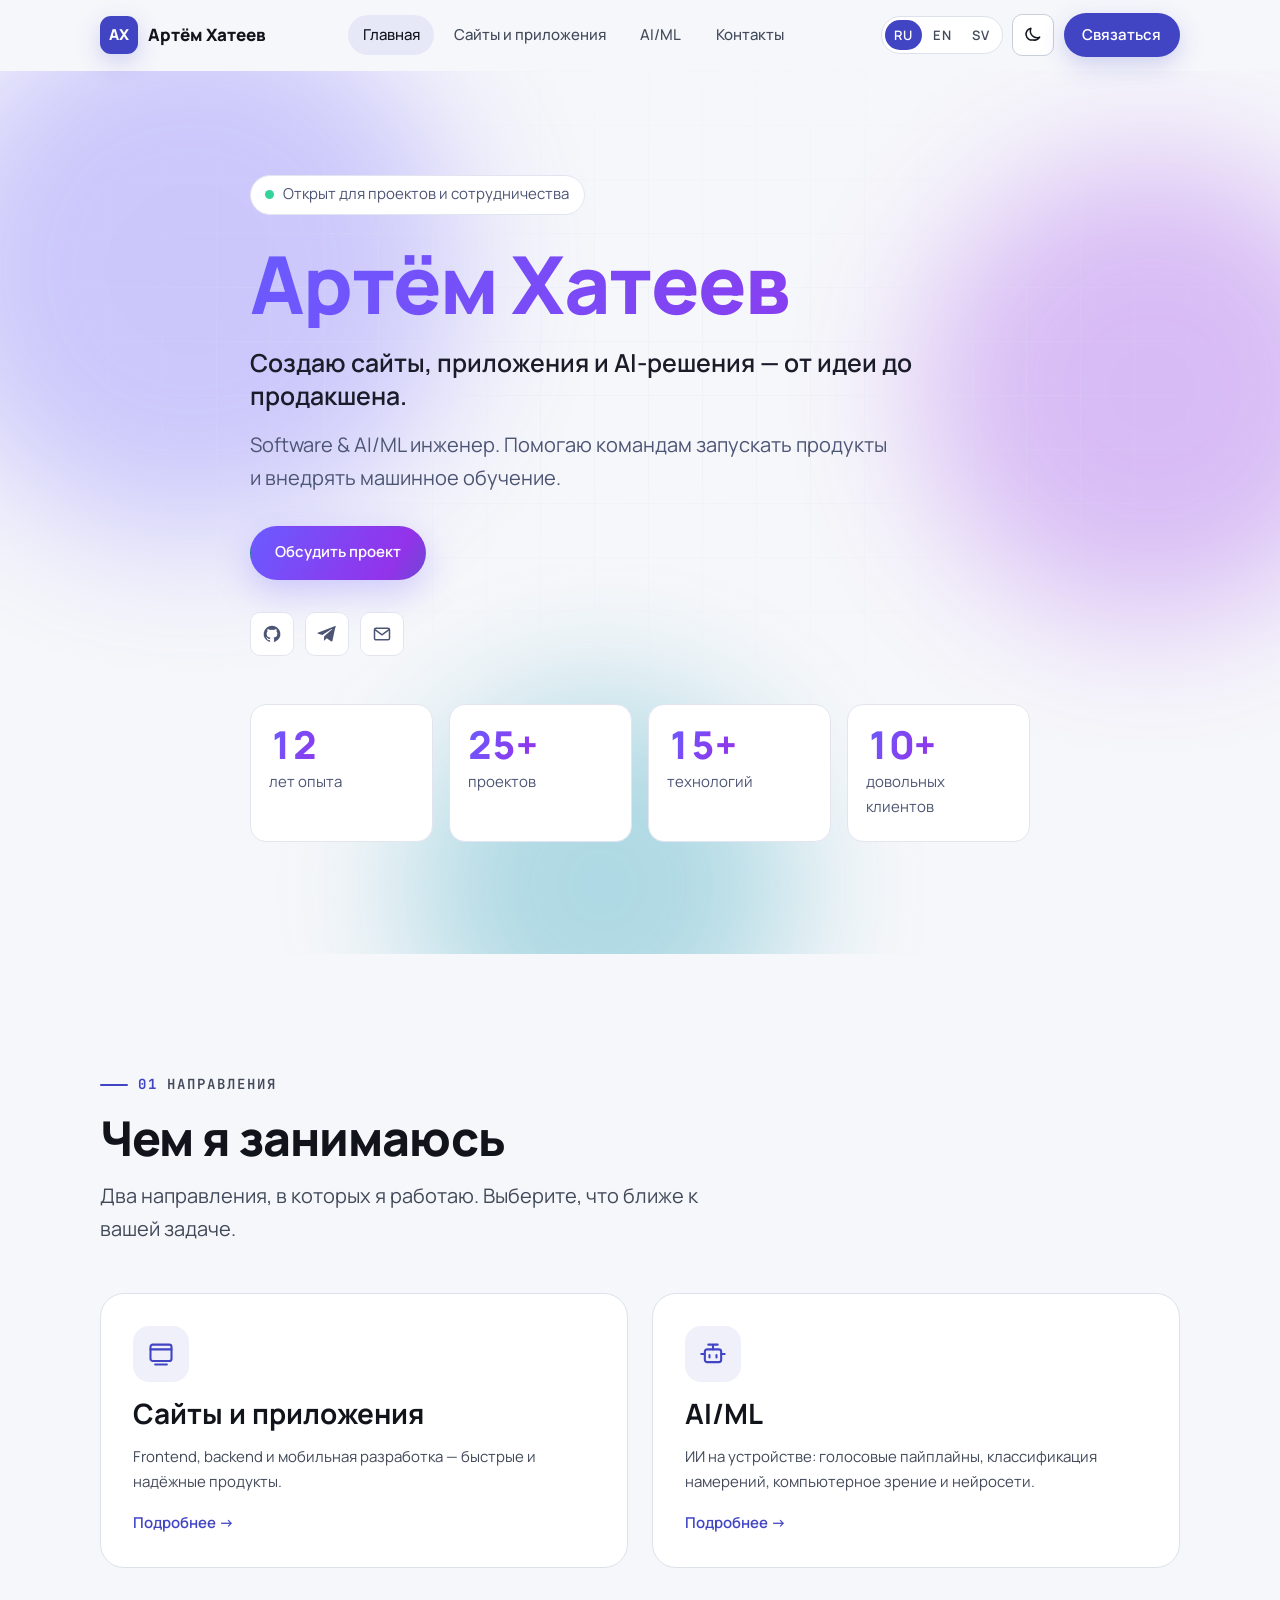
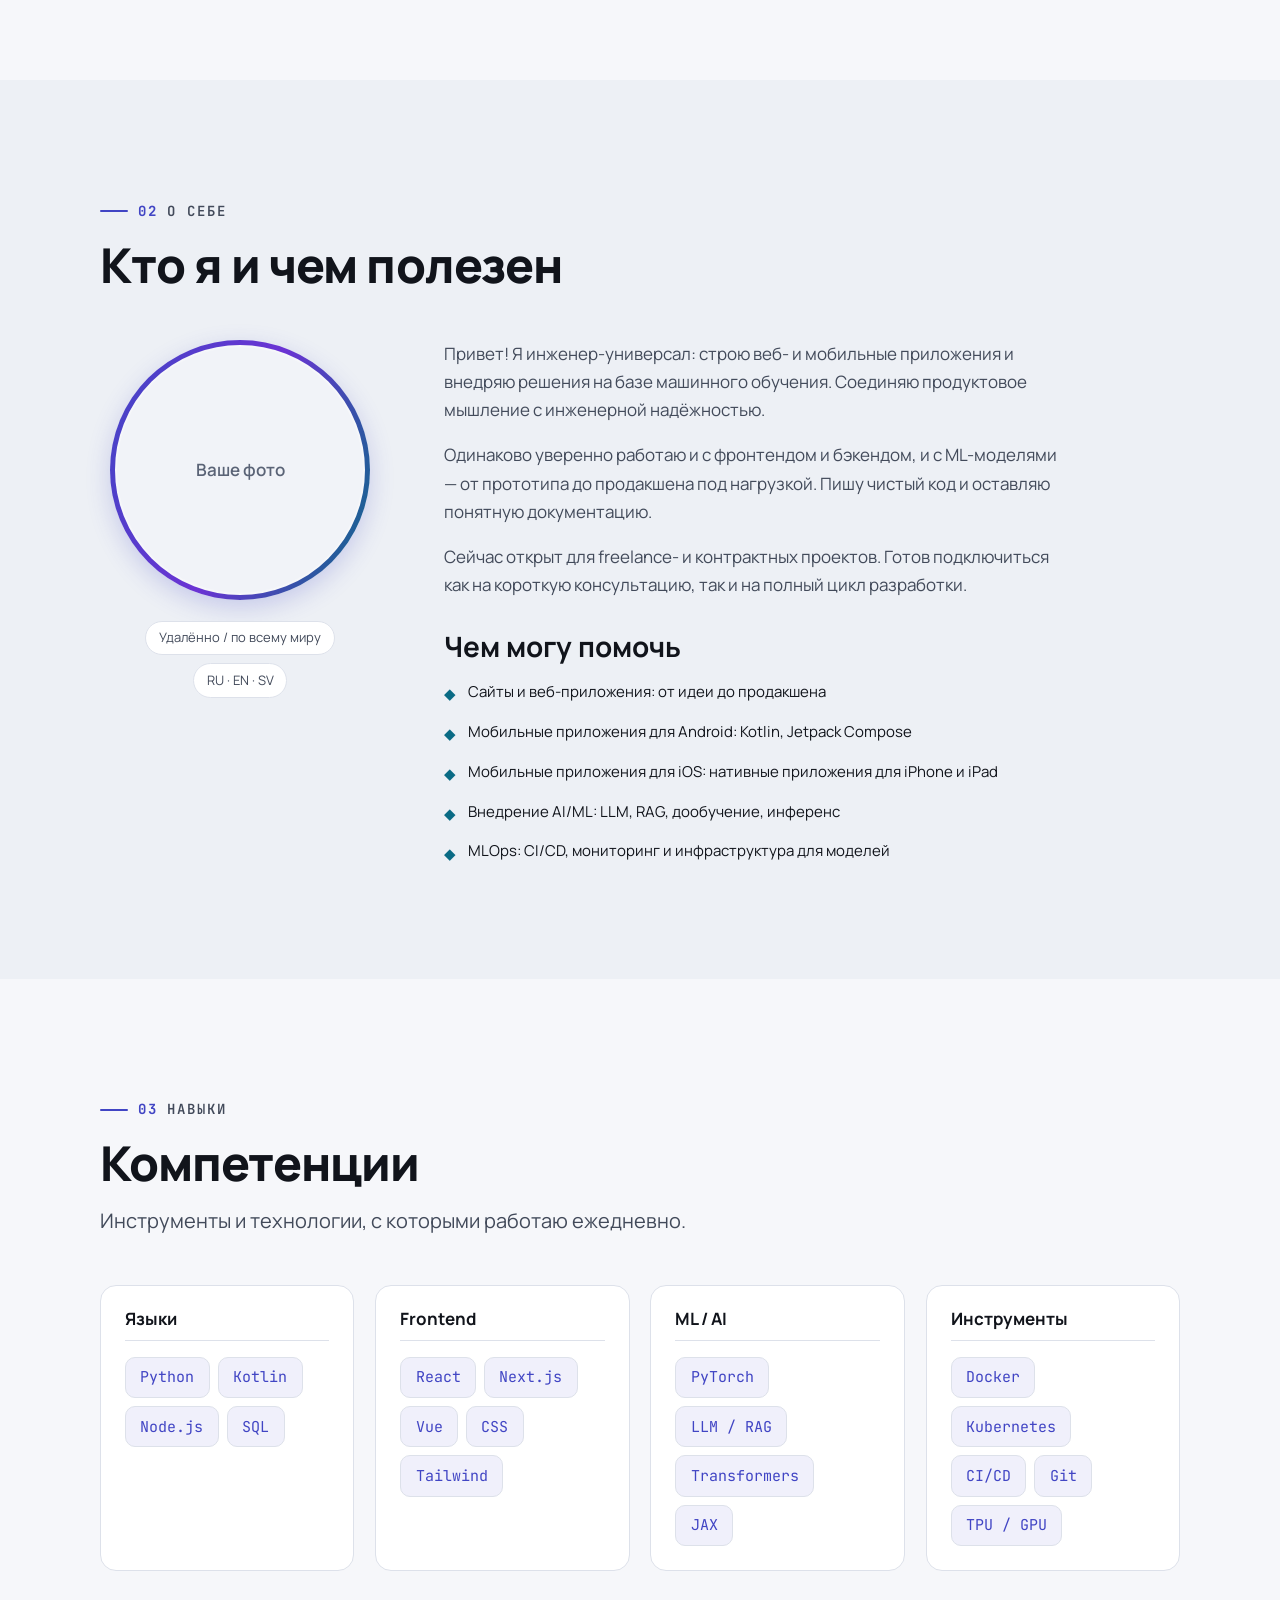
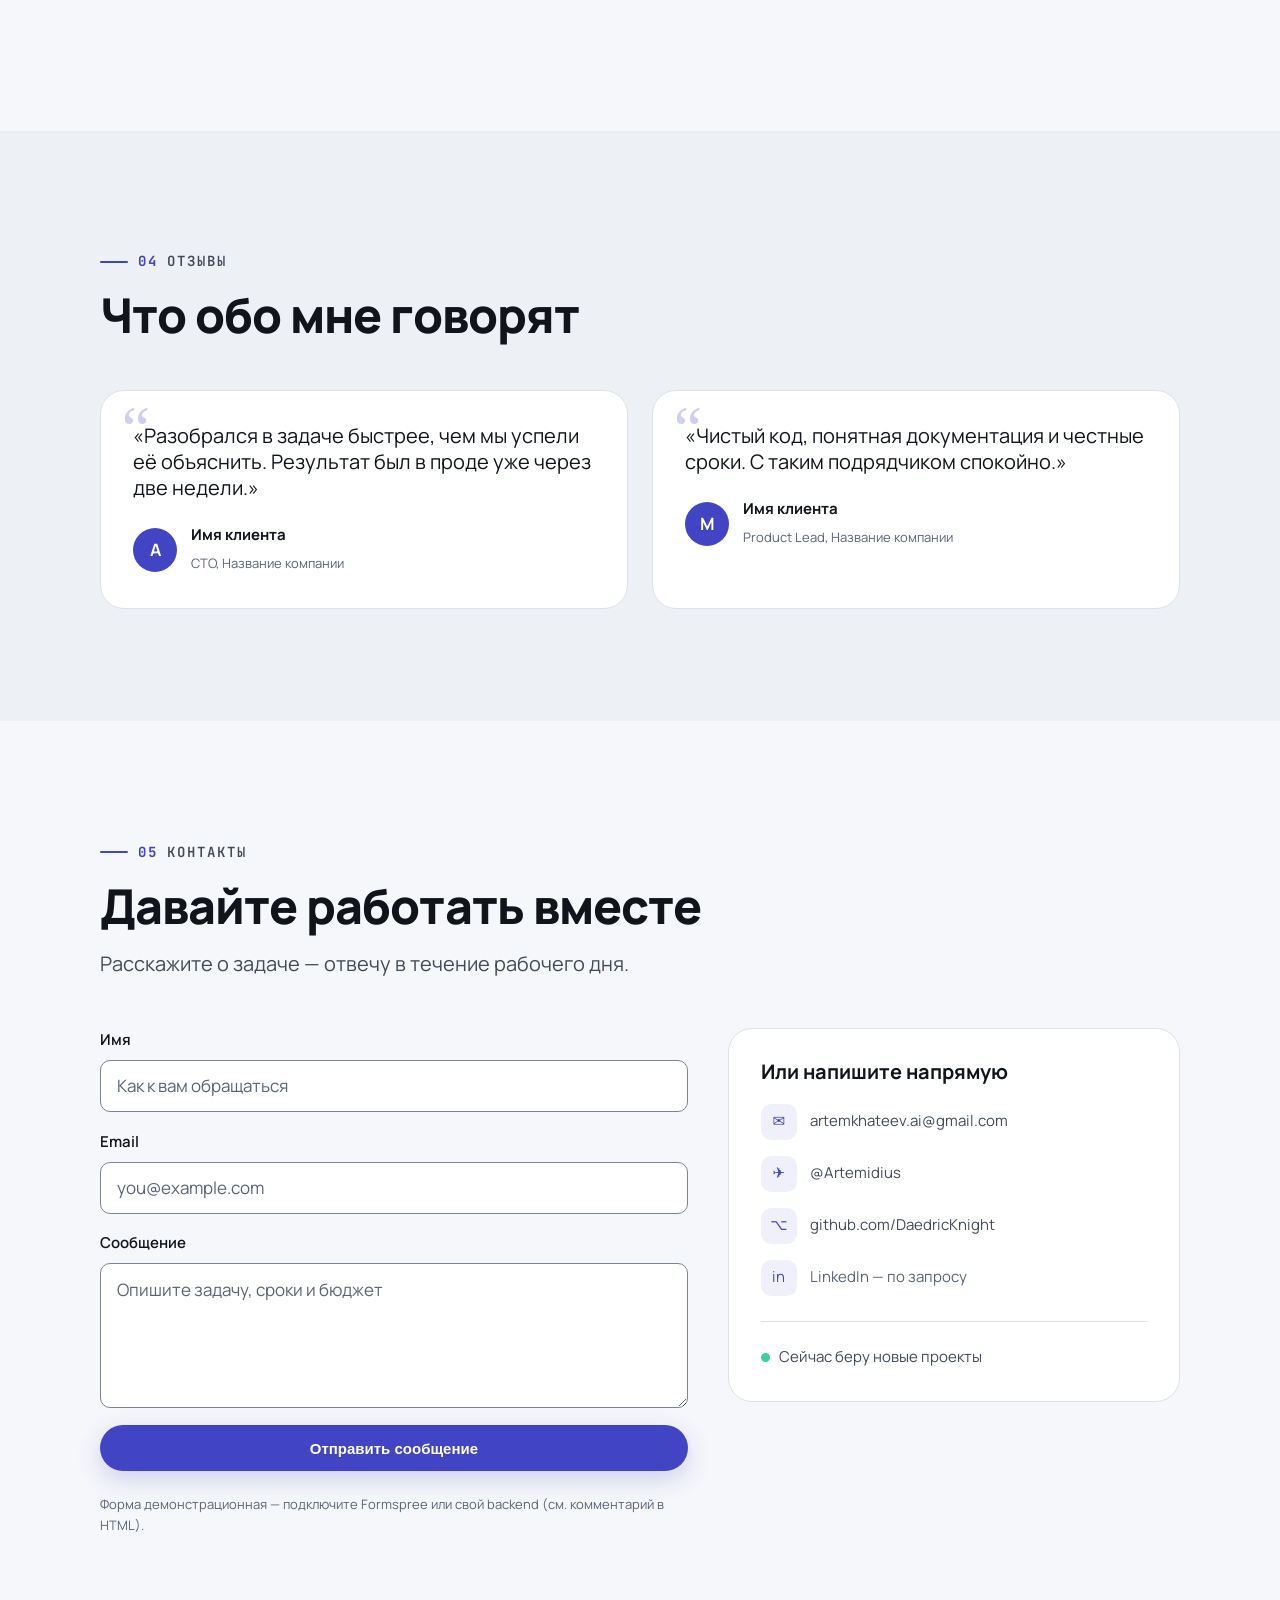
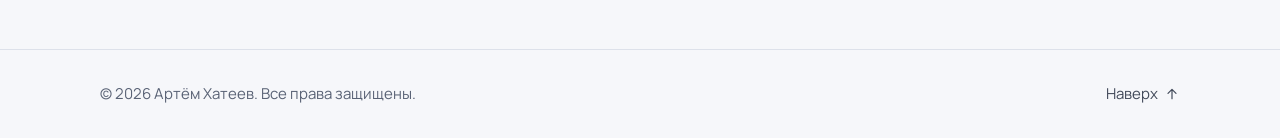
==== index.html @ 313f3f70 "Give the web and AI/ML page headers the vivid home-hero look The page headers on web.html and ai.htm" ====
<!DOCTYPE html>
<html lang="ru" data-theme="dark">
<head>
  <meta charset="UTF-8" />
  <meta name="viewport" content="width=device-width, initial-scale=1.0, viewport-fit=cover" />

  <title>Артём Хатеев — Software & AI/ML инженер</title>
  <meta name="description" content="Портфолио Артёма Хатеева: разработка сайтов и приложений, а также решения на базе AI/ML." />

  <link rel="icon" type="image/svg+xml" href="favicon.svg" />

  <link rel="preconnect" href="https://fonts.googleapis.com" />
  <link rel="preconnect" href="https://fonts.gstatic.com" crossorigin />
  <link rel="stylesheet" href="https://fonts.googleapis.com/css2?family=Manrope:wght@400;500;600;700;800&family=JetBrains+Mono:wght@400;500;600&display=swap" />

  <!-- ?v= — сброс кеша браузера после обновлений; увеличивайте номер при изменениях -->
  <link rel="stylesheet" href="assets/css/styles.css?v=16" />
  <!-- Помечаем, что JS работает: только тогда элементы .reveal прячутся до анимации -->
  <script>document.documentElement.classList.add("js");</script>
</head>
<!-- data-title-key / data-desc-key — ключи для <title> и meta на разных языках -->
<body data-page="home" data-title-key="title.home" data-desc-key="desc.home">
  <a class="skip-link" href="#main" data-i18n="skip">К основному содержимому</a>

  <!-- ======================= ШАПКА ======================= -->
  <!-- Ссылка «Наверх» ведёт на #top: по стандарту HTML без элемента с таким id это начало документа.
       (Раньше id="top" стоял на sticky-шапке — переход к «прилипшему» элементу не прокручивал страницу.) -->
  <header class="site-header">
    <div class="container nav-inner">
      <a class="brand" href="index.html" aria-label="Artem Khateev">
        <span class="brand-mark" aria-hidden="true" data-i18n="initials">АХ</span>
        <span class="brand-text" data-i18n="name">Артём&nbsp;Хатеев</span>
      </a>

      <nav class="nav" aria-label="Основная навигация">
        <ul class="nav-list" id="nav-list">
          <li><a href="index.html" aria-current="page" data-i18n="nav.home">Главная</a></li>
          <li><a href="web.html" data-i18n="nav.web">Сайты и приложения</a></li>
          <li><a href="ai.html" data-i18n="nav.ai">AI/ML</a></li>
          <li><a href="#contact" data-i18n="nav.contact">Контакты</a></li>
        </ul>
      </nav>

      <div class="nav-actions">
        <!-- Переключатель языка -->
        <div class="lang-switch" role="group" data-i18n-aria="aria.lang" aria-label="Выбрать язык">
          <button type="button" data-lang="ru" aria-pressed="true">RU</button>
          <button type="button" data-lang="en" aria-pressed="false">EN</button>
          <button type="button" data-lang="sv" aria-pressed="false">SV</button>
        </div>

        <!-- Переключатель темы -->
        <button class="icon-btn theme-toggle" id="theme-toggle" type="button"
                data-i18n-aria="aria.theme" data-i18n-attr-title="aria.theme"
                aria-label="Переключить тему" title="Переключить тему">
          <svg class="icon-sun" width="20" height="20" viewBox="0 0 24 24" fill="none" aria-hidden="true">
            <circle cx="12" cy="12" r="4.5" stroke="currentColor" stroke-width="1.8"/>
            <path d="M12 2v2.5M12 19.5V22M4.2 4.2l1.8 1.8M18 18l1.8 1.8M2 12h2.5M19.5 12H22M4.2 19.8L6 18M18 6l1.8-1.8"
                  stroke="currentColor" stroke-width="1.8" stroke-linecap="round"/>
          </svg>
          <svg class="icon-moon" width="20" height="20" viewBox="0 0 24 24" fill="none" aria-hidden="true">
            <path d="M20 14.5A8 8 0 019.5 4 7 7 0 0012 18a7.9 7.9 0 008-3.5z"
                  stroke="currentColor" stroke-width="1.8" stroke-linejoin="round"/>
          </svg>
        </button>

        <a class="btn btn-primary btn-sm cta-header" href="#contact" data-i18n="nav.cta">Связаться</a>

        <button class="icon-btn menu-toggle" id="menu-toggle" type="button"
                data-i18n-aria="aria.menu" aria-label="Меню" aria-expanded="false" aria-controls="nav-list">
          <span class="menu-bar"></span>
          <span class="menu-bar"></span>
          <span class="menu-bar"></span>
        </button>
      </div>
    </div>
  </header>

  <main id="main">

    <!-- ======================= HERO ======================= -->
    <section class="hero" id="hero">
      <div class="hero-bg" aria-hidden="true">
        <div class="blob blob-1"></div>
        <div class="blob blob-2"></div>
        <div class="blob blob-3"></div>
        <div class="grid-overlay"></div>
      </div>

      <div class="container hero-inner">
        <p class="hero-eyebrow reveal">
          <span class="status-dot" aria-hidden="true"></span>
          <span data-i18n="hero.badge">Открыт для проектов и сотрудничества</span>
        </p>

        <!-- Анимация появления — на обёртке, а не на h1 (см. комментарий в styles.css) -->
        <div class="reveal">
          <h1 class="hero-title" data-i18n="name">Артём Хатеев</h1>
        </div>

        <p class="hero-lead reveal" data-i18n="hero.lead">
          Создаю сайты, приложения и AI-решения — от идеи до продакшена.
        </p>
        <p class="hero-sub reveal" data-i18n="hero.sub">
          Software &amp; AI/ML инженер. Помогаю командам запускать продукты и внедрять машинное обучение.
        </p>

        <div class="hero-cta reveal">
          <a class="btn btn-primary" href="#contact" data-i18n="cta.discuss">Обсудить проект</a>
        </div>

        <!-- Профили: GitHub, Telegram, email -->
        <ul class="hero-social reveal" aria-label="Социальные сети">
          <li><a href="https://github.com/DaedricKnight" target="_blank" rel="noopener" aria-label="GitHub" title="GitHub">
            <svg width="20" height="20" viewBox="0 0 24 24" fill="currentColor" aria-hidden="true"><path d="M12 2a10 10 0 00-3.16 19.49c.5.09.68-.22.68-.48l-.01-1.7c-2.78.6-3.37-1.34-3.37-1.34-.46-1.16-1.11-1.47-1.11-1.47-.9-.62.07-.6.07-.6 1 .07 1.53 1.03 1.53 1.03.89 1.52 2.34 1.08 2.91.83.09-.65.35-1.08.63-1.33-2.22-.25-4.55-1.11-4.55-4.94 0-1.09.39-1.98 1.03-2.68-.1-.25-.45-1.27.1-2.65 0 0 .84-.27 2.75 1.02a9.5 9.5 0 015 0c1.91-1.29 2.75-1.02 2.75-1.02.55 1.38.2 2.4.1 2.65.64.7 1.03 1.59 1.03 2.68 0 3.84-2.34 4.68-4.57 4.93.36.31.68.92.68 1.86l-.01 2.75c0 .27.18.58.69.48A10 10 0 0012 2z"/></svg>
          </a></li>
          <li><a href="https://t.me/Artemidius" target="_blank" rel="noopener" aria-label="Telegram" title="Telegram">
            <svg width="20" height="20" viewBox="0 0 24 24" fill="currentColor" aria-hidden="true"><path d="M21.9 4.3l-3.3 15.6c-.25 1.1-.9 1.37-1.83.85l-5.05-3.72-2.44 2.35c-.27.27-.5.5-1.02.5l.36-5.14L18.2 6.3c.4-.36-.09-.56-.62-.2L6.4 13.24l-4.98-1.56c-1.08-.34-1.1-1.08.23-1.6l19.44-7.5c.9-.33 1.69.2 1.4 1.72z"/></svg>
          </a></li>
          <li><a href="mailto:artemkhateev.ai@gmail.com" aria-label="Email" title="Email">
            <svg width="20" height="20" viewBox="0 0 24 24" fill="none" aria-hidden="true"><rect x="3" y="5" width="18" height="14" rx="2" stroke="currentColor" stroke-width="1.8"/><path d="M4 7l8 6 8-6" stroke="currentColor" stroke-width="1.8" stroke-linecap="round"/></svg>
          </a></li>
        </ul>

        <!-- ЗАМЕНИТЕ: ваши цифры -->
        <dl class="hero-stats reveal" aria-label="Ключевые показатели">
          <div class="stat">
            <dt class="stat-num" data-count="12" data-suffix="">12</dt>
            <dd class="stat-label" data-i18n="stat.years">лет опыта</dd>
          </div>
          <div class="stat">
            <dt class="stat-num" data-count="25" data-suffix="+">25+</dt>
            <dd class="stat-label" data-i18n="stat.projects">проектов</dd>
          </div>
          <div class="stat">
            <dt class="stat-num" data-count="15" data-suffix="+">15+</dt>
            <dd class="stat-label" data-i18n="stat.tech">технологий</dd>
          </div>
          <div class="stat">
            <dt class="stat-num" data-count="10" data-suffix="+">10+</dt>
            <dd class="stat-label" data-i18n="stat.clients">довольных клиентов</dd>
          </div>
        </dl>
      </div>
    </section>

    <!-- =================== НАПРАВЛЕНИЯ =================== -->
    <section class="section" id="directions">
      <div class="container">
        <header class="section-head reveal">
          <span class="section-kicker"><span class="kicker-num">01</span><span data-i18n="home.k.choose">Направления</span></span>
          <h2 class="section-title" data-i18n="home.choose.title">Чем я занимаюсь</h2>
          <p class="section-desc" data-i18n="home.choose.desc">Два направления, в которых я работаю. Выберите, что ближе к вашей задаче.</p>
        </header>

        <div class="spec-grid">
          <a class="spec-card reveal" href="web.html">
            <span class="spec-ico" aria-hidden="true">
              <svg width="28" height="28" viewBox="0 0 24 24" fill="none"><rect x="3" y="4" width="18" height="14" rx="2" stroke="currentColor" stroke-width="1.8"/><path d="M3 8h18M7 21h10" stroke="currentColor" stroke-width="1.8" stroke-linecap="round"/></svg>
            </span>
            <h3 class="spec-card-title" data-i18n="card.web.title">Сайты и приложения</h3>
            <p class="spec-card-desc" data-i18n="card.web.desc">Frontend, backend и мобильная разработка — быстрые и надёжные продукты.</p>
            <span class="spec-more" data-i18n="card.more">Подробнее →</span>
          </a>

          <a class="spec-card reveal" href="ai.html">
            <span class="spec-ico" aria-hidden="true">
              <svg width="28" height="28" viewBox="0 0 24 24" fill="none"><rect x="5" y="8" width="14" height="11" rx="2" stroke="currentColor" stroke-width="1.8"/><path d="M12 8V4M8 4h8M9 13v2M15 13v2M2 12h3M19 12h3" stroke="currentColor" stroke-width="1.8" stroke-linecap="round"/></svg>
            </span>
            <h3 class="spec-card-title" data-i18n="card.ai.title">AI/ML</h3>
            <p class="spec-card-desc" data-i18n="card.ai.desc">ИИ на устройстве: голосовые пайплайны, классификация намерений, компьютерное зрение и нейросети.</p>
            <span class="spec-more" data-i18n="card.more">Подробнее →</span>
          </a>
        </div>
      </div>
    </section>

    <!-- ======================= ОБО МНЕ ======================= -->
    <section class="section section-alt" id="about">
      <div class="container">
        <header class="section-head reveal">
          <span class="section-kicker"><span class="kicker-num">02</span><span data-i18n="home.k.about">О себе</span></span>
          <h2 class="section-title" data-i18n="about.title">Кто я и чем полезен</h2>
        </header>

        <div class="about-grid">
          <div class="about-photo reveal">
            <!-- ЗАМЕНИТЕ: ваше фото. Замените блок photo-placeholder на
                 <img src="assets/img/photo.jpg" alt="Artem Khateev"> -->
            <div class="photo-ring">
              <div class="photo-placeholder" role="img" aria-label="Фото профиля — замените на своё">
                <span data-i18n="about.photo">Ваше фото</span>
              </div>
            </div>
            <ul class="about-badges" aria-label="Статус">
              <li data-i18n="about.badge1">Удалённо / по всему миру</li>
              <li data-i18n="about.badge2">RU · EN · SV</li>
            </ul>
          </div>

          <div class="about-text reveal">
            <p data-i18n="about.p1">Привет! Я инженер-универсал: строю веб- и мобильные приложения и внедряю решения на базе машинного обучения. Соединяю продуктовое мышление с инженерной надёжностью.</p>
            <p data-i18n="about.p2">Одинаково уверенно работаю и с фронтендом и бэкендом, и с ML-моделями — от прототипа до продакшена под нагрузкой. Пишу чистый код и оставляю понятную документацию.</p>
            <p data-i18n="about.p3">Сейчас открыт для freelance- и контрактных проектов. Готов подключиться как на короткую консультацию, так и на полный цикл разработки.</p>

            <h3 class="about-offer-title" data-i18n="about.offer.title">Чем могу помочь</h3>
            <ul class="offer-list">
              <li><span class="offer-ico" aria-hidden="true">◆</span><span data-i18n="offer.1">Сайты и веб-приложения: от идеи до продакшена</span></li>
              <li><span class="offer-ico" aria-hidden="true">◆</span><span data-i18n="offer.android">Мобильные приложения для Android: Kotlin, Jetpack Compose</span></li>
              <li><span class="offer-ico" aria-hidden="true">◆</span><span data-i18n="offer.ios">Мобильные приложения для iOS: нативные приложения для iPhone и iPad</span></li>
              <li><span class="offer-ico" aria-hidden="true">◆</span><span data-i18n="offer.2">Внедрение AI/ML: LLM, RAG, дообучение, инференс</span></li>
              <li><span class="offer-ico" aria-hidden="true">◆</span><span data-i18n="offer.4">MLOps: CI/CD, мониторинг и инфраструктура для моделей</span></li>
            </ul>
          </div>
        </div>
      </div>
    </section>

    <!-- ======================= НАВЫКИ (кратко) ======================= -->
    <section class="section" id="skills">
      <div class="container">
        <header class="section-head reveal">
          <span class="section-kicker"><span class="kicker-num">03</span><span data-i18n="home.k.skills">Навыки</span></span>
          <h2 class="section-title" data-i18n="skills.title">Компетенции</h2>
          <p class="section-desc" data-i18n="skills.desc">Инструменты и технологии, с которыми работаю ежедневно.</p>
        </header>

        <!-- ЗАМЕНИТЕ: группы и чипы. Названия технологий не переводятся. -->
        <div class="skills-grid">
          <div class="skill-group reveal">
            <h3 class="skill-group-title" data-i18n="cat.languages">Языки</h3>
            <ul class="tag-chips tag-chips-lg"><li>Python</li><li>Kotlin</li><li>Node.js</li><li>SQL</li></ul>
          </div>
          <div class="skill-group reveal">
            <h3 class="skill-group-title" data-i18n="cat.frontend">Frontend</h3>
            <ul class="tag-chips tag-chips-lg"><li>React</li><li>Next.js</li><li>Vue</li><li>CSS</li><li>Tailwind</li></ul>
          </div>
          <div class="skill-group reveal">
            <h3 class="skill-group-title" data-i18n="cat.ml">ML / AI</h3>
            <ul class="tag-chips tag-chips-lg"><li>PyTorch</li><li>LLM / RAG</li><li>Transformers</li><li>JAX</li></ul>
          </div>
          <div class="skill-group reveal">
            <h3 class="skill-group-title" data-i18n="cat.tools">Инструменты</h3>
            <ul class="tag-chips tag-chips-lg"><li>Docker</li><li>Kubernetes</li><li>CI/CD</li><li>Git</li><li>TPU / GPU</li></ul>
          </div>
        </div>
      </div>
    </section>

    <!-- ======================= ОТЗЫВЫ ======================= -->
    <section class="section section-alt" id="testimonials">
      <div class="container">
        <header class="section-head reveal">
          <span class="section-kicker"><span class="kicker-num">04</span><span data-i18n="home.k.testi">Отзывы</span></span>
          <h2 class="section-title" data-i18n="testi.title">Что обо мне говорят</h2>
        </header>

        <div class="testimonials-grid">
          <!-- ЗАМЕНИТЕ: реальные отзывы (тексты — в assets/js/i18n.js) -->
          <figure class="testimonial-card reveal">
            <blockquote data-i18n="testi1.quote">«Разобрался в задаче быстрее, чем мы успели её объяснить. Результат был в проде уже через две недели.»</blockquote>
            <figcaption>
              <span class="t-avatar" aria-hidden="true">A</span>
              <span>
                <strong data-i18n="testi1.name">Имя клиента</strong>
                <small data-i18n="testi1.role">CTO, Название компании</small>
              </span>
            </figcaption>
          </figure>

          <figure class="testimonial-card reveal">
            <blockquote data-i18n="testi2.quote">«Чистый код, понятная документация и честные сроки. С таким подрядчиком спокойно.»</blockquote>
            <figcaption>
              <span class="t-avatar" aria-hidden="true">M</span>
              <span>
                <strong data-i18n="testi2.name">Имя клиента</strong>
                <small data-i18n="testi2.role">Product Lead, Название компании</small>
              </span>
            </figcaption>
          </figure>
        </div>
      </div>
    </section>

    <!-- ======================= КОНТАКТЫ ======================= -->
    <section class="section" id="contact">
      <div class="container">
        <header class="section-head reveal">
          <span class="section-kicker"><span class="kicker-num">05</span><span data-i18n="home.k.contact">Контакты</span></span>
          <h2 class="section-title" data-i18n="contact.title">Давайте работать вместе</h2>
          <p class="section-desc" data-i18n="contact.desc">Расскажите о задаче — отвечу в течение рабочего дня.</p>
        </header>

        <div class="contact-grid">
          <!-- Форма. Статический сайт не отправляет письма сам.
               Подключите Formspree (https://formspree.io):
               замените action="#" на "https://formspree.io/f/ВАШ_ID" и удалите
               JS-обработчик демо-отправки в assets/js/script.js. -->
          <form class="contact-form reveal" id="contact-form" action="#" method="POST" novalidate>
            <div class="field">
              <label for="name" data-i18n="form.name.label">Имя</label>
              <input type="text" id="name" name="name" autocomplete="name"
                     data-i18n-ph="form.name.ph" placeholder="Как к вам обращаться" required />
            </div>
            <div class="field">
              <label for="email" data-i18n="form.email.label">Email</label>
              <input type="email" id="email" name="email" autocomplete="email"
                     data-i18n-ph="form.email.ph" placeholder="you@example.com" required />
            </div>
            <div class="field">
              <label for="message" data-i18n="form.message.label">Сообщение</label>
              <textarea id="message" name="message" rows="5"
                        data-i18n-ph="form.message.ph" placeholder="Опишите задачу, сроки и бюджет" required></textarea>
            </div>
            <button type="submit" class="btn btn-primary btn-block" data-i18n="form.submit">Отправить сообщение</button>
            <p class="form-note" id="form-status" role="status" aria-live="polite" data-i18n="form.note">
              Форма демонстрационная — подключите Formspree или свой backend (см. комментарий в HTML).
            </p>
          </form>

          <aside class="contact-direct reveal" aria-label="Прямые контакты">
            <h3 data-i18n="contact.direct.title">Или напишите напрямую</h3>
            <ul class="contact-links">
              <li><span class="c-ico" aria-hidden="true">✉</span><a href="mailto:artemkhateev.ai@gmail.com">artemkhateev.ai@gmail.com</a></li>
              <li><span class="c-ico" aria-hidden="true">✈</span><a href="https://t.me/Artemidius" target="_blank" rel="noopener">@Artemidius</a></li>
              <li><span class="c-ico" aria-hidden="true">⌥</span><a href="https://github.com/DaedricKnight" target="_blank" rel="noopener">github.com/DaedricKnight</a></li>
              <li class="contact-note"><span class="c-ico" aria-hidden="true">in</span><span data-i18n="contact.linkedin">LinkedIn — по запросу</span></li>
            </ul>
            <div class="contact-availability">
              <span class="status-dot" aria-hidden="true"></span>
              <span data-i18n="contact.available">Сейчас беру новые проекты</span>
            </div>
          </aside>
        </div>
      </div>
    </section>
  </main>

  <!-- ======================= ПОДВАЛ ======================= -->
  <footer class="site-footer">
    <div class="container footer-inner">
      <p class="footer-copy">© <span id="year">2026</span> <span data-i18n="name">Артём Хатеев</span>. <span data-i18n="footer.rights">Все права защищены.</span></p>
      <a class="back-to-top" href="#top">
        <span data-i18n="footer.top">Наверх</span>
        <svg width="16" height="16" viewBox="0 0 24 24" fill="none" aria-hidden="true">
          <path d="M12 19V5m0 0l-6 6m6-6l6 6" stroke="currentColor" stroke-width="1.8" stroke-linecap="round" stroke-linejoin="round"/>
        </svg>
      </a>
    </div>
  </footer>

  <script src="assets/js/i18n.js?v=16"></script>
  <script src="assets/js/script.js?v=16"></script>
</body>
</html>
---- assets/css/styles.css ----
/* ============================================================
   ПОРТФОЛИО — styles.css
   Структура:
   1. Токены дизайна (цвета, типографика, отступы, тени)
   2. Сброс и базовые стили
   3. Утилиты (контейнер, кнопки, чипы, reveal)
   4. Компоненты (шапка, hero, секции ...)
   5. Адаптив (планшет / мобильный)
   Все цвета заданы через CSS-переменные — меняйте их в :root.
============================================================ */

/* ============================================================
   1. ТОКЕНЫ ДИЗАЙНА
   Концепция: «инженерная точность» — графитово-синий фон со слоями
   поверхностей, один уверенный акцент (индиго), холодные нейтральные серые.
   Градиент (индиго → фиолетовый → циан) — только для имени в hero и цифр.
   Тёмная тема — по умолчанию (:root), светлая — [data-theme="light"].
   Все пары «текст / фон» проверены: ≥ 4.5:1 для текста, ≥ 3:1 для границ полей.
============================================================ */
:root {
  /* --- Поверхности (от самой глубокой к верхней) --- */
  --bg:            #0b0e14;   /* фон страницы */
  --bg-alt:        #0f131b;   /* чередующиеся секции */
  --surface:       #151a24;   /* карточки */
  --surface-2:     #1b2130;   /* элементы внутри карточек */
  --border:        #262d3c;   /* тонкие разделители и рамки карточек */
  --border-strong: #353e52;   /* рамки кнопок-призраков, иконок */
  --control-border:#5d6880;   /* границы полей ввода (≥ 3:1) */

  /* --- Текст --- */
  --fg:            #e8ebf2;   /* основной */
  --fg-muted:      #aeb6c7;   /* вторичный */
  --fg-subtle:     #9099ad;   /* подписи, мета (всё ещё ≥ 4.5:1) */

  /* --- Акцент --- */
  --accent:        #9399ff;   /* индиго: ссылки, акцентный текст */
  --accent-solid:  #5458e0;   /* заливка кнопок (белый текст ≥ 4.5:1) */
  --accent-solid-hover: #6266ea;
  --accent-2:      #6dd5e8;   /* циан — вторичный штрих, ховер ссылок */
  --accent-3:      #b4a2ff;   /* фиолетовый — середина градиента */
  --accent-fg:     #ffffff;   /* текст на заливке акцента */
  --accent-soft:   rgba(147, 153, 255, 0.13);  /* фон чипов и плашек */
  --accent-glow:   rgba(84, 88, 224, 0.35);    /* тень кнопки */

  --grad: linear-gradient(110deg, var(--accent) 0%, var(--accent-3) 50%, var(--accent-2) 100%);
  --blob-opacity:  0.26;      /* сила фоновых «пятен» в hero */

  /* --- Типографика --- */
  --font-sans: "Manrope", system-ui, -apple-system, "Segoe UI", Roboto, sans-serif;
  --font-mono: "JetBrains Mono", ui-monospace, "SFMono-Regular", Menlo, monospace;

  --fs-xs:   0.8125rem;   /* 13px */
  --fs-sm:   0.9375rem;   /* 15px */
  --fs-base: 1.0625rem;   /* 17px */
  --fs-lg:   1.25rem;
  --fs-xl:   1.75rem;
  --fs-2xl:  clamp(2rem, 5vw, 3rem);
  --fs-hero: clamp(2.75rem, 8vw, 5rem);

  --lh-tight: 1.1;
  --lh-snug:  1.3;
  --lh-base:  1.65;

  /* --- Отступы / радиусы --- */
  --space-section: clamp(4rem, 10vw, 7rem);
  --radius-sm: 10px;
  --radius:    16px;
  --radius-lg: 24px;
  --radius-pill: 999px;

  --container: 1120px;

  /* --- Тени --- */
  --shadow-sm: 0 2px 8px rgba(0, 0, 0, 0.28);
  --shadow:    0 14px 40px rgba(0, 0, 0, 0.38);
  --shadow-accent: 0 8px 24px var(--accent-glow);

  /* --- Переходы --- */
  --t-fast: 0.18s ease;
  --t:      0.3s ease;

  color-scheme: dark;
}

/* --- Светлая тема: собственные ступени, не инверсия --- */
[data-theme="light"] {
  --bg:            #f6f7fa;
  --bg-alt:        #edf0f5;
  --surface:       #ffffff;
  --surface-2:     #f1f3f8;
  --border:        #dde1ea;
  --border-strong: #c7cdd9;
  --control-border:#7b8497;

  --fg:            #11141b;
  --fg-muted:      #424a5a;
  --fg-subtle:     #5a6376;

  --accent:        #4145c4;
  --accent-solid:  #4145c4;
  --accent-solid-hover: #3539b0;
  --accent-2:      #0a6b85;
  --accent-3:      #6b33d4;
  --accent-fg:     #ffffff;
  --accent-soft:   rgba(65, 69, 196, 0.08);
  --accent-glow:   rgba(65, 69, 196, 0.22);
  --blob-opacity:  0.14;

  --shadow-sm: 0 1px 3px rgba(17, 20, 27, 0.06), 0 2px 8px rgba(17, 20, 27, 0.04);
  --shadow:    0 12px 32px rgba(17, 20, 27, 0.10);

  color-scheme: light;
}

/* ============================================================
   2. СБРОС И БАЗА
============================================================ */
*, *::before, *::after { box-sizing: border-box; }

html { scroll-behavior: smooth; scroll-padding-top: 88px; } /* якоря не уходят под sticky-шапку */

body {
  margin: 0;
  font-family: var(--font-sans);
  font-size: var(--fs-base);
  line-height: var(--lh-base);
  color: var(--fg);
  background: var(--bg);
  -webkit-font-smoothing: antialiased;
  text-rendering: optimizeLegibility;
  transition: background var(--t), color var(--t);
  overflow-x: hidden;
}

h1, h2, h3 { line-height: var(--lh-tight); text-wrap: balance; margin: 0; }
p { margin: 0; }
a { color: inherit; text-decoration: none; }
img { max-width: 100%; display: block; }
ul { margin: 0; padding: 0; list-style: none; }

:focus-visible {
  outline: 2px solid var(--accent-2);
  outline-offset: 3px;
  border-radius: 4px;
}

.skip-link {
  position: absolute;
  left: 50%;
  top: 0;
  transform: translate(-50%, -150%);   /* полностью за краем экрана при любой высоте */
  white-space: nowrap;                  /* не переносится на узких экранах */
  background: var(--accent-solid);
  color: var(--accent-fg);
  padding: 0.6rem 1.2rem;
  border-radius: var(--radius-pill);
  z-index: 200;
  transition: transform var(--t-fast);
}
.skip-link:focus { transform: translate(-50%, 12px); }

/* ============================================================
   3. УТИЛИТЫ
============================================================ */
.container {
  width: 100%;
  max-width: var(--container);
  margin-inline: auto;
  padding-left: max(20px, env(safe-area-inset-left, 0px));
  padding-right: max(20px, env(safe-area-inset-right, 0px));
}

/* --- Кнопки --- */
.btn {
  display: inline-flex;
  align-items: center;
  justify-content: center;
  gap: 0.5rem;
  font-weight: 600;
  font-size: var(--fs-sm);
  padding: 0.85rem 1.5rem;
  border-radius: var(--radius-pill);
  border: 1px solid transparent;
  cursor: pointer;
  transition: transform var(--t-fast), box-shadow var(--t-fast),
              background var(--t-fast), border-color var(--t-fast);
  white-space: nowrap;
}
.btn:hover { transform: translateY(-2px); }
.btn:active { transform: translateY(0); }
.btn-sm { padding: 0.55rem 1.1rem; }
.btn-block { width: 100%; }

.btn-primary {
  background: var(--accent-solid);
  color: var(--accent-fg);
  box-shadow: var(--shadow-accent);
}
.btn-primary:hover { background: var(--accent-solid-hover); box-shadow: 0 10px 28px var(--accent-glow); }


/* --- Иконочные кнопки --- */
.icon-btn {
  display: inline-flex;
  align-items: center;
  justify-content: center;
  width: 42px;
  height: 42px;
  border-radius: var(--radius-sm);
  background: var(--surface);
  border: 1px solid var(--border-strong);
  color: var(--fg);
  cursor: pointer;
  transition: border-color var(--t-fast), background var(--t-fast), color var(--t-fast);
}
.icon-btn:hover { border-color: var(--accent); color: var(--accent); }

/* --- Чипы тегов --- */
.tag-chips {
  display: flex;
  flex-wrap: wrap;
  gap: 0.5rem;
}
.tag-chips li {
  font-family: var(--font-mono);
  font-size: var(--fs-xs);
  padding: 0.3rem 0.7rem;
  border-radius: var(--radius-sm);
  background: var(--accent-soft);
  color: var(--accent);
  border: 1px solid var(--border);
}
.tag-chips-lg li { font-size: var(--fs-sm); padding: 0.45rem 0.9rem; }

/* --- Reveal (scroll-анимация) ---
   Скрываем элементы только когда JS реально работает (класс .js ставится
   inline-скриптом в <head>). Без JS весь контент сразу виден. */
.js .reveal {
  opacity: 0;
  transform: translateY(22px);
  transition: opacity 0.7s ease, transform 0.7s ease;
}
.js .reveal.is-visible { opacity: 1; transform: none; }

/* ============================================================
   4. КОМПОНЕНТЫ
============================================================ */

/* --- Шапка --- */
.site-header {
  position: sticky;
  top: 0;
  z-index: 100;
  background: color-mix(in srgb, var(--bg) 82%, transparent);
  backdrop-filter: saturate(160%) blur(14px);
  -webkit-backdrop-filter: saturate(160%) blur(14px);
  border-bottom: 1px solid transparent;
  transition: border-color var(--t), background var(--t);
}
.site-header.scrolled { border-bottom-color: var(--border); }

.nav-inner {
  display: flex;
  align-items: center;
  justify-content: space-between;
  gap: 1rem;
  height: 70px;
}

.brand {
  display: inline-flex;
  align-items: center;
  gap: 0.6rem;
  font-weight: 800;
}
.brand-mark {
  display: grid;
  place-items: center;
  width: 38px;
  height: 38px;
  border-radius: 11px;
  background: var(--accent-solid);
  color: var(--accent-fg);
  font-size: var(--fs-sm);
  letter-spacing: 0.02em;
  box-shadow: var(--shadow-accent);
}
.brand-text { font-size: var(--fs-base); }

.nav-list {
  display: flex;
  gap: 0.35rem;
}
.nav-list a {
  display: inline-block;
  padding: 0.5rem 0.9rem;
  border-radius: var(--radius-pill);
  color: var(--fg-muted);
  font-size: var(--fs-sm);
  font-weight: 500;
  transition: color var(--t-fast), background var(--t-fast);
}
.nav-list a:hover,
.nav-list a.active,
.nav-list a[aria-current="page"] { color: var(--fg); background: var(--accent-soft); }

/* --- Переключатель языка --- */
.lang-switch {
  display: inline-flex;
  align-items: center;
  background: var(--surface);
  border: 1px solid var(--border);
  border-radius: var(--radius-pill);
  padding: 3px;
  gap: 2px;
}
.lang-switch button {
  font-family: inherit;
  font-size: var(--fs-xs);
  font-weight: 600;
  letter-spacing: 0.03em;
  color: var(--fg-muted);
  background: transparent;
  border: none;
  padding: 0.35rem 0.6rem;
  border-radius: var(--radius-pill);
  cursor: pointer;
  transition: color var(--t-fast), background var(--t-fast);
}
.lang-switch button:hover { color: var(--fg); }
.lang-switch button.active {
  color: var(--accent-fg);
  background: var(--accent-solid);
}

.nav-actions { display: flex; align-items: center; gap: 0.6rem; }

.menu-toggle { display: none; flex-direction: column; gap: 5px; }
.menu-bar {
  width: 18px;
  height: 2px;
  background: currentColor;
  border-radius: 2px;
  transition: transform var(--t-fast), opacity var(--t-fast);
}
.menu-toggle[aria-expanded="true"] .menu-bar:nth-child(1) { transform: translateY(7px) rotate(45deg); }
.menu-toggle[aria-expanded="true"] .menu-bar:nth-child(2) { opacity: 0; }
.menu-toggle[aria-expanded="true"] .menu-bar:nth-child(3) { transform: translateY(-7px) rotate(-45deg); }

/* Переключатель темы: показываем нужную иконку */
.theme-toggle .icon-moon { display: none; }
[data-theme="light"] .theme-toggle .icon-sun { display: none; }
[data-theme="light"] .theme-toggle .icon-moon { display: block; }

/* --- HERO: собственная палитра ---
   Первый экран сохраняет прежний, более яркий вид (как до обновления палитры):
   те же токены переопределены только внутри .hero, остальная страница их не видит.
   Отличия от прежнего — только ради читаемости:
   · кнопка «Обсудить проект»: те же оттенки, но глубже — белый текст ≥ 4.5:1;
   · светлая тема: циан в градиенте имени и цифр чуть темнее — ≥ 3:1 (крупный текст).
   Те же токены используют шапки страниц (.page-hero) на web.html и ai.html. */
.hero,
.page-hero {
  --bg:            #0b0d17;
  --surface:       #161a2b;
  --surface-2:     #1d2236;
  --border:        #272c42;
  --border-strong: #272c42;
  --fg:            #eef0f7;
  --fg-muted:      #a4abc4;
  --accent:        #7c6cff;
  --accent-2:      #22d3ee;
  --accent-3:      #a855f7;
  --accent-soft:   rgba(124, 108, 255, 0.14);
  --grad: linear-gradient(120deg, var(--accent) 0%, var(--accent-3) 50%, var(--accent-2) 100%);
  --hero-btn-grad: linear-gradient(120deg, #5b4ce8 0%, #8a35e6 50%, #0b7a96 100%);
  --hero-btn-glow: rgba(124, 108, 255, 0.35);
  --hero-btn-glow-hover: rgba(124, 108, 255, 0.5);
  --blob-opacity:   0.55;
  --blob-3-opacity: 0.4;
  --hero-link:      #7c6cff;   /* ссылка «← Главная»: 5.0:1 */
}
[data-theme="light"] .hero,
[data-theme="light"] .page-hero {
  --bg:            #f7f8fc;
  --surface:       #ffffff;
  --surface-2:     #f3f4fb;
  --border:        #e2e5f0;
  --border-strong: #e2e5f0;
  --fg:            #1a1d29;
  --fg-muted:      #4d5574;
  --accent:        #6a5bff;
  --accent-2:      #0b94b0;   /* было #0ea5c4 (2.75:1) */
  --accent-3:      #9333ea;
  --accent-soft:   rgba(106, 91, 255, 0.10);
  --hero-btn-grad: linear-gradient(120deg, #6a5bff 0%, #9333ea 50%, #0b7a96 100%);
  --hero-btn-glow: rgba(106, 91, 255, 0.28);
  --hero-btn-glow-hover: rgba(106, 91, 255, 0.4);
  --blob-opacity:   0.3;
  --blob-3-opacity: 0.3;
  --hero-link:      #5f50f0;   /* чуть глубже #6a5bff: 5.0:1 вместо 4.3:1 */
}
.hero .btn-primary,
.hero .btn-primary:hover {
  background: var(--hero-btn-grad);
  background-size: 160% 160%;
}
.hero .btn-primary { box-shadow: 0 12px 36px var(--hero-btn-glow); }
.hero .btn-primary:hover { box-shadow: 0 16px 44px var(--hero-btn-glow-hover); }

/* --- HERO --- */
.hero {
  position: relative;
  overflow: hidden;
  padding-block: clamp(3.5rem, 9vw, 6.5rem) var(--space-section);
}
.hero-bg {
  position: absolute;
  inset: 0;
  z-index: 0;
  pointer-events: none;
}
.blob {
  position: absolute;
  border-radius: 50%;
  filter: blur(70px);
  opacity: var(--blob-opacity);
  animation: float 18s ease-in-out infinite;
}
.blob-1 { width: 42vw; height: 42vw; background: var(--accent);   top: -8%;  left: -6%; }
.blob-2 { width: 36vw; height: 36vw; background: var(--accent-3); top: 10%;  right: -8%; animation-delay: -6s; }
.blob-3 { width: 30vw; height: 30vw; background: var(--accent-2); bottom: -14%; left: 32%; animation-delay: -11s; opacity: var(--blob-3-opacity, calc(var(--blob-opacity) * 0.7)); }

.grid-overlay {
  position: absolute;
  inset: 0;
  background-image:
    linear-gradient(to right, var(--border) 1px, transparent 1px),
    linear-gradient(to bottom, var(--border) 1px, transparent 1px);
  background-size: 54px 54px;
  opacity: 0.25;
  mask-image: radial-gradient(ellipse 70% 60% at 50% 35%, #000 20%, transparent 75%);
  -webkit-mask-image: radial-gradient(ellipse 70% 60% at 50% 35%, #000 20%, transparent 75%);
}

@keyframes float {
  0%, 100% { transform: translate(0, 0) scale(1); }
  33%      { transform: translate(4%, 6%) scale(1.08); }
  66%      { transform: translate(-3%, -4%) scale(0.95); }
}

.hero-inner { position: relative; z-index: 1; max-width: 820px; }

.hero-eyebrow {
  display: inline-flex;
  align-items: center;
  gap: 0.55rem;
  font-size: var(--fs-sm);
  color: var(--fg-muted);
  background: var(--surface);
  border: 1px solid var(--border);
  padding: 0.4rem 0.9rem;
  border-radius: var(--radius-pill);
  margin-bottom: 1.6rem;
}
.status-dot {
  width: 9px; height: 9px;
  border-radius: 50%;
  background: #34d399;
  box-shadow: 0 0 0 0 rgba(52, 211, 153, 0.6);
  animation: pulse 2.4s infinite;
}
@keyframes pulse {
  0%   { box-shadow: 0 0 0 0 rgba(52, 211, 153, 0.55); }
  70%  { box-shadow: 0 0 0 9px rgba(52, 211, 153, 0); }
  100% { box-shadow: 0 0 0 0 rgba(52, 211, 153, 0); }
}

.hero-title {
  font-size: var(--fs-hero);
  font-weight: 800;
  letter-spacing: -0.02em;
  margin-bottom: 1.2rem;
  color: var(--accent); /* запасной цвет, если градиентный текст не поддерживается */
}
/* Градиентный текст. Важно: у самого h1 нет .reveal/transform/will-change —
   в Safari (WebKit) background-clip:text на анимируемом слое рисуется пустым.
   Анимация появления висит на обёртке .hero-title-wrap. */
@supports ((-webkit-background-clip: text) or (background-clip: text)) {
  .hero-title {
    background: var(--grad);
    background-size: 200% 200%;
    -webkit-background-clip: text;
    background-clip: text;
    -webkit-text-fill-color: transparent;
    color: transparent;
    animation: grad-shift 8s ease infinite;
  }
}
@keyframes grad-shift {
  0%, 100% { background-position: 0% 50%; }
  50%      { background-position: 100% 50%; }
}

.hero-lead {
  font-size: clamp(1.15rem, 2.6vw, 1.55rem);
  font-weight: 600;
  color: var(--fg);
  line-height: var(--lh-snug);
  margin-bottom: 1rem;
  max-width: 42ch;
}
.hero-sub {
  font-size: var(--fs-lg);
  color: var(--fg-muted);
  max-width: 54ch;
  margin-bottom: 2rem;
}

.hero-cta { display: flex; flex-wrap: wrap; gap: 0.8rem; margin-bottom: 2rem; }

.hero-social { display: flex; gap: 0.7rem; margin-bottom: 3rem; }
.hero-social a {
  display: grid;
  place-items: center;
  width: 44px; height: 44px;
  border-radius: var(--radius-sm);
  background: var(--surface);
  border: 1px solid var(--border);
  color: var(--fg-muted);
  transition: color var(--t-fast), border-color var(--t-fast), transform var(--t-fast);
}
.hero-social a:hover { color: var(--accent); border-color: var(--accent); transform: translateY(-3px); }

.hero-stats {
  display: grid;
  grid-template-columns: repeat(4, 1fr);
  gap: 1rem;
  margin: 0;
}
.stat {
  padding: 1.3rem 1.1rem;
  background: var(--surface);
  border: 1px solid var(--border);
  border-radius: var(--radius);
}
.stat-num {
  font-size: clamp(1.8rem, 4vw, 2.4rem);
  font-weight: 800;
  line-height: 1;
  font-variant-numeric: tabular-nums;
  color: var(--accent);
}
@supports ((-webkit-background-clip: text) or (background-clip: text)) {
  .stat-num {
    background: var(--grad);
    -webkit-background-clip: text;
    background-clip: text;
    -webkit-text-fill-color: transparent;
    color: transparent;
  }
}
.stat-label { margin: 0.4rem 0 0; font-size: var(--fs-sm); color: var(--fg-muted); }

/* --- Компактный хедер страниц специализаций --- */
.page-hero {
  position: relative;
  overflow: hidden;
  padding-block: clamp(3rem, 7vw, 5rem) clamp(2rem, 4vw, 3rem);
}
.page-hero .hero-bg { position: absolute; inset: 0; z-index: 0; }
.page-hero-inner { position: relative; z-index: 1; max-width: 720px; }
.page-hero h1 {
  font-size: var(--fs-2xl);
  font-weight: 800;
  letter-spacing: -0.02em;
  margin: 0.6rem 0 1rem;
  color: var(--accent); /* запасной цвет, если градиентный текст не поддерживается */
}
/* Градиент — как у имени на главной. Анимация появления висит на обёртке (.reveal),
   а не на самом h1: так background-clip:text корректно рисуется в Safari. */
@supports ((-webkit-background-clip: text) or (background-clip: text)) {
  .page-hero h1 {
    background: var(--grad);
    background-size: 200% 200%;
    -webkit-background-clip: text;
    background-clip: text;
    -webkit-text-fill-color: transparent;
    color: transparent;
    animation: grad-shift 8s ease infinite;
  }
}
.page-hero-lead { color: var(--fg-muted); font-size: var(--fs-lg); max-width: 56ch; }
/* Свечения в невысокой шапке: индиго слева, фиолетовое справа, циан снизу по центру */
.page-hero .blob-1 { width: 38vw; height: 38vw; top: -75%; left: -8%; }
.page-hero .blob-2 { width: 34vw; height: 34vw; top: -55%; right: -8%; }
.page-hero .blob-3 { width: 28vw; height: 28vw; top: auto; bottom: -110%; left: 34%; }
.page-hero-back {
  display: inline-flex;
  align-items: center;
  gap: 0.35rem;
  font-size: var(--fs-sm);
  color: var(--hero-link);
  margin-bottom: 0.4rem;
}

/* --- Карточки направлений (главная) --- */
.spec-grid {
  display: grid;
  grid-template-columns: repeat(auto-fit, minmax(280px, 1fr));
  gap: 1.5rem;
}
.spec-card {
  display: flex;
  flex-direction: column;
  gap: 1rem;
  padding: 2rem;
  background: var(--surface);
  border: 1px solid var(--border);
  border-radius: var(--radius-lg);
  text-decoration: none;
  color: inherit;
  position: relative;
  overflow: hidden;
  transition: transform var(--t-fast), box-shadow var(--t-fast), border-color var(--t-fast);
}
.spec-card::after {
  content: "";
  position: absolute;
  inset: 0;
  background: var(--grad);
  opacity: 0;
  transition: opacity var(--t-fast);
  z-index: 0;
  mix-blend-mode: normal;
}
.spec-card:hover {
  transform: translateY(-6px);
  box-shadow: var(--shadow);
  border-color: var(--accent);
}
.spec-card > * { position: relative; z-index: 1; }
.spec-ico {
  display: grid;
  place-items: center;
  width: 56px; height: 56px;
  border-radius: var(--radius);
  background: var(--accent-soft);
  color: var(--accent);
}
.spec-card-title { font-size: var(--fs-xl); font-weight: 700; }
.spec-card-desc { color: var(--fg-muted); font-size: var(--fs-sm); flex: 1; }
.spec-more { font-weight: 600; color: var(--accent); font-size: var(--fs-sm); }
.spec-card:hover .spec-more { color: var(--accent-2); }

/* --- Общие стили секций --- */
.section { padding-block: var(--space-section); }
.section-alt { background: var(--bg-alt); }

.section-head { max-width: 640px; margin-bottom: 3rem; }
.section-kicker {
  display: inline-flex;
  align-items: center;
  gap: 0.6rem;
  font-family: var(--font-mono);
  font-size: 0.875rem;
  font-weight: 600;
  letter-spacing: 0.14em;
  text-transform: uppercase;
  color: var(--fg-muted);
  margin-bottom: 1rem;
}
.section-kicker::before {          /* короткая акцентная линия */
  content: "";
  width: 28px;
  height: 2px;
  border-radius: 2px;
  background: var(--accent);
  flex: none;
}
.kicker-num { color: var(--accent); font-weight: 700; }
.section-title { font-size: var(--fs-2xl); font-weight: 800; letter-spacing: -0.02em; }
.section-desc { margin-top: 0.9rem; color: var(--fg-muted); font-size: var(--fs-lg); }

/* --- Обо мне --- */
.about-grid {
  display: grid;
  grid-template-columns: 280px 1fr;
  gap: clamp(2rem, 5vw, 4rem);
  align-items: start;
}
.about-photo { position: sticky; top: 100px; text-align: center; }
.photo-ring {
  padding: 5px;
  border-radius: 50%;
  background: var(--grad);
  box-shadow: var(--shadow-accent);
  aspect-ratio: 1;
  max-width: 260px;
  margin-inline: auto;
}
.photo-placeholder {
  width: 100%;
  height: 100%;
  border-radius: 50%;
  background: var(--surface-2);
  display: grid;
  place-items: center;
  color: var(--fg-subtle);
  font-weight: 600;
  text-align: center;
  border: 2px solid var(--bg);
}
.about-badges { display: flex; flex-wrap: wrap; gap: 0.5rem; justify-content: center; margin-top: 1.3rem; }
.about-badges li {
  font-size: var(--fs-xs);
  color: var(--fg-muted);
  background: var(--surface);
  border: 1px solid var(--border);
  padding: 0.35rem 0.8rem;
  border-radius: var(--radius-pill);
}

.about-text p { color: var(--fg-muted); margin-bottom: 1.1rem; max-width: 62ch; }
.about-offer-title { font-size: var(--fs-xl); margin: 2rem 0 1.1rem; }
.offer-list { display: grid; gap: 0.8rem; }
.offer-list li {
  display: flex;
  gap: 0.75rem;
  align-items: flex-start;
  color: var(--fg);
  font-size: var(--fs-sm);
}
.offer-ico { color: var(--accent-2); margin-top: 0.15rem; flex: none; }

/* --- Опыт / Timeline --- */
.timeline { position: relative; display: grid; gap: 1.5rem; margin: 0 0 0 10px; padding: 0; list-style: none; } /* маркеры — точки, не номера */
.timeline::before {
  content: "";
  position: absolute;
  left: 7px;
  top: 8px;
  bottom: 8px;
  width: 2px;
  background: linear-gradient(to bottom, var(--accent), var(--accent-2));
  opacity: 0.4;
}
.timeline-item { position: relative; padding-left: 2.4rem; }
.timeline-dot {
  position: absolute;
  left: 0;
  top: 6px;
  width: 16px; height: 16px;
  border-radius: 50%;
  background: var(--bg);
  border: 3px solid var(--accent);
  box-shadow: 0 0 0 4px var(--accent-soft);
}
.timeline-card {
  background: var(--surface);
  border: 1px solid var(--border);
  border-radius: var(--radius);
  padding: 1.5rem 1.6rem;
  transition: border-color var(--t-fast), transform var(--t-fast);
}
.timeline-card:hover { border-color: var(--accent); transform: translateX(4px); }
.timeline-top {
  display: flex;
  flex-wrap: wrap;
  justify-content: space-between;
  align-items: baseline;
  gap: 0.5rem;
  margin-bottom: 0.35rem;
}
.timeline-role { font-size: var(--fs-lg); font-weight: 700; }
.timeline-period {
  font-family: var(--font-mono);
  font-size: var(--fs-xs);
  color: var(--accent);
  background: var(--accent-soft);
  padding: 0.25rem 0.7rem;
  border-radius: var(--radius-pill);
}
.timeline-company { color: var(--fg-subtle); font-size: var(--fs-sm); margin-bottom: 0.9rem; }
.timeline-points { display: grid; gap: 0.5rem; }
.timeline-points li {
  position: relative;
  padding-left: 1.2rem;
  color: var(--fg-muted);
  font-size: var(--fs-sm);
}
/* Компактный таймлайн для длинного карьерного пути (8+ записей) */
.timeline-compact { gap: 1rem; }
.timeline-compact .timeline-card { padding: 1.1rem 1.4rem; }
.timeline-compact .timeline-company { margin-bottom: 0.6rem; }
.timeline-compact .timeline-points { gap: 0.35rem; }
.timeline-compact .timeline-dot { top: 4px; }

.timeline-points li::before {
  content: "▹";
  position: absolute;
  left: 0;
  color: var(--accent-2);
}

/* --- Сертификаты (страница AI/ML) ---
   Пунктирная рамка подсказывает, что строки пока заглушки; после заполнения можно сменить на solid. */
.cert-block { margin-top: 3rem; }
.cert-title { font-size: var(--fs-lg); font-weight: 700; margin-bottom: 1rem; }
.cert-list { display: grid; grid-template-columns: repeat(auto-fit, minmax(240px, 1fr)); gap: 1rem; }
.cert-item {
  display: flex;
  flex-direction: column;
  gap: 0.3rem;
  min-width: 0;
  padding: 1.1rem 1.3rem;
  background: var(--surface);
  border: 1px dashed var(--border);
  border-radius: var(--radius);
}
.cert-name { font-weight: 600; font-size: var(--fs-sm); }
.cert-meta { font-family: var(--font-mono); font-size: var(--fs-xs); color: var(--fg-subtle); }

/* --- Проекты --- */
.projects-grid {
  display: grid;
  grid-template-columns: repeat(auto-fill, minmax(300px, 1fr));
  gap: 1.5rem;
}
.project-card {
  display: flex;
  flex-direction: column;
  background: var(--surface);
  border: 1px solid var(--border);
  border-radius: var(--radius-lg);
  overflow: hidden;
  transition: transform var(--t-fast), box-shadow var(--t-fast), border-color var(--t-fast);
}
.project-card:hover {
  transform: translateY(-6px);
  box-shadow: var(--shadow);
  border-color: var(--accent);
}
.project-thumb {
  aspect-ratio: 16 / 9;
  display: grid;
  place-items: center;
  position: relative;
  color: rgba(255, 255, 255, 0.92);
  font-family: var(--font-mono);
  font-size: var(--fs-sm);
  letter-spacing: 0.05em;
}
.project-thumb::after {
  content: "";
  position: absolute;
  inset: 0;
  background-image:
    linear-gradient(to right, rgba(255,255,255,0.08) 1px, transparent 1px),
    linear-gradient(to bottom, rgba(255,255,255,0.08) 1px, transparent 1px);
  background-size: 26px 26px;
}
.project-thumb-label { position: relative; z-index: 1; }
.thumb-a { background: linear-gradient(135deg, #2b2f7a, #1d5f74); }
.thumb-b { background: linear-gradient(135deg, #3b2a78, #2b2f7a); }
.thumb-c { background: linear-gradient(135deg, #1d5f74, #2b3a8a); }
.thumb-d { background: linear-gradient(135deg, #2b3a8a, #432e85); }
.thumb-e { background: linear-gradient(135deg, #17576b, #2f3486); }
.thumb-f { background: linear-gradient(135deg, #3a2d82, #1b6378); }
.thumb-g { background: linear-gradient(135deg, #2b2f7a, #46308a); }

.project-body { display: flex; flex-direction: column; gap: 0.8rem; padding: 1.5rem; flex: 1; }
.project-title { font-size: var(--fs-lg); font-weight: 700; }
.project-desc { color: var(--fg-muted); font-size: var(--fs-sm); flex: 1; }
.project-links { display: flex; flex-wrap: wrap; gap: 0.4rem 1.2rem; margin-top: 0.3rem; }
.project-links a {
  font-size: var(--fs-sm);
  font-weight: 600;
  color: var(--accent);
  transition: color var(--t-fast);
}
.project-links a:hover { color: var(--accent-2); }

/* Статус проекта (например, «Проект закрыт») — на месте строки ссылок.
   Отличается от чипов технологий: пилюля, обычный шрифт, нейтральные цвета, точка. */
.project-status { display: flex; margin-top: 0.3rem; }
.status-badge {
  display: inline-flex;
  align-items: center;
  gap: 0.45rem;
  font-size: var(--fs-xs);
  font-weight: 600;
  letter-spacing: 0.02em;
  color: var(--fg-muted);
  background: var(--surface-2);
  border: 1px solid var(--border);
  border-radius: var(--radius-pill);
  padding: 0.1rem 0.75rem;
  line-height: 1.5; /* по высоте совпадает со строкой ссылок соседних карточек */
}
.status-badge-dot { width: 7px; height: 7px; border-radius: 50%; background: var(--fg-subtle); flex: none; }

/* --- Навыки --- */
.skills-grid {
  display: grid;
  grid-template-columns: repeat(auto-fit, minmax(220px, 1fr));
  gap: 1.3rem;
  margin-bottom: 3rem;
}
.skill-group {
  background: var(--surface);
  border: 1px solid var(--border);
  border-radius: var(--radius);
  padding: 1.5rem;
}
.skill-group-title {
  font-size: var(--fs-base);
  font-weight: 700;
  margin-bottom: 1rem;
  padding-bottom: 0.7rem;
  border-bottom: 1px solid var(--border);
}

.skill-bars { display: grid; gap: 1.4rem; max-width: 640px; }
.skill-bar-top {
  display: flex;
  justify-content: space-between;
  margin-bottom: 0.5rem;
  font-size: var(--fs-sm);
}
.skill-bar-name { font-weight: 600; }
.skill-bar-val { font-family: var(--font-mono); color: var(--fg-muted); font-variant-numeric: tabular-nums; }
.bar-track {
  height: 8px;
  border-radius: var(--radius-pill);
  background: var(--surface-2);
  overflow: hidden;
  border: 1px solid var(--border);
}
.bar-fill {
  height: 100%;
  width: 0;
  border-radius: var(--radius-pill);
  background: var(--accent);
  transition: width 1.1s cubic-bezier(0.22, 1, 0.36, 1);
}

/* --- Отзывы --- */
.testimonials-grid {
  display: grid;
  grid-template-columns: repeat(auto-fit, minmax(300px, 1fr));
  gap: 1.5rem;
}
.testimonial-card {
  margin: 0; /* <figure> по умолчанию имеет отступ 40px по бокам */
  background: var(--surface);
  border: 1px solid var(--border);
  border-radius: var(--radius-lg);
  padding: 2rem;
  position: relative;
}
.testimonial-card::before {
  content: "\201C";
  position: absolute;
  top: 0.4rem;
  left: 1.3rem;
  font-size: 4rem;
  line-height: 1;
  color: var(--accent);
  opacity: 0.25;
  font-family: Georgia, serif;
}
.testimonial-card blockquote {
  margin: 0 0 1.4rem;
  font-size: var(--fs-lg);
  color: var(--fg);
  line-height: var(--lh-snug);
}
.testimonial-card figcaption { display: flex; align-items: center; gap: 0.85rem; }
.t-avatar {
  display: grid;
  place-items: center;
  width: 44px; height: 44px;
  border-radius: 50%;
  background: var(--accent-solid);
  color: var(--accent-fg);
  font-weight: 700;
  flex: none;
}
.testimonial-card figcaption strong { display: block; font-size: var(--fs-sm); }
.testimonial-card figcaption small { color: var(--fg-subtle); font-size: var(--fs-xs); }

/* --- Контакты --- */
.contact-grid {
  display: grid;
  grid-template-columns: 1.3fr 1fr;
  gap: 2.5rem;
  align-items: start;
}
.contact-form { display: grid; gap: 1.1rem; }
.field { display: grid; gap: 0.45rem; }
.field label { font-size: var(--fs-sm); font-weight: 600; }
.field input,
.field textarea {
  font-family: inherit;
  font-size: var(--fs-base);
  color: var(--fg);
  background: var(--surface);
  border: 1px solid var(--control-border);
  border-radius: var(--radius-sm);
  padding: 0.85rem 1rem;
  transition: border-color var(--t-fast), box-shadow var(--t-fast);
  width: 100%;
  resize: vertical;
}
.field input::placeholder,
.field textarea::placeholder { color: var(--fg-subtle); }
.field input:focus,
.field textarea:focus {
  outline: none;
  border-color: var(--accent);
  box-shadow: 0 0 0 3px var(--accent-soft);
}
.form-note { font-size: var(--fs-xs); color: var(--fg-subtle); margin-top: 0.3rem; }

.contact-direct {
  background: var(--surface);
  border: 1px solid var(--border);
  border-radius: var(--radius-lg);
  padding: 2rem;
}
.contact-direct h3 { font-size: var(--fs-lg); margin-bottom: 1.3rem; }
.contact-links { display: grid; gap: 1rem; margin-bottom: 1.6rem; }
.contact-links li { display: flex; align-items: center; gap: 0.85rem; }
.contact-links a { color: var(--fg-muted); font-size: var(--fs-sm); transition: color var(--t-fast); word-break: break-all; }
.contact-links a:hover { color: var(--accent); }
.contact-note { color: var(--fg-subtle); font-size: var(--fs-sm); }
.c-ico {
  display: grid;
  place-items: center;
  width: 36px; height: 36px;
  flex: none;
  border-radius: var(--radius-sm);
  background: var(--accent-soft);
  color: var(--accent);
  font-size: var(--fs-sm);
}
.contact-availability {
  display: flex;
  align-items: center;
  gap: 0.6rem;
  font-size: var(--fs-sm);
  color: var(--fg-muted);
  padding-top: 1.4rem;
  border-top: 1px solid var(--border);
}

/* --- Подвал --- */
.site-footer { border-top: 1px solid var(--border); padding-block: 2rem; }
.footer-inner {
  display: flex;
  flex-wrap: wrap;
  gap: 1rem;
  justify-content: space-between;
  align-items: center;
}
.footer-copy { color: var(--fg-subtle); font-size: var(--fs-sm); }
.back-to-top {
  display: inline-flex;
  align-items: center;
  gap: 0.4rem;
  font-size: var(--fs-sm);
  color: var(--fg-muted);
  transition: color var(--t-fast);
}
.back-to-top:hover { color: var(--accent); }

/* ============================================================
   5. АДАПТИВ
============================================================ */
@media (max-width: 900px) {
  .about-grid { grid-template-columns: 1fr; }
  .about-photo { position: static; }
  .photo-ring { max-width: 200px; }
  .contact-grid { grid-template-columns: 1fr; }
  .hero-stats { grid-template-columns: repeat(2, 1fr); }
}

@media (max-width: 720px) {
  /* Мобильное меню */
  .menu-toggle { display: inline-flex; }
  .cta-header { display: none; }

  .nav-list {
    position: fixed;
    inset: 70px 0 auto 0;
    flex-direction: column;
    gap: 0.25rem;
    background: var(--bg);
    border-bottom: 1px solid var(--border);
    padding: 1rem max(20px, env(safe-area-inset-left, 0px)) 1.5rem;
    transform: translateY(-120%);
    transition: transform var(--t);
    box-shadow: var(--shadow);
  }
  .nav-list.open { transform: translateY(0); }
  .nav-list a { display: block; padding: 0.85rem 1rem; font-size: var(--fs-base); }
}

/* Узкие телефоны: шапка (имя + языки + тема + меню) должна помещаться в ширину */
@media (max-width: 420px) {
  .nav-inner { gap: 0.5rem; }
  .nav-actions { gap: 0.4rem; }
  .brand { min-width: 0; gap: 0.5rem; }
  .brand-text { font-size: var(--fs-sm); }
  .lang-switch button { padding: 0.35rem 0.45rem; }
}

@media (max-width: 460px) {
  .hero-stats { grid-template-columns: 1fr 1fr; }
  .hero-social { flex-wrap: wrap; }
  .btn { width: 100%; }
  .hero-cta { flex-direction: column; }
}

/* ============================================================
   ДОСТУПНОСТЬ: уважаем prefers-reduced-motion
============================================================ */
@media (prefers-reduced-motion: reduce) {
  *, *::before, *::after {
    animation-duration: 0.01ms !important;
    animation-iteration-count: 1 !important;
    transition-duration: 0.01ms !important;
    scroll-behavior: auto !important;
  }
  .js .reveal { opacity: 1; transform: none; }
}
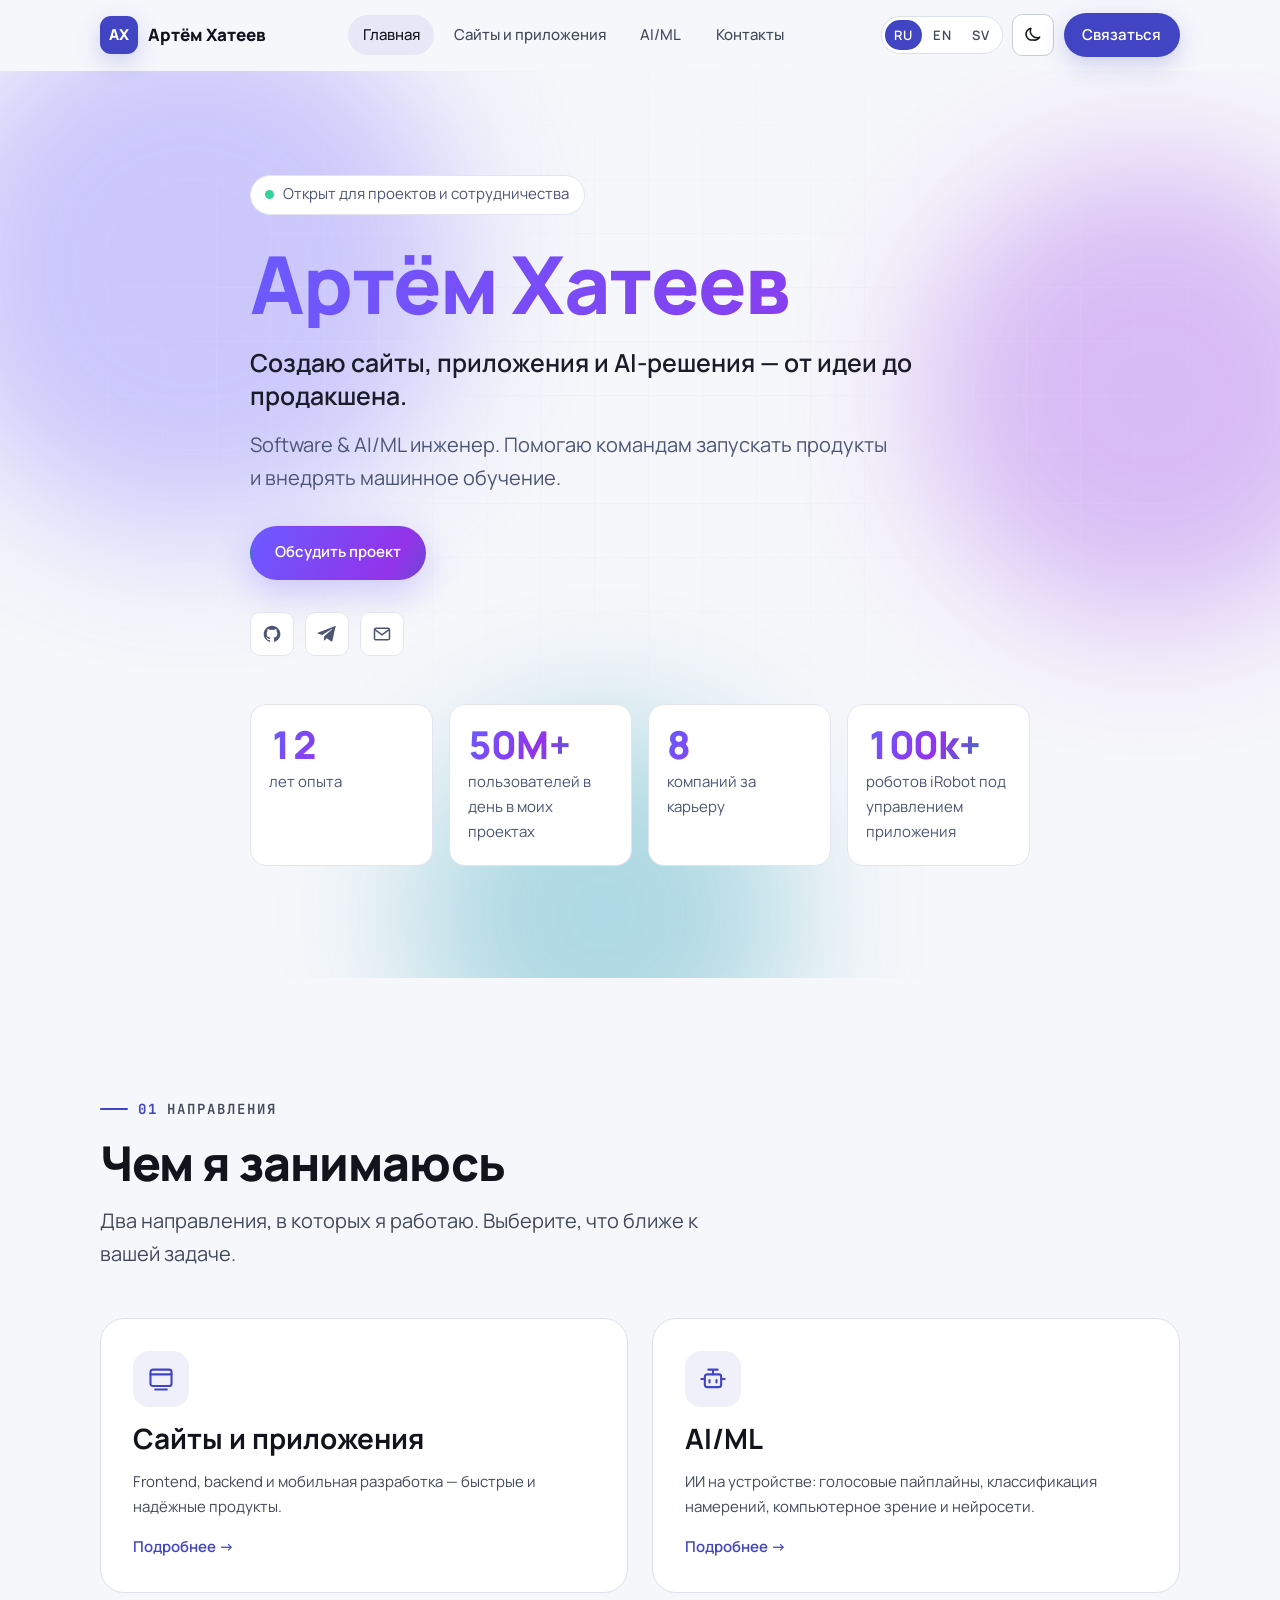
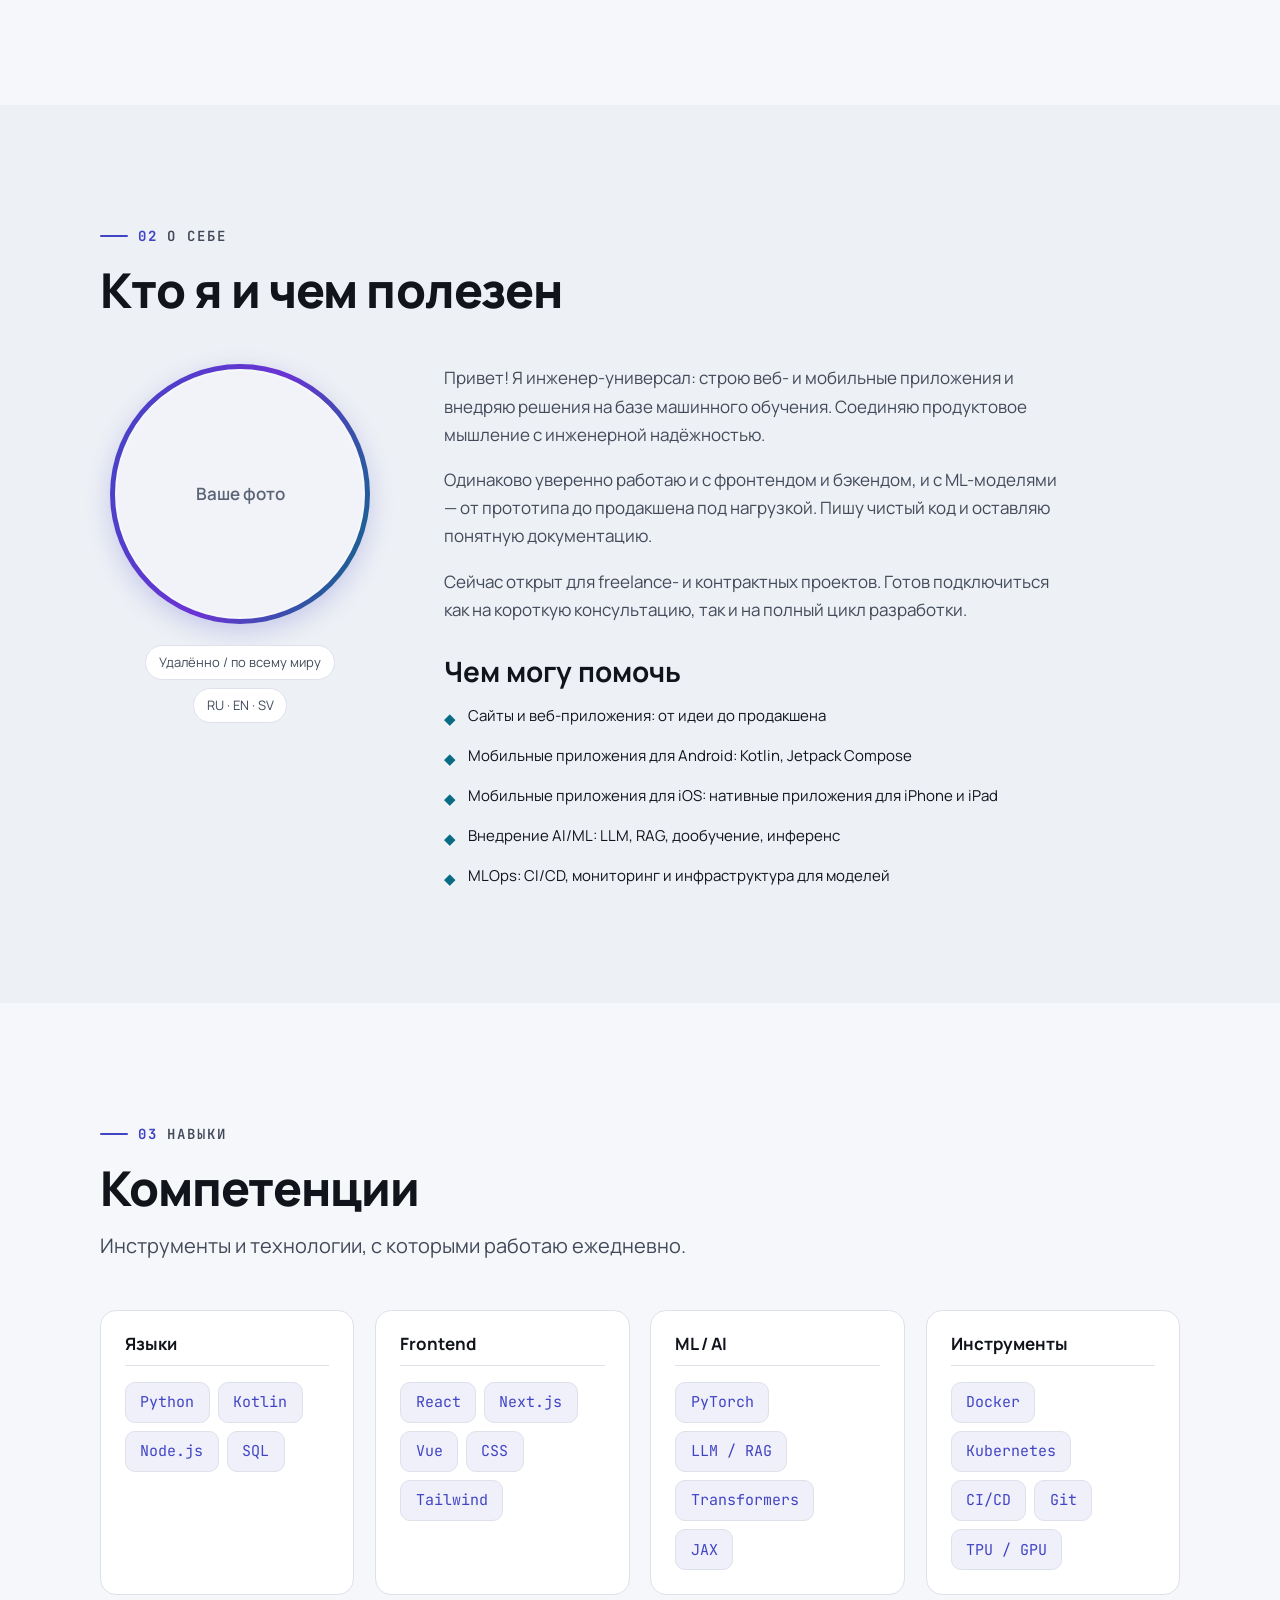
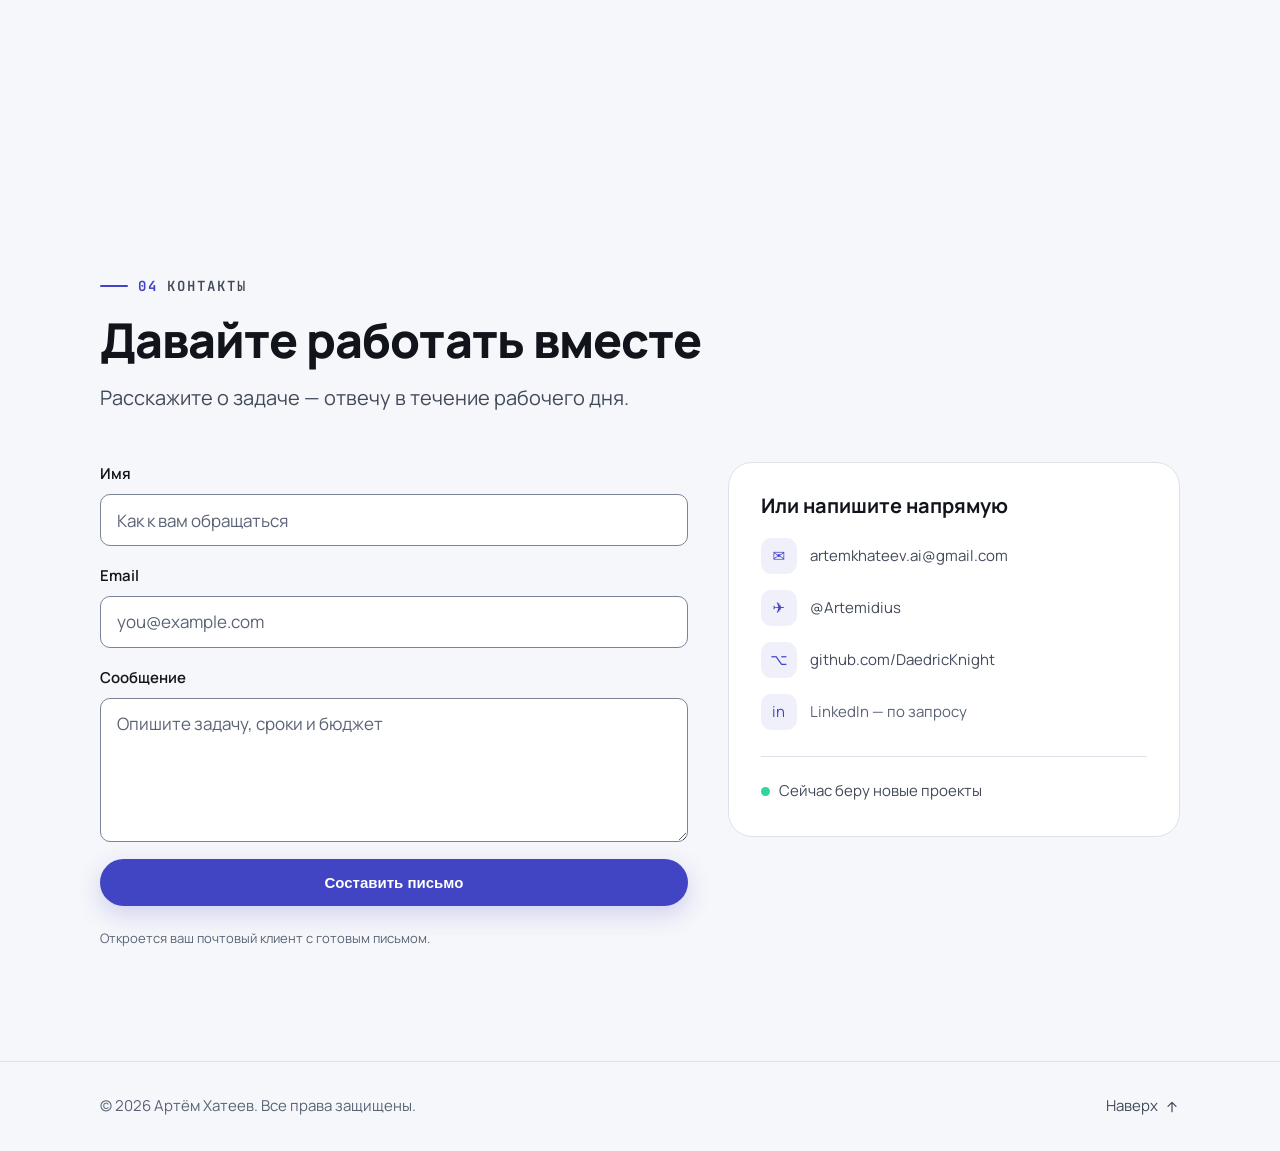
==== commit 81d21469: "Remove template content, use verifiable stats, make the form work - Hide the placeholder testimonial" ====
--- a/index.html
+++ b/index.html
@@ -14,7 +14,7 @@
   <link rel="stylesheet" href="https://fonts.googleapis.com/css2?family=Manrope:wght@400;500;600;700;800&family=JetBrains+Mono:wght@400;500;600&display=swap" />
 
   <!-- ?v= — сброс кеша браузера после обновлений; увеличивайте номер при изменениях -->
-  <link rel="stylesheet" href="assets/css/styles.css?v=16" />
+  <link rel="stylesheet" href="assets/css/styles.css?v=17" />
   <!-- Помечаем, что JS работает: только тогда элементы .reveal прячутся до анимации -->
   <script>document.documentElement.classList.add("js");</script>
 </head>
@@ -122,23 +122,23 @@
           </a></li>
         </ul>
 
-        <!-- ЗАМЕНИТЕ: ваши цифры -->
+        <!-- Цифры — только проверяемые факты из опыта (см. web.html). Счётчик анимируется до data-count. -->
         <dl class="hero-stats reveal" aria-label="Ключевые показатели">
           <div class="stat">
             <dt class="stat-num" data-count="12" data-suffix="">12</dt>
             <dd class="stat-label" data-i18n="stat.years">лет опыта</dd>
           </div>
           <div class="stat">
-            <dt class="stat-num" data-count="25" data-suffix="+">25+</dt>
-            <dd class="stat-label" data-i18n="stat.projects">проектов</dd>
+            <dt class="stat-num" data-count="50" data-suffix="M+">50M+</dt>
+            <dd class="stat-label" data-i18n="stat.dau">пользователей в день в моих проектах</dd>
           </div>
           <div class="stat">
-            <dt class="stat-num" data-count="15" data-suffix="+">15+</dt>
-            <dd class="stat-label" data-i18n="stat.tech">технологий</dd>
+            <dt class="stat-num" data-count="8" data-suffix="">8</dt>
+            <dd class="stat-label" data-i18n="stat.companies">компаний за карьеру</dd>
           </div>
           <div class="stat">
-            <dt class="stat-num" data-count="10" data-suffix="+">10+</dt>
-            <dd class="stat-label" data-i18n="stat.clients">довольных клиентов</dd>
+            <dt class="stat-num" data-count="100" data-suffix="k+">100k+</dt>
+            <dd class="stat-label" data-i18n="stat.robots">роботов iRobot под управлением приложения</dd>
           </div>
         </dl>
       </div>
@@ -247,7 +247,10 @@
       </div>
     </section>
 
-    <!-- ======================= ОТЗЫВЫ ======================= -->
+    <!-- ======================= ОТЗЫВЫ (скрыто) =======================
+         ЗАМЕНИТЕ: раздел скрыт, пока нет реальных отзывов. Чтобы вернуть его:
+         1) впишите настоящие отзывы в assets/js/i18n.js (ключи testi1.*, testi2.*) для ru/en/sv;
+         2) раскомментируйте разметку ниже и поправьте номера в подписях следующих разделов.
     <section class="section section-alt" id="testimonials">
       <div class="container">
         <header class="section-head reveal">
@@ -256,7 +259,6 @@
         </header>
 
         <div class="testimonials-grid">
-          <!-- ЗАМЕНИТЕ: реальные отзывы (тексты — в assets/js/i18n.js) -->
           <figure class="testimonial-card reveal">
             <blockquote data-i18n="testi1.quote">«Разобрался в задаче быстрее, чем мы успели её объяснить. Результат был в проде уже через две недели.»</blockquote>
             <figcaption>
@@ -281,22 +283,22 @@
         </div>
       </div>
     </section>
+    -->
 
     <!-- ======================= КОНТАКТЫ ======================= -->
     <section class="section" id="contact">
       <div class="container">
         <header class="section-head reveal">
-          <span class="section-kicker"><span class="kicker-num">05</span><span data-i18n="home.k.contact">Контакты</span></span>
+          <span class="section-kicker"><span class="kicker-num">04</span><span data-i18n="home.k.contact">Контакты</span></span>
           <h2 class="section-title" data-i18n="contact.title">Давайте работать вместе</h2>
           <p class="section-desc" data-i18n="contact.desc">Расскажите о задаче — отвечу в течение рабочего дня.</p>
         </header>
 
         <div class="contact-grid">
-          <!-- Форма. Статический сайт не отправляет письма сам.
-               Подключите Formspree (https://formspree.io):
-               замените action="#" на "https://formspree.io/f/ВАШ_ID" и удалите
-               JS-обработчик демо-отправки в assets/js/script.js. -->
-          <form class="contact-form reveal" id="contact-form" action="#" method="POST" novalidate>
+          <!-- Форма без бэкенда: script.js собирает письмо и открывает почтовый клиент (mailto).
+               Без JS сработает action="mailto:…". Чтобы принимать сообщения на сервер — см. README
+               («Подключение формы»): Formspree или свой backend. -->
+          <form class="contact-form reveal" id="contact-form" action="mailto:artemkhateev.ai@gmail.com" method="post" enctype="text/plain" novalidate>
             <div class="field">
               <label for="name" data-i18n="form.name.label">Имя</label>
               <input type="text" id="name" name="name" autocomplete="name"
@@ -312,10 +314,8 @@
               <textarea id="message" name="message" rows="5"
                         data-i18n-ph="form.message.ph" placeholder="Опишите задачу, сроки и бюджет" required></textarea>
             </div>
-            <button type="submit" class="btn btn-primary btn-block" data-i18n="form.submit">Отправить сообщение</button>
-            <p class="form-note" id="form-status" role="status" aria-live="polite" data-i18n="form.note">
-              Форма демонстрационная — подключите Formspree или свой backend (см. комментарий в HTML).
-            </p>
+            <button type="submit" class="btn btn-primary btn-block" data-i18n="form.submit">Составить письмо</button>
+            <p class="form-note" id="form-status" role="status" aria-live="polite" data-i18n="form.note">Откроется ваш почтовый клиент с готовым письмом.</p>
           </form>
 
           <aside class="contact-direct reveal" aria-label="Прямые контакты">
@@ -349,7 +349,7 @@
     </div>
   </footer>
 
-  <script src="assets/js/i18n.js?v=16"></script>
-  <script src="assets/js/script.js?v=16"></script>
+  <script src="assets/js/i18n.js?v=17"></script>
+  <script src="assets/js/script.js?v=17"></script>
 </body>
 </html>
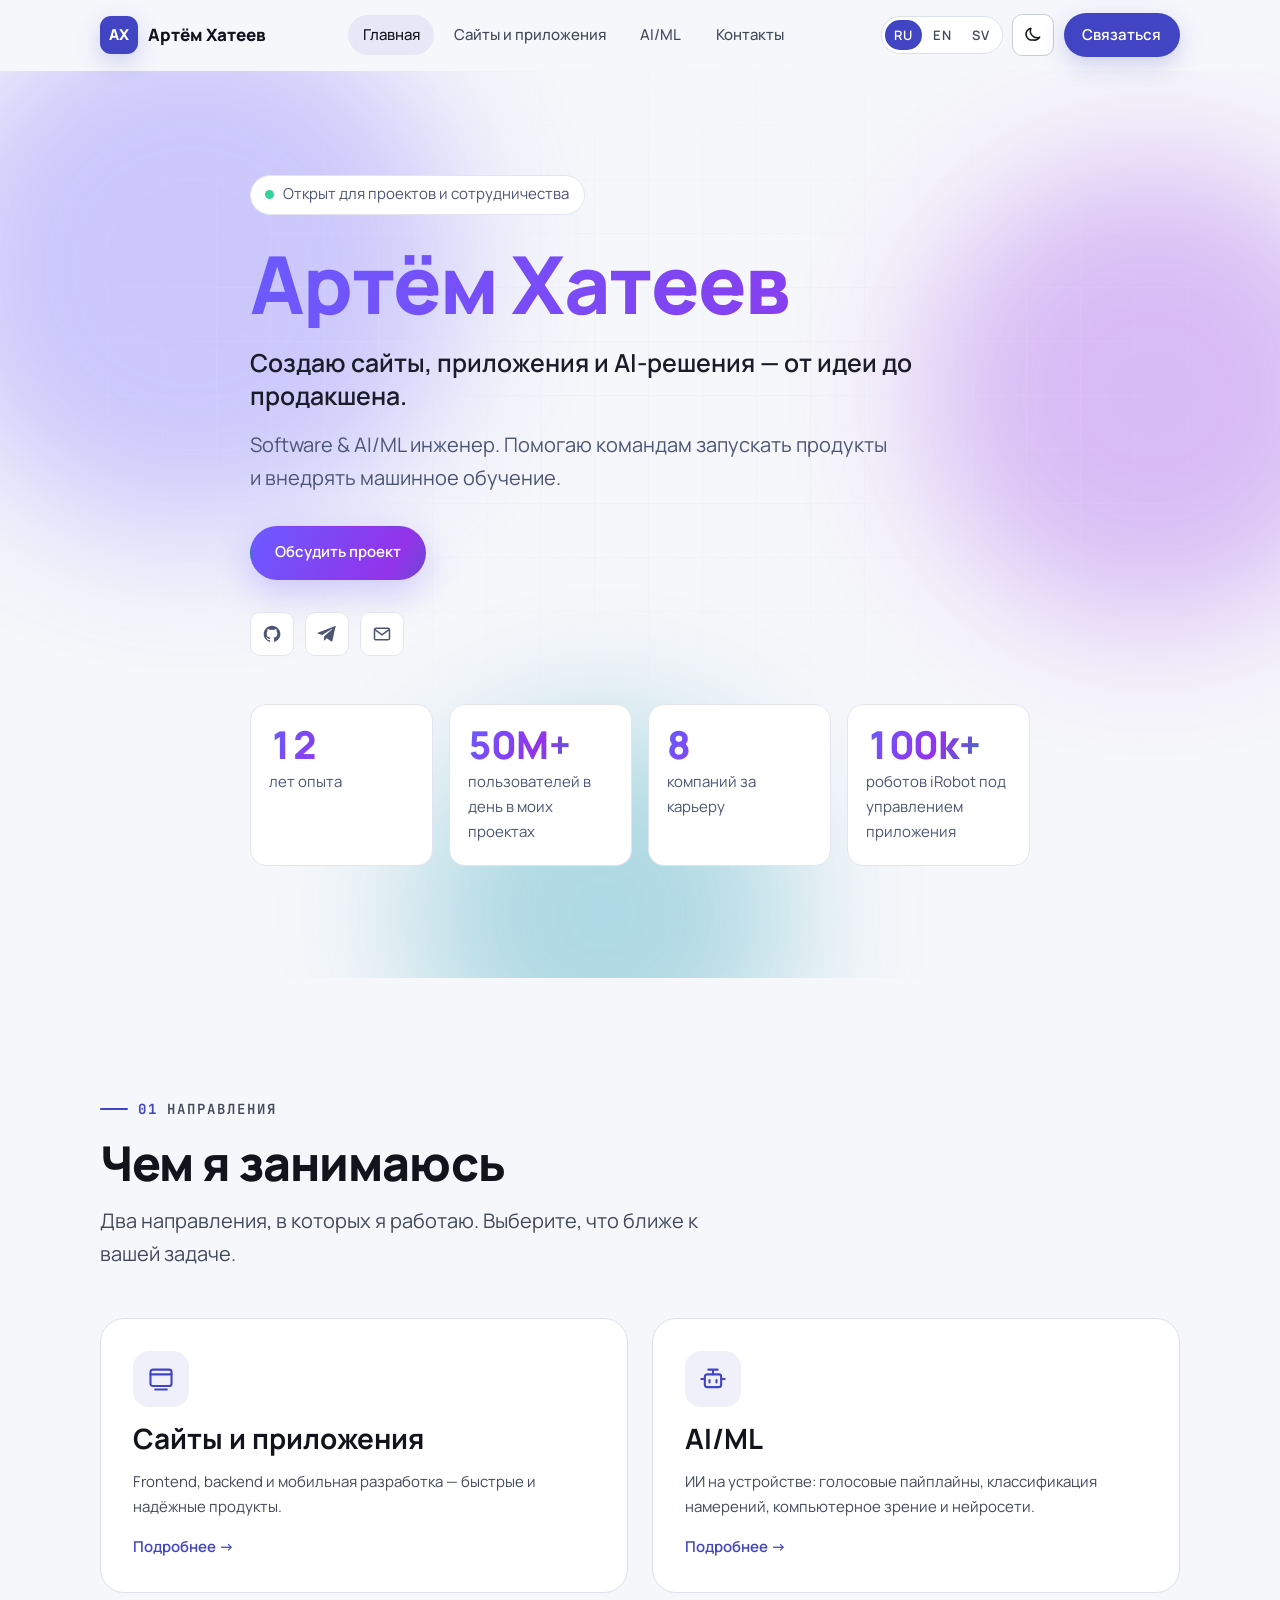
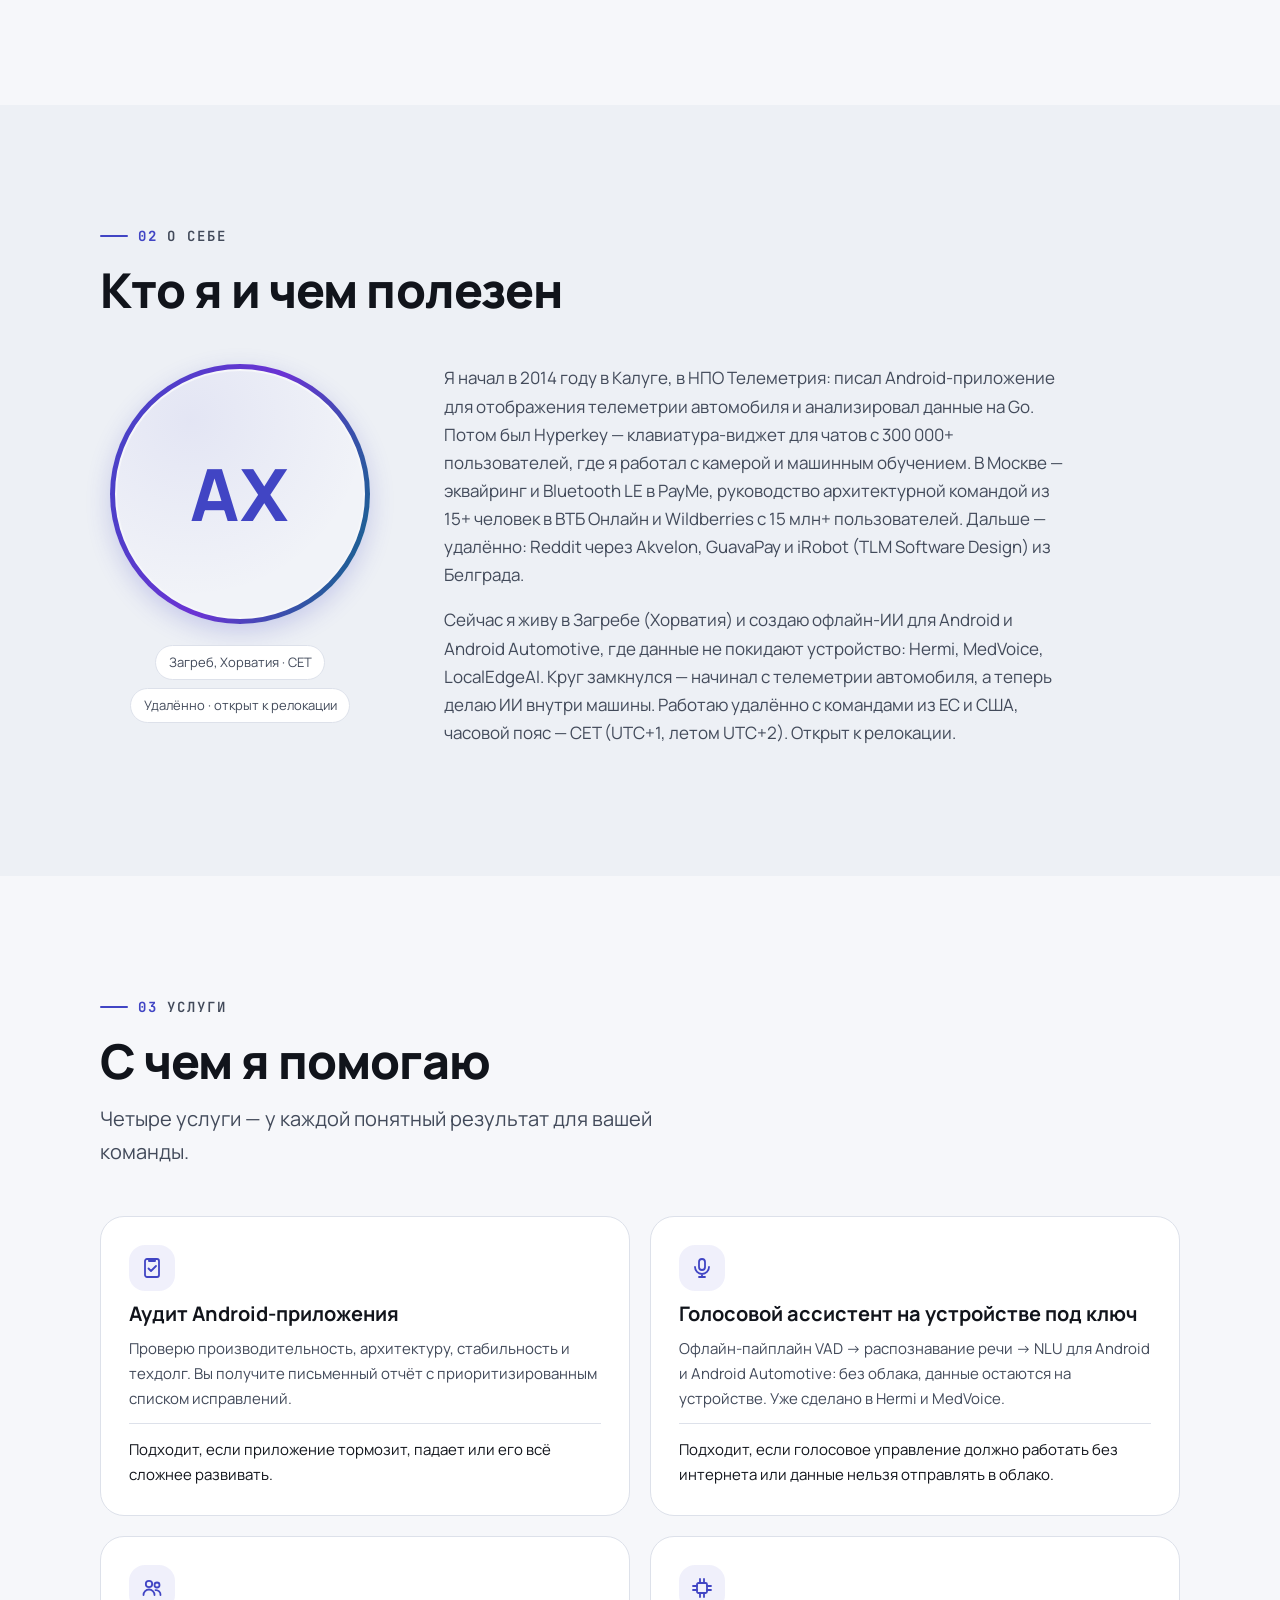
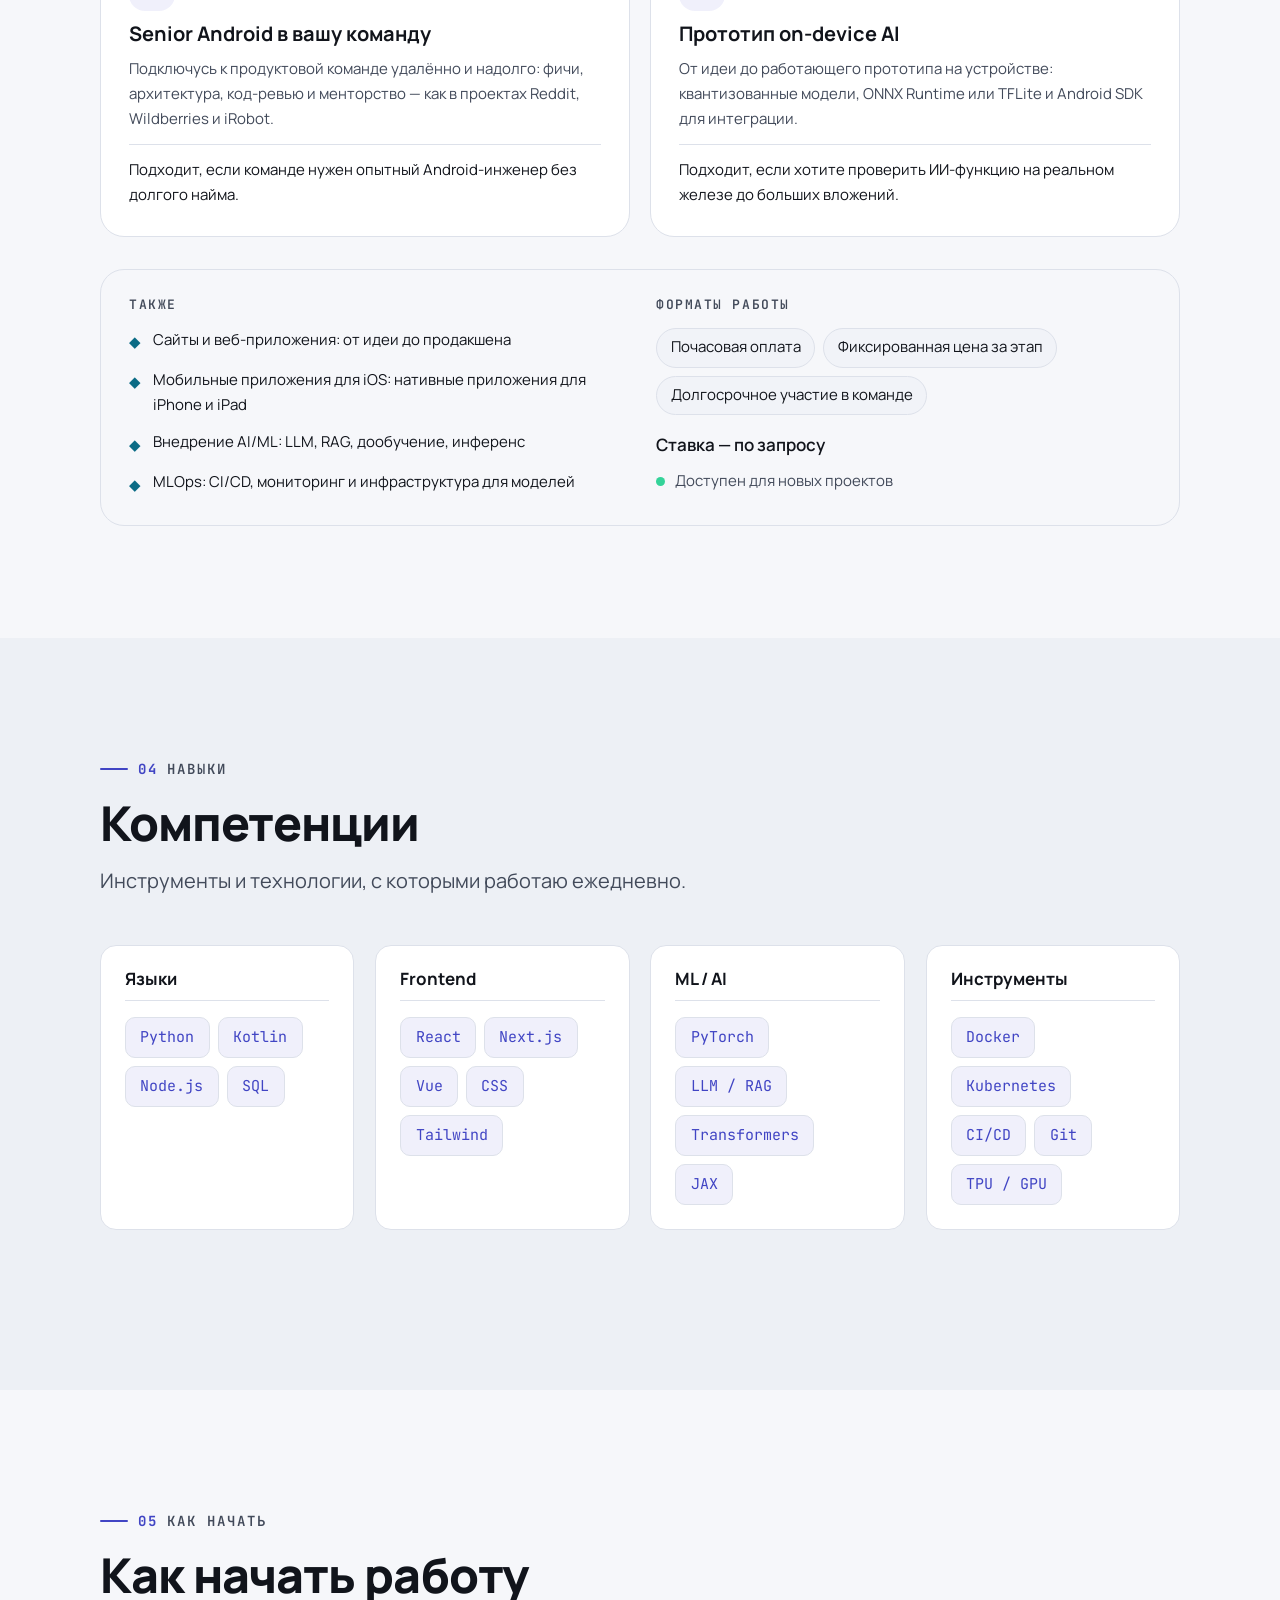
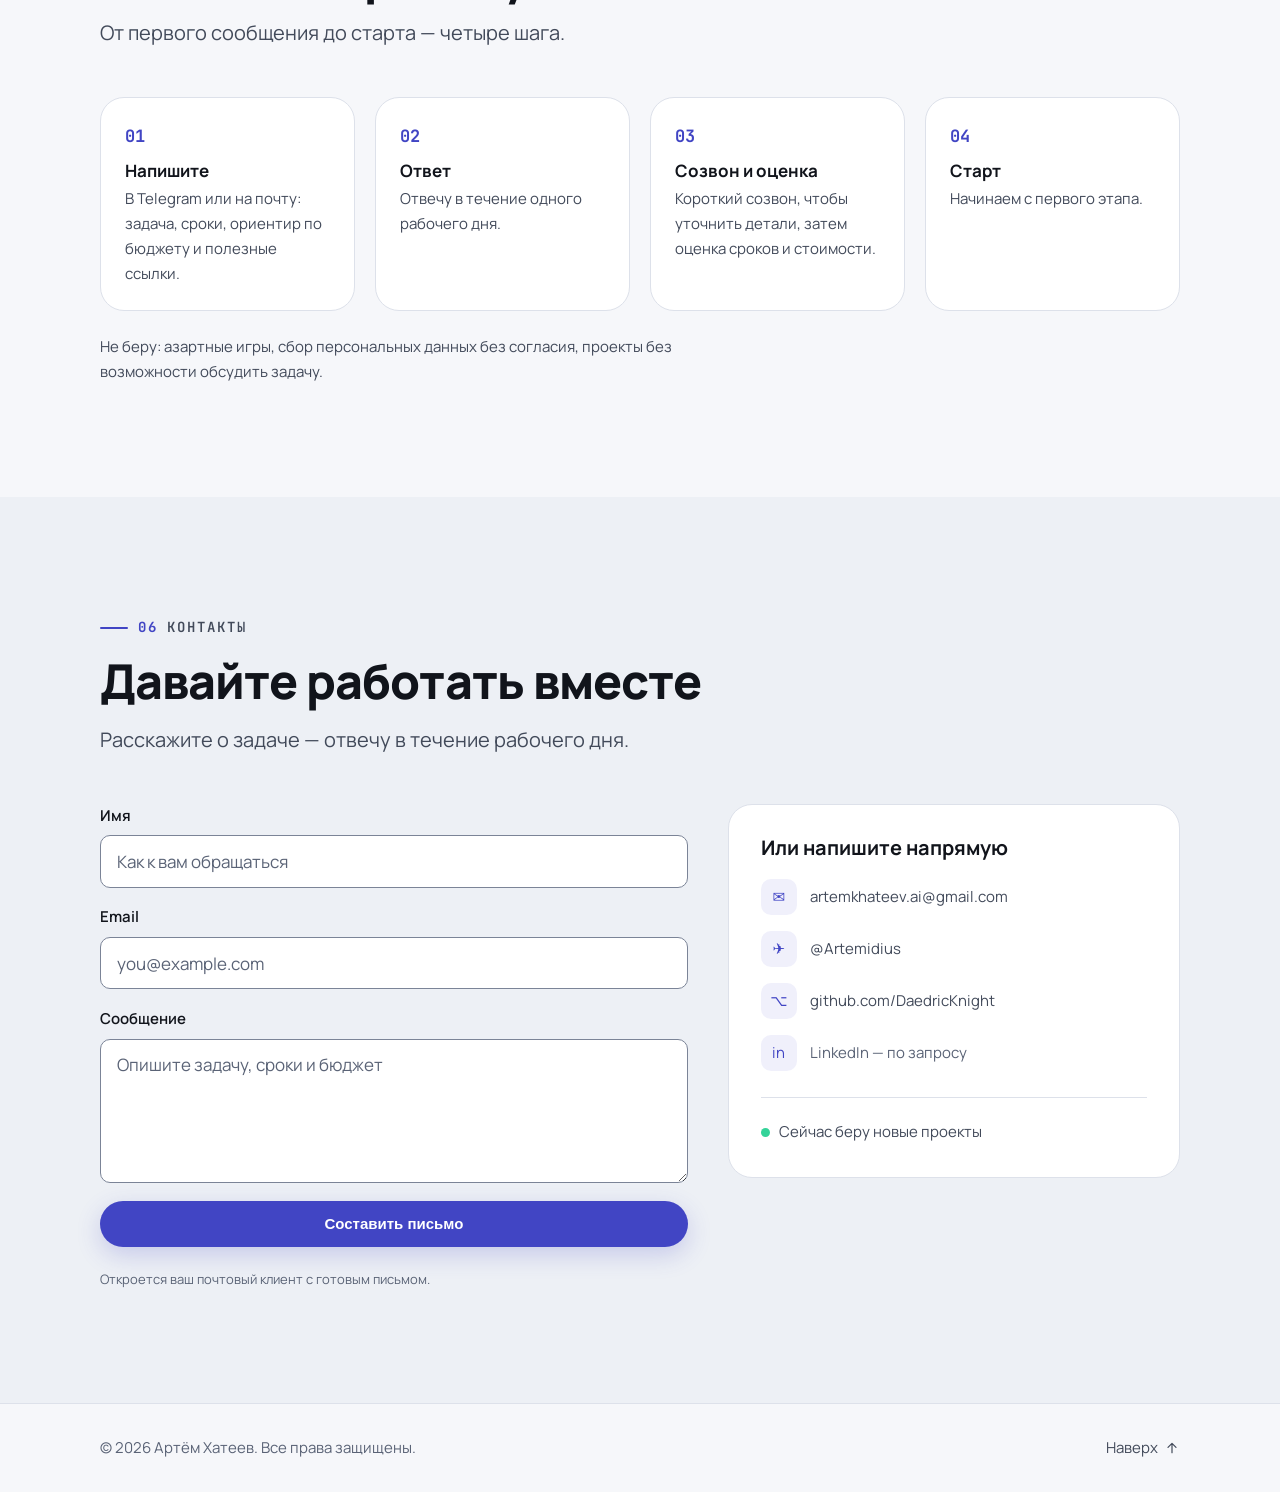
==== commit 91ac1fd3: "Add services, how-to-start and a real About section - Services: four offers with a 'fits if' line, a" ====
--- a/index.html
+++ b/index.html
@@ -14,7 +14,7 @@
   <link rel="stylesheet" href="https://fonts.googleapis.com/css2?family=Manrope:wght@400;500;600;700;800&family=JetBrains+Mono:wght@400;500;600&display=swap" />
 
   <!-- ?v= — сброс кеша браузера после обновлений; увеличивайте номер при изменениях -->
-  <link rel="stylesheet" href="assets/css/styles.css?v=17" />
+  <link rel="stylesheet" href="assets/css/styles.css?v=18" />
   <!-- Помечаем, что JS работает: только тогда элементы .reveal прячутся до анимации -->
   <script>document.documentElement.classList.add("js");</script>
 </head>
@@ -185,42 +185,95 @@
 
         <div class="about-grid">
           <div class="about-photo reveal">
-            <!-- ЗАМЕНИТЕ: ваше фото. Замените блок photo-placeholder на
-                 <img src="assets/img/photo.jpg" alt="Artem Khateev"> -->
+            <!-- ЗАМЕНИТЕ: фото. Положите файл в assets/img/photo.jpg и замените блок
+                 <div class="photo-avatar">…</div> на <img class="photo-img" src="assets/img/photo.jpg" alt="Artem Khateev">
+                 (подробнее — README, «Фото»). Пока здесь аватар с инициалами. -->
             <div class="photo-ring">
-              <div class="photo-placeholder" role="img" aria-label="Фото профиля — замените на своё">
-                <span data-i18n="about.photo">Ваше фото</span>
+              <div class="photo-avatar" role="img" data-i18n-aria="name" aria-label="Артём Хатеев">
+                <span data-i18n="initials" aria-hidden="true">АХ</span>
               </div>
             </div>
             <ul class="about-badges" aria-label="Статус">
-              <li data-i18n="about.badge1">Удалённо / по всему миру</li>
-              <li data-i18n="about.badge2">RU · EN · SV</li>
+              <li data-i18n="about.badge1">Загреб, Хорватия · CET</li>
+              <li data-i18n="about.badge2">Удалённо · открыт к релокации</li>
             </ul>
           </div>
 
           <div class="about-text reveal">
-            <p data-i18n="about.p1">Привет! Я инженер-универсал: строю веб- и мобильные приложения и внедряю решения на базе машинного обучения. Соединяю продуктовое мышление с инженерной надёжностью.</p>
-            <p data-i18n="about.p2">Одинаково уверенно работаю и с фронтендом и бэкендом, и с ML-моделями — от прототипа до продакшена под нагрузкой. Пишу чистый код и оставляю понятную документацию.</p>
-            <p data-i18n="about.p3">Сейчас открыт для freelance- и контрактных проектов. Готов подключиться как на короткую консультацию, так и на полный цикл разработки.</p>
-
-            <h3 class="about-offer-title" data-i18n="about.offer.title">Чем могу помочь</h3>
+            <p data-i18n="about.p1">Я начал в 2014 году в Калуге, в НПО Телеметрия: писал Android-приложение для отображения телеметрии автомобиля и анализировал данные на Go. Потом был Hyperkey — клавиатура-виджет для чатов с 300 000+ пользователей, где я работал с камерой и машинным обучением. В Москве — эквайринг и Bluetooth LE в PayMe, руководство архитектурной командой из 15+ человек в ВТБ Онлайн и Wildberries с 15 млн+ пользователей. Дальше — удалённо: Reddit через Akvelon, GuavaPay и iRobot (TLM Software Design) из Белграда.</p>
+            <p data-i18n="about.p2">Сейчас я живу в Загребе (Хорватия) и создаю офлайн-ИИ для Android и Android Automotive, где данные не покидают устройство: Hermi, MedVoice, LocalEdgeAI. Круг замкнулся — начинал с телеметрии автомобиля, а теперь делаю ИИ внутри машины. Работаю удалённо с командами из ЕС и США, часовой пояс — CET (UTC+1, летом UTC+2). Открыт к релокации.</p>
+          </div>
+        </div>
+      </div>
+    </section>
+
+    <!-- ======================= УСЛУГИ ======================= -->
+    <section class="section" id="services">
+      <div class="container">
+        <header class="section-head reveal">
+          <span class="section-kicker"><span class="kicker-num">03</span><span data-i18n="home.k.services">Услуги</span></span>
+          <h2 class="section-title" data-i18n="services.title">С чем я помогаю</h2>
+          <p class="section-desc" data-i18n="services.desc">Четыре услуги — у каждой понятный результат для вашей команды.</p>
+        </header>
+
+        <div class="services-grid">
+          <article class="service-card reveal">
+            <span class="service-ico"><svg width="24" height="24" viewBox="0 0 24 24" fill="none" stroke="currentColor" stroke-width="1.8" stroke-linecap="round" stroke-linejoin="round" aria-hidden="true"><rect x="5" y="3" width="14" height="18" rx="2"/><path d="M9 3v2h6V3M8.5 12.5l2.5 2.5L16 10"/></svg></span>
+            <h3 class="service-title" data-i18n="svc1.title">Аудит Android-приложения</h3>
+            <p class="service-desc" data-i18n="svc1.desc">Проверю производительность, архитектуру, стабильность и техдолг. Вы получите письменный отчёт с приоритизированным списком исправлений.</p>
+            <p class="service-fit" data-i18n="svc1.fit">Подходит, если приложение тормозит, падает или его всё сложнее развивать.</p>
+          </article>
+          <article class="service-card reveal">
+            <span class="service-ico"><svg width="24" height="24" viewBox="0 0 24 24" fill="none" stroke="currentColor" stroke-width="1.8" stroke-linecap="round" stroke-linejoin="round" aria-hidden="true"><rect x="9" y="3" width="6" height="11" rx="3"/><path d="M5 11a7 7 0 0014 0M12 18v3M9 21h6"/></svg></span>
+            <h3 class="service-title" data-i18n="svc2.title">Голосовой ассистент на устройстве под ключ</h3>
+            <p class="service-desc" data-i18n="svc2.desc">Офлайн-пайплайн VAD → распознавание речи → NLU для Android и Android Automotive: без облака, данные остаются на устройстве. Уже сделано в Hermi и MedVoice.</p>
+            <p class="service-fit" data-i18n="svc2.fit">Подходит, если голосовое управление должно работать без интернета или данные нельзя отправлять в облако.</p>
+          </article>
+          <article class="service-card reveal">
+            <span class="service-ico"><svg width="24" height="24" viewBox="0 0 24 24" fill="none" stroke="currentColor" stroke-width="1.8" stroke-linecap="round" stroke-linejoin="round" aria-hidden="true"><circle cx="9" cy="8" r="3.2"/><path d="M3.5 19a5.5 5.5 0 0111 0"/><circle cx="17" cy="9" r="2.5"/><path d="M15.5 14.2A4.5 4.5 0 0120.5 19"/></svg></span>
+            <h3 class="service-title" data-i18n="svc3.title">Senior Android в вашу команду</h3>
+            <p class="service-desc" data-i18n="svc3.desc">Подключусь к продуктовой команде удалённо и надолго: фичи, архитектура, код-ревью и менторство — как в проектах Reddit, Wildberries и iRobot.</p>
+            <p class="service-fit" data-i18n="svc3.fit">Подходит, если команде нужен опытный Android-инженер без долгого найма.</p>
+          </article>
+          <article class="service-card reveal">
+            <span class="service-ico"><svg width="24" height="24" viewBox="0 0 24 24" fill="none" stroke="currentColor" stroke-width="1.8" stroke-linecap="round" stroke-linejoin="round" aria-hidden="true"><rect x="7" y="7" width="10" height="10" rx="1.5"/><path d="M10 3v4M14 3v4M10 17v4M14 17v4M3 10h4M3 14h4M17 10h4M17 14h4"/></svg></span>
+            <h3 class="service-title" data-i18n="svc4.title">Прототип on-device AI</h3>
+            <p class="service-desc" data-i18n="svc4.desc">От идеи до работающего прототипа на устройстве: квантизованные модели, ONNX Runtime или TFLite и Android SDK для интеграции.</p>
+            <p class="service-fit" data-i18n="svc4.fit">Подходит, если хотите проверить ИИ-функцию на реальном железе до больших вложений.</p>
+          </article>
+        </div>
+
+        <div class="services-extra reveal">
+          <div class="services-also">
+            <h3 class="services-subtitle" data-i18n="services.also">Также</h3>
             <ul class="offer-list">
               <li><span class="offer-ico" aria-hidden="true">◆</span><span data-i18n="offer.1">Сайты и веб-приложения: от идеи до продакшена</span></li>
-              <li><span class="offer-ico" aria-hidden="true">◆</span><span data-i18n="offer.android">Мобильные приложения для Android: Kotlin, Jetpack Compose</span></li>
               <li><span class="offer-ico" aria-hidden="true">◆</span><span data-i18n="offer.ios">Мобильные приложения для iOS: нативные приложения для iPhone и iPad</span></li>
               <li><span class="offer-ico" aria-hidden="true">◆</span><span data-i18n="offer.2">Внедрение AI/ML: LLM, RAG, дообучение, инференс</span></li>
               <li><span class="offer-ico" aria-hidden="true">◆</span><span data-i18n="offer.4">MLOps: CI/CD, мониторинг и инфраструктура для моделей</span></li>
             </ul>
           </div>
+          <div class="services-formats">
+            <h3 class="services-subtitle" data-i18n="services.formats">Форматы работы</h3>
+            <ul class="format-chips">
+              <li data-i18n="fmt.hourly">Почасовая оплата</li>
+              <li data-i18n="fmt.fixed">Фиксированная цена за этап</li>
+              <li data-i18n="fmt.team">Долгосрочное участие в команде</li>
+            </ul>
+            <p class="services-rate" data-i18n="services.rate">Ставка — по запросу</p>
+            <!-- ЗАМЕНИТЕ: доступность. Можно указать месяц, например «Доступен с марта 2027»
+                 (ключ services.available в assets/js/i18n.js для ru/en/sv). -->
+            <p class="services-available"><span class="status-dot" aria-hidden="true"></span><span data-i18n="services.available">Доступен для новых проектов</span></p>
+          </div>
         </div>
       </div>
     </section>
 
     <!-- ======================= НАВЫКИ (кратко) ======================= -->
-    <section class="section" id="skills">
-      <div class="container">
-        <header class="section-head reveal">
-          <span class="section-kicker"><span class="kicker-num">03</span><span data-i18n="home.k.skills">Навыки</span></span>
+    <section class="section section-alt" id="skills">
+      <div class="container">
+        <header class="section-head reveal">
+          <span class="section-kicker"><span class="kicker-num">04</span><span data-i18n="home.k.skills">Навыки</span></span>
           <h2 class="section-title" data-i18n="skills.title">Компетенции</h2>
           <p class="section-desc" data-i18n="skills.desc">Инструменты и технологии, с которыми работаю ежедневно.</p>
         </header>
@@ -244,6 +297,44 @@
             <ul class="tag-chips tag-chips-lg"><li>Docker</li><li>Kubernetes</li><li>CI/CD</li><li>Git</li><li>TPU / GPU</li></ul>
           </div>
         </div>
+      </div>
+    </section>
+
+    <!-- ======================= КАК НАЧАТЬ РАБОТУ ======================= -->
+    <section class="section" id="start">
+      <div class="container">
+        <header class="section-head reveal">
+          <span class="section-kicker"><span class="kicker-num">05</span><span data-i18n="home.k.start">Как начать</span></span>
+          <h2 class="section-title" data-i18n="start.title">Как начать работу</h2>
+          <p class="section-desc" data-i18n="start.desc">От первого сообщения до старта — четыре шага.</p>
+        </header>
+
+        <ol class="steps">
+          <li class="step reveal">
+            <span class="step-num" aria-hidden="true">01</span>
+            <h3 class="step-title" data-i18n="step1.title">Напишите</h3>
+            <p class="step-text" data-i18n="step1.text">В Telegram или на почту: задача, сроки, ориентир по бюджету и полезные ссылки.</p>
+          </li>
+          <li class="step reveal">
+            <!-- ЗАМЕНИТЕ: подтвердите срок ответа (ключ step2.text) — это обещание клиенту. -->
+            <span class="step-num" aria-hidden="true">02</span>
+            <h3 class="step-title" data-i18n="step2.title">Ответ</h3>
+            <p class="step-text" data-i18n="step2.text">Отвечу в течение одного рабочего дня.</p>
+          </li>
+          <li class="step reveal">
+            <span class="step-num" aria-hidden="true">03</span>
+            <h3 class="step-title" data-i18n="step3.title">Созвон и оценка</h3>
+            <p class="step-text" data-i18n="step3.text">Короткий созвон, чтобы уточнить детали, затем оценка сроков и стоимости.</p>
+          </li>
+          <li class="step reveal">
+            <span class="step-num" aria-hidden="true">04</span>
+            <h3 class="step-title" data-i18n="step4.title">Старт</h3>
+            <p class="step-text" data-i18n="step4.text">Начинаем с первого этапа.</p>
+          </li>
+        </ol>
+
+        <!-- ЗАМЕНИТЕ: проверьте список «Не беру» (ключ start.decline) — это значения по умолчанию, подтвердите или измените. -->
+        <p class="start-decline reveal" data-i18n="start.decline">Не беру: азартные игры, сбор персональных данных без согласия, проекты без возможности обсудить задачу.</p>
       </div>
     </section>
 
@@ -286,11 +377,12 @@
     -->
 
     <!-- ======================= КОНТАКТЫ ======================= -->
-    <section class="section" id="contact">
-      <div class="container">
-        <header class="section-head reveal">
-          <span class="section-kicker"><span class="kicker-num">04</span><span data-i18n="home.k.contact">Контакты</span></span>
+    <section class="section section-alt" id="contact">
+      <div class="container">
+        <header class="section-head reveal">
+          <span class="section-kicker"><span class="kicker-num">06</span><span data-i18n="home.k.contact">Контакты</span></span>
           <h2 class="section-title" data-i18n="contact.title">Давайте работать вместе</h2>
+          <!-- ЗАМЕНИТЕ: «отвечу в течение рабочего дня» — подтвердите срок ответа (ключ contact.desc). -->
           <p class="section-desc" data-i18n="contact.desc">Расскажите о задаче — отвечу в течение рабочего дня.</p>
         </header>
 
@@ -349,7 +441,7 @@
     </div>
   </footer>
 
-  <script src="assets/js/i18n.js?v=17"></script>
-  <script src="assets/js/script.js?v=17"></script>
+  <script src="assets/js/i18n.js?v=18"></script>
+  <script src="assets/js/script.js?v=18"></script>
 </body>
 </html>
--- a/assets/css/styles.css
+++ b/assets/css/styles.css
@@ -699,18 +699,22 @@
   max-width: 260px;
   margin-inline: auto;
 }
-.photo-placeholder {
+.photo-avatar {               /* аватар с инициалами, пока нет фото */
   width: 100%;
   height: 100%;
   border-radius: 50%;
-  background: var(--surface-2);
   display: grid;
   place-items: center;
-  color: var(--fg-subtle);
-  font-weight: 600;
-  text-align: center;
+  background:
+    radial-gradient(120% 120% at 30% 20%, var(--accent-soft), transparent 60%),
+    var(--surface-2);
   border: 2px solid var(--bg);
-}
+  color: var(--accent);
+  font-size: clamp(3rem, 7vw, 4.5rem);
+  font-weight: 800;
+  letter-spacing: 0.02em;
+}
+.photo-img { width: 100%; height: 100%; border-radius: 50%; object-fit: cover; border: 2px solid var(--bg); display: block; }
 .about-badges { display: flex; flex-wrap: wrap; gap: 0.5rem; justify-content: center; margin-top: 1.3rem; }
 .about-badges li {
   font-size: var(--fs-xs);
@@ -722,7 +726,6 @@
 }
 
 .about-text p { color: var(--fg-muted); margin-bottom: 1.1rem; max-width: 62ch; }
-.about-offer-title { font-size: var(--fs-xl); margin: 2rem 0 1.1rem; }
 .offer-list { display: grid; gap: 0.8rem; }
 .offer-list li {
   display: flex;
@@ -732,6 +735,107 @@
   font-size: var(--fs-sm);
 }
 .offer-ico { color: var(--accent-2); margin-top: 0.15rem; flex: none; }
+
+/* --- Услуги --- */
+.services-grid {
+  display: grid;
+  grid-template-columns: repeat(2, minmax(0, 1fr));
+  gap: 1.25rem;
+}
+.service-card {
+  display: flex;
+  flex-direction: column;
+  gap: 0.75rem;
+  padding: 1.75rem;
+  background: var(--surface);
+  border: 1px solid var(--border);
+  border-radius: var(--radius-lg);
+  transition: border-color var(--t-fast), transform var(--t-fast);
+}
+.service-card:hover { border-color: var(--accent); transform: translateY(-3px); }
+.service-ico {
+  display: grid;
+  place-items: center;
+  width: 46px; height: 46px;
+  border-radius: var(--radius);
+  background: var(--accent-soft);
+  color: var(--accent);
+}
+.service-title { font-size: var(--fs-lg); font-weight: 700; }
+.service-desc { color: var(--fg-muted); font-size: var(--fs-sm); flex: 1; }
+.service-fit {
+  font-size: var(--fs-sm);
+  color: var(--fg);
+  padding-top: 0.85rem;
+  border-top: 1px solid var(--border);
+}
+.services-extra {
+  display: grid;
+  grid-template-columns: repeat(2, minmax(0, 1fr));
+  gap: 2rem;
+  margin-top: 2rem;
+  padding: 1.75rem;
+  border: 1px solid var(--border);
+  border-radius: var(--radius-lg);
+}
+.services-subtitle {
+  font-family: var(--font-mono);
+  font-size: var(--fs-xs);
+  font-weight: 600;
+  letter-spacing: 0.12em;
+  text-transform: uppercase;
+  color: var(--fg-muted);
+  margin-bottom: 1rem;
+}
+.format-chips { display: flex; flex-wrap: wrap; gap: 0.5rem; }
+.format-chips li {
+  font-size: var(--fs-sm);
+  padding: 0.4rem 0.85rem;
+  border-radius: var(--radius-pill);
+  background: var(--surface-2);
+  border: 1px solid var(--border);
+  color: var(--fg);
+}
+.services-rate { margin-top: 1rem; font-weight: 600; }
+.services-available {
+  display: flex;
+  align-items: center;
+  gap: 0.6rem;
+  margin-top: 0.6rem;
+  font-size: var(--fs-sm);
+  color: var(--fg-muted);
+}
+
+/* --- Как начать работу --- */
+.steps {
+  display: grid;
+  grid-template-columns: repeat(4, minmax(0, 1fr));
+  gap: 1.25rem;
+  margin: 0;
+  padding: 0;
+  list-style: none;
+}
+.step {
+  padding: 1.5rem;
+  background: var(--surface);
+  border: 1px solid var(--border);
+  border-radius: var(--radius-lg);
+}
+.step-num {
+  display: inline-block;
+  font-family: var(--font-mono);
+  font-weight: 700;
+  color: var(--accent);
+  margin-bottom: 0.75rem;
+}
+.step-title { font-size: var(--fs-base); font-weight: 700; margin-bottom: 0.4rem; }
+.step-text { color: var(--fg-muted); font-size: var(--fs-sm); }
+.start-decline {
+  margin-top: 1.5rem;
+  font-size: var(--fs-sm);
+  color: var(--fg-muted);
+  max-width: 70ch;
+}
 
 /* --- Опыт / Timeline --- */
 .timeline { position: relative; display: grid; gap: 1.5rem; margin: 0 0 0 10px; padding: 0; list-style: none; } /* маркеры — точки, не номера */
@@ -1079,6 +1183,7 @@
    5. АДАПТИВ
 ============================================================ */
 @media (max-width: 900px) {
+  .steps { grid-template-columns: repeat(2, minmax(0, 1fr)); }
   .about-grid { grid-template-columns: 1fr; }
   .about-photo { position: static; }
   .photo-ring { max-width: 200px; }
@@ -1087,6 +1192,7 @@
 }
 
 @media (max-width: 720px) {
+  .services-grid, .services-extra, .steps { grid-template-columns: 1fr; }
   /* Мобильное меню */
   .menu-toggle { display: inline-flex; }
   .cta-header { display: none; }
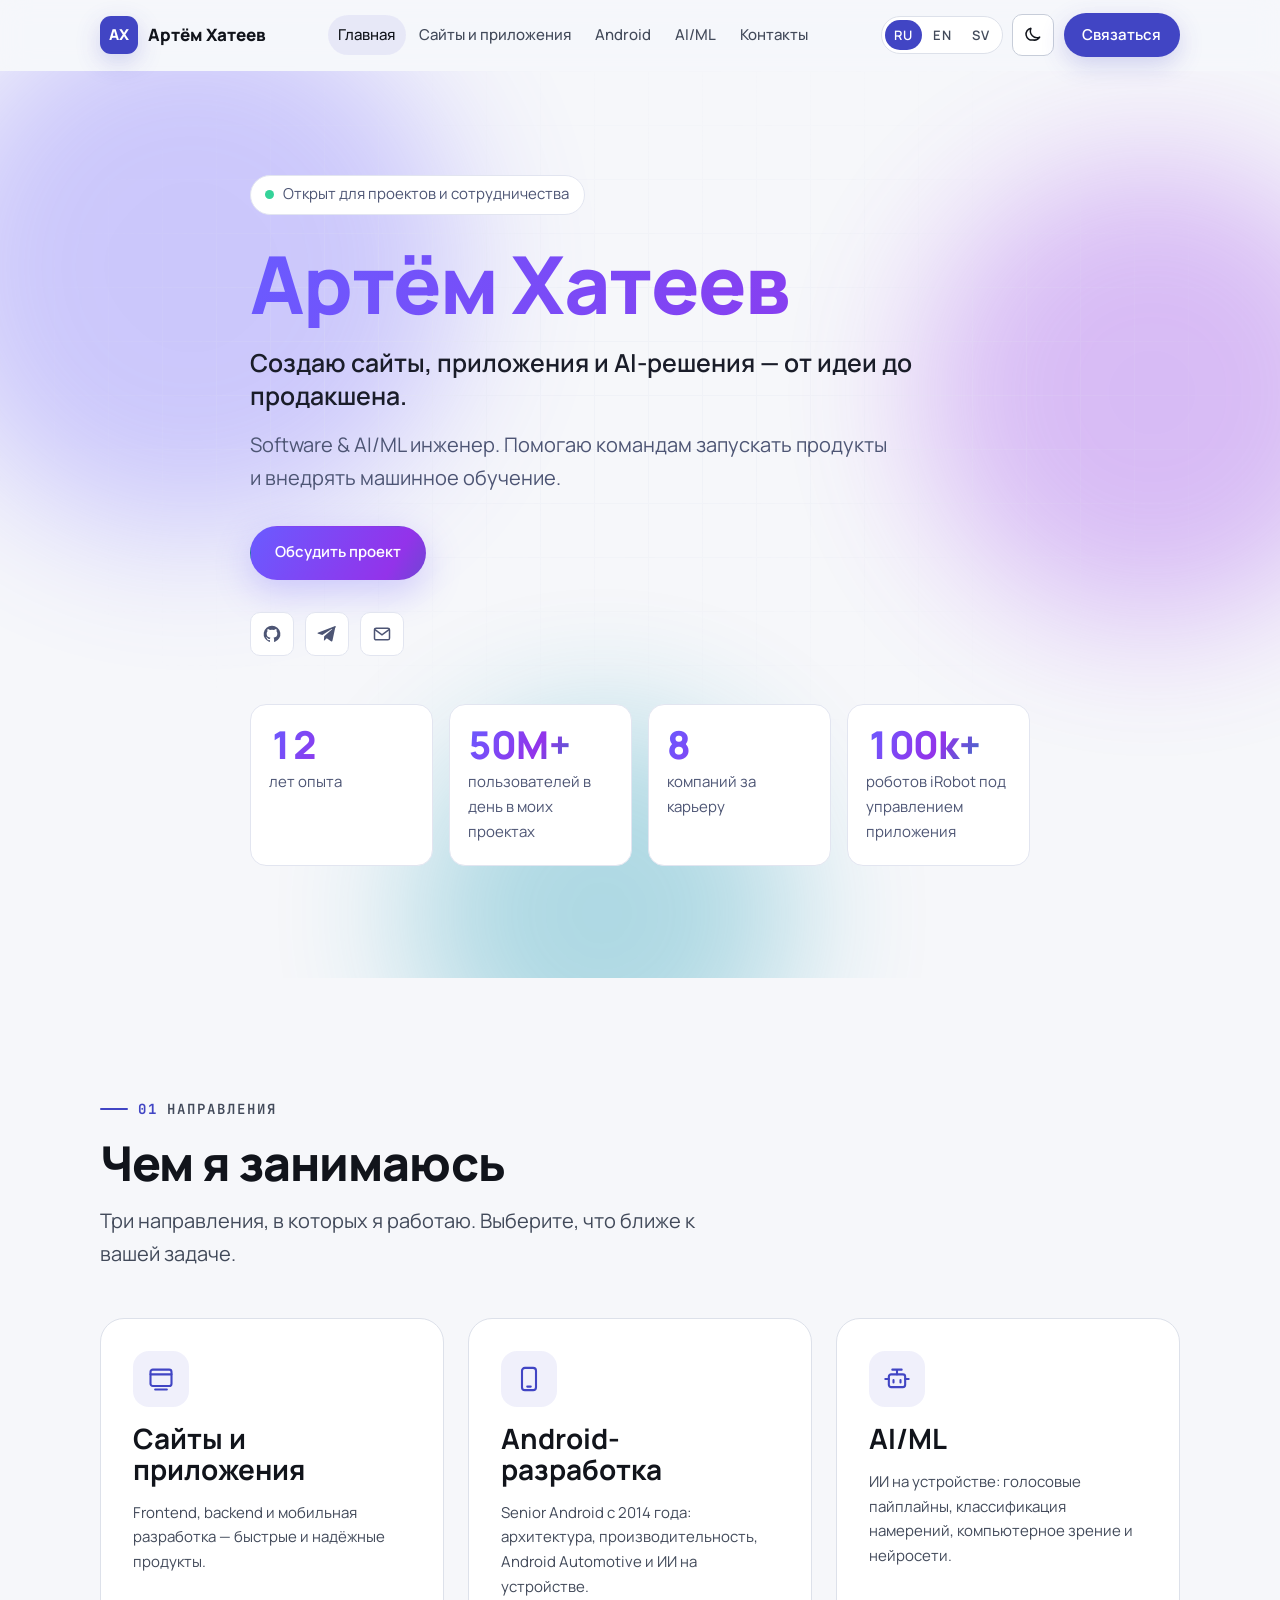
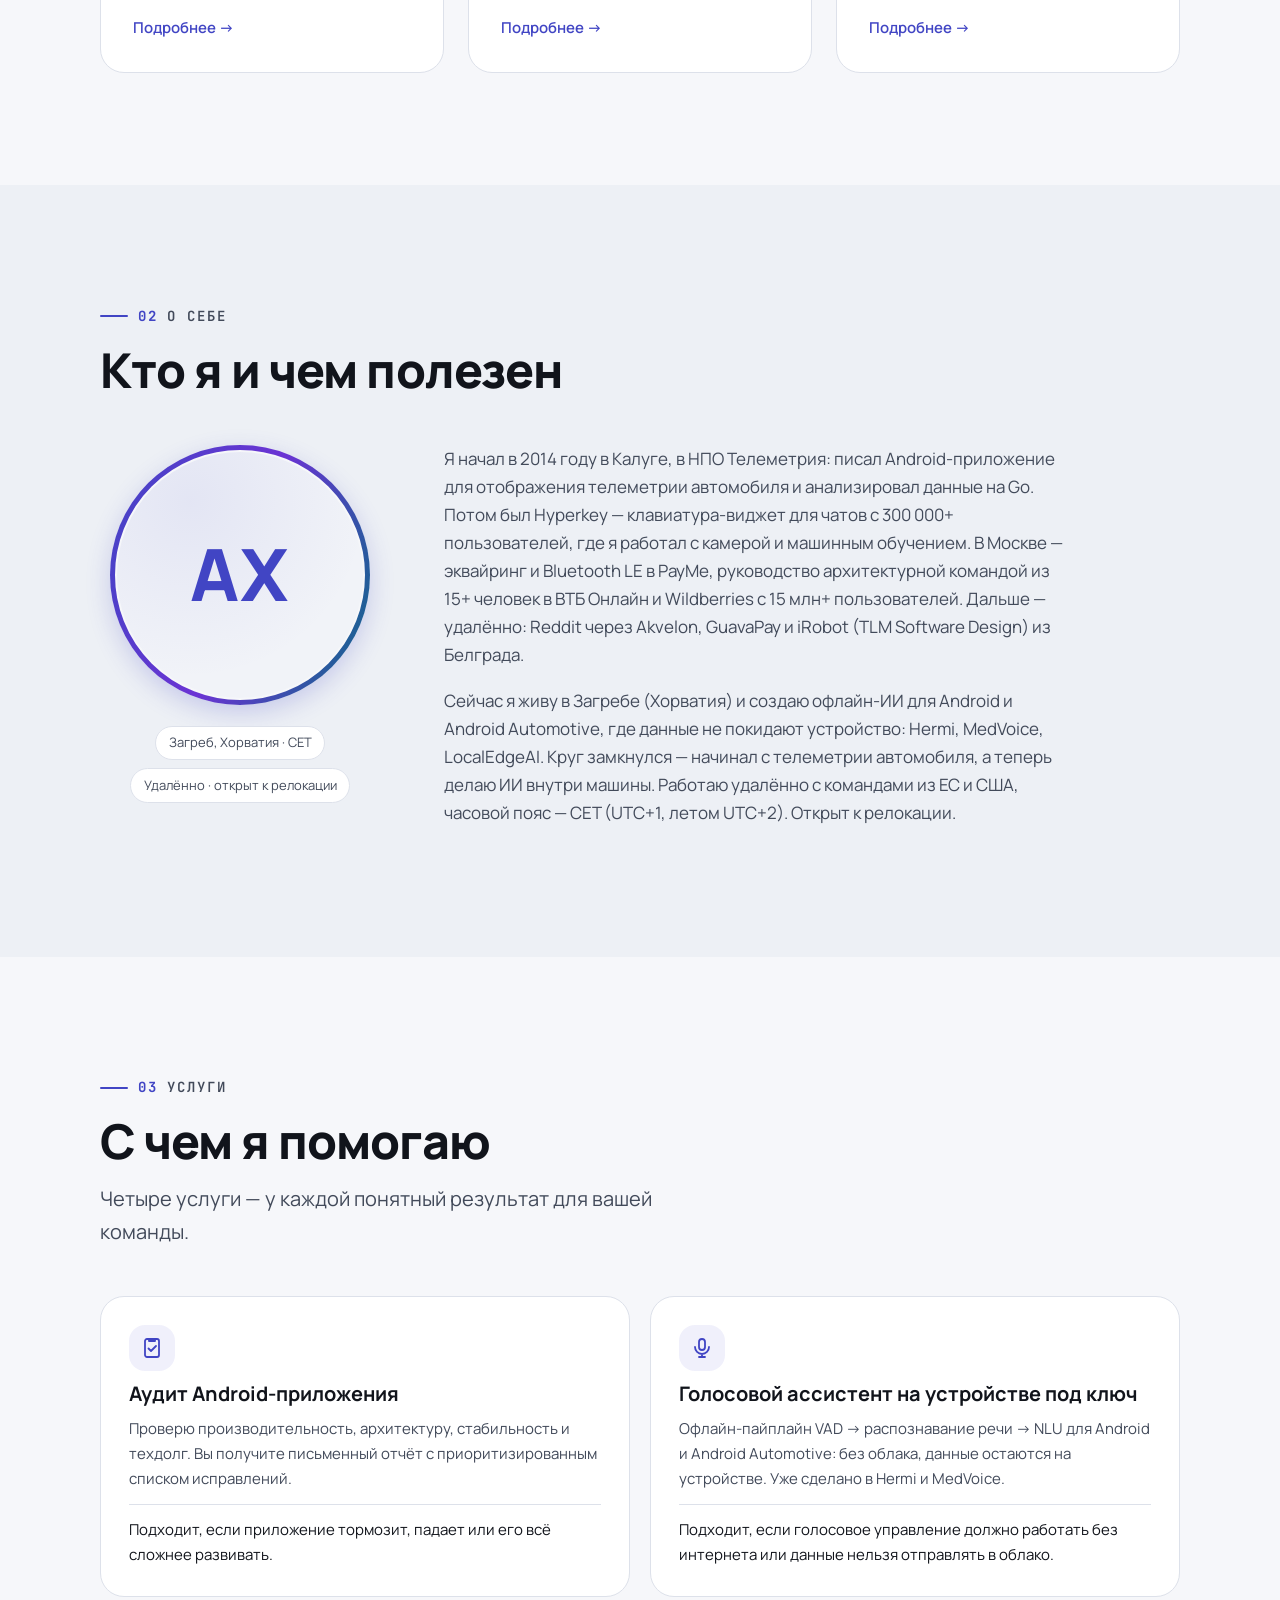
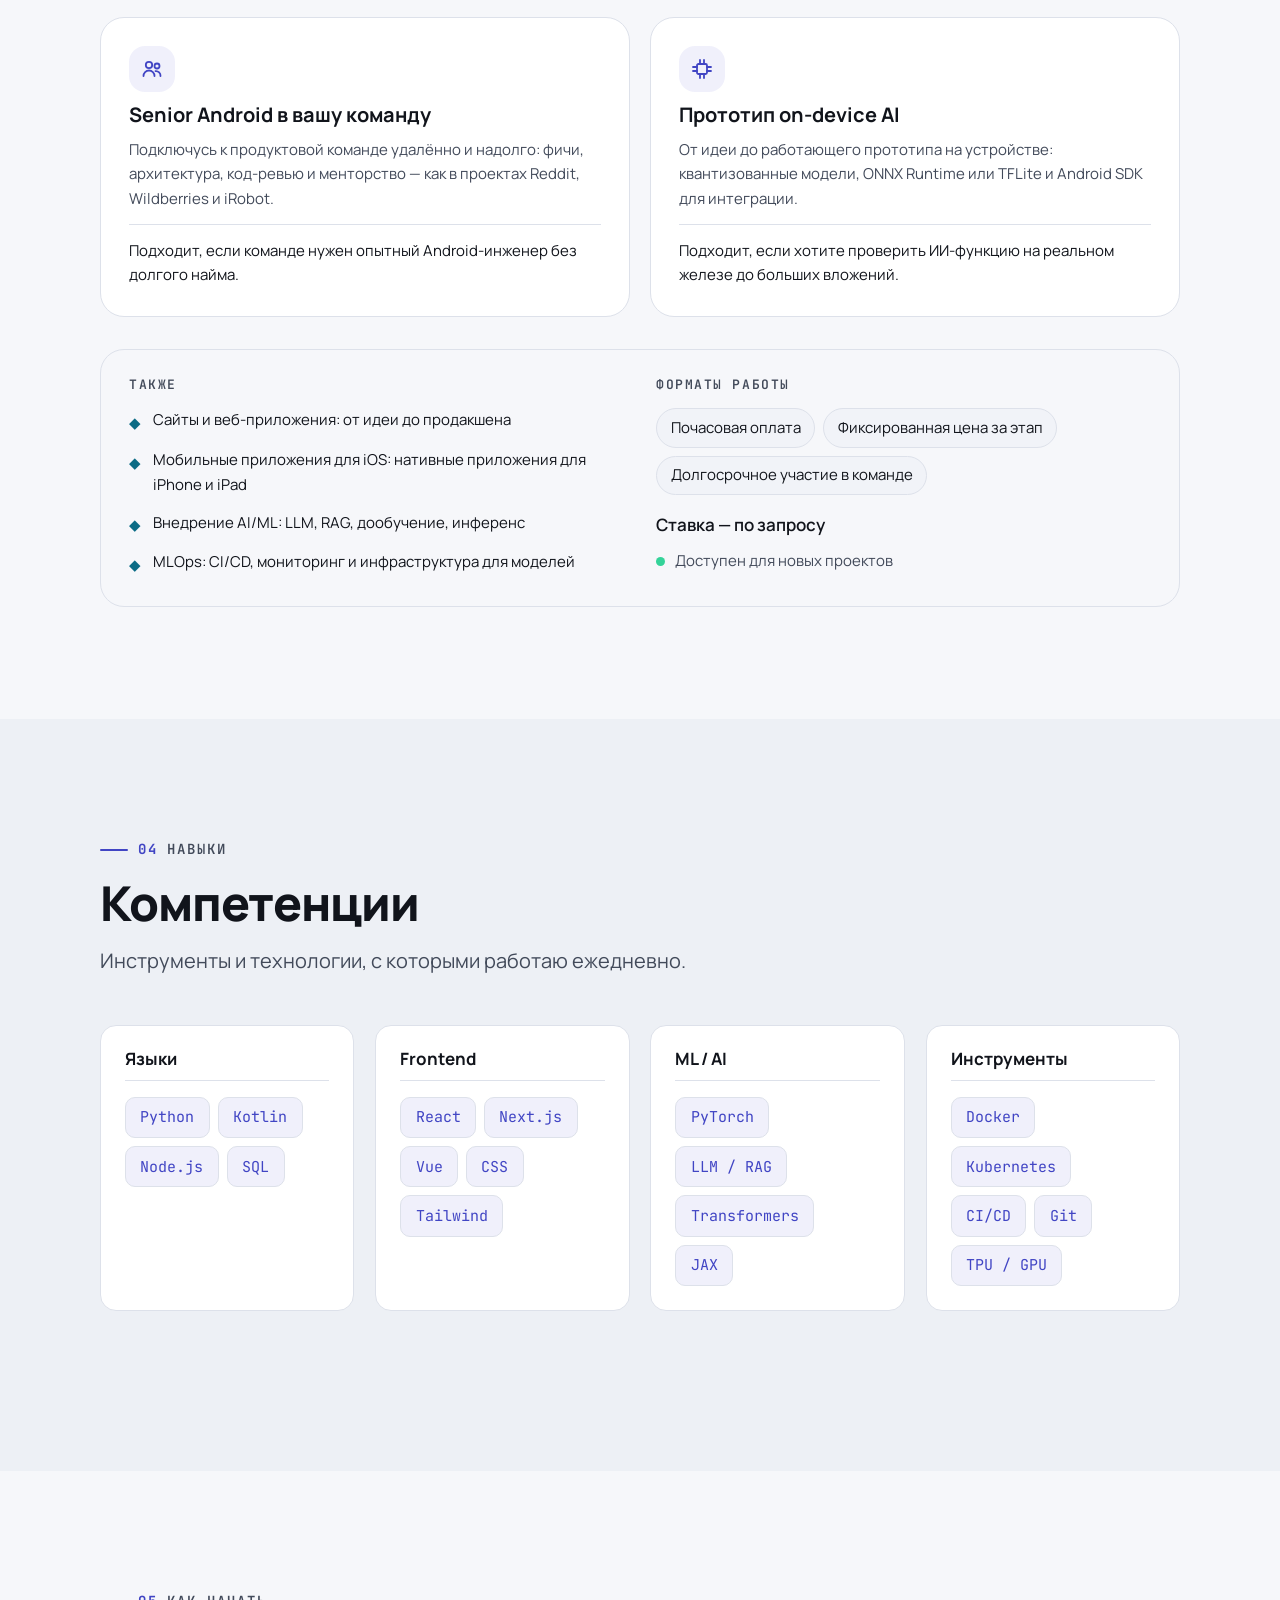
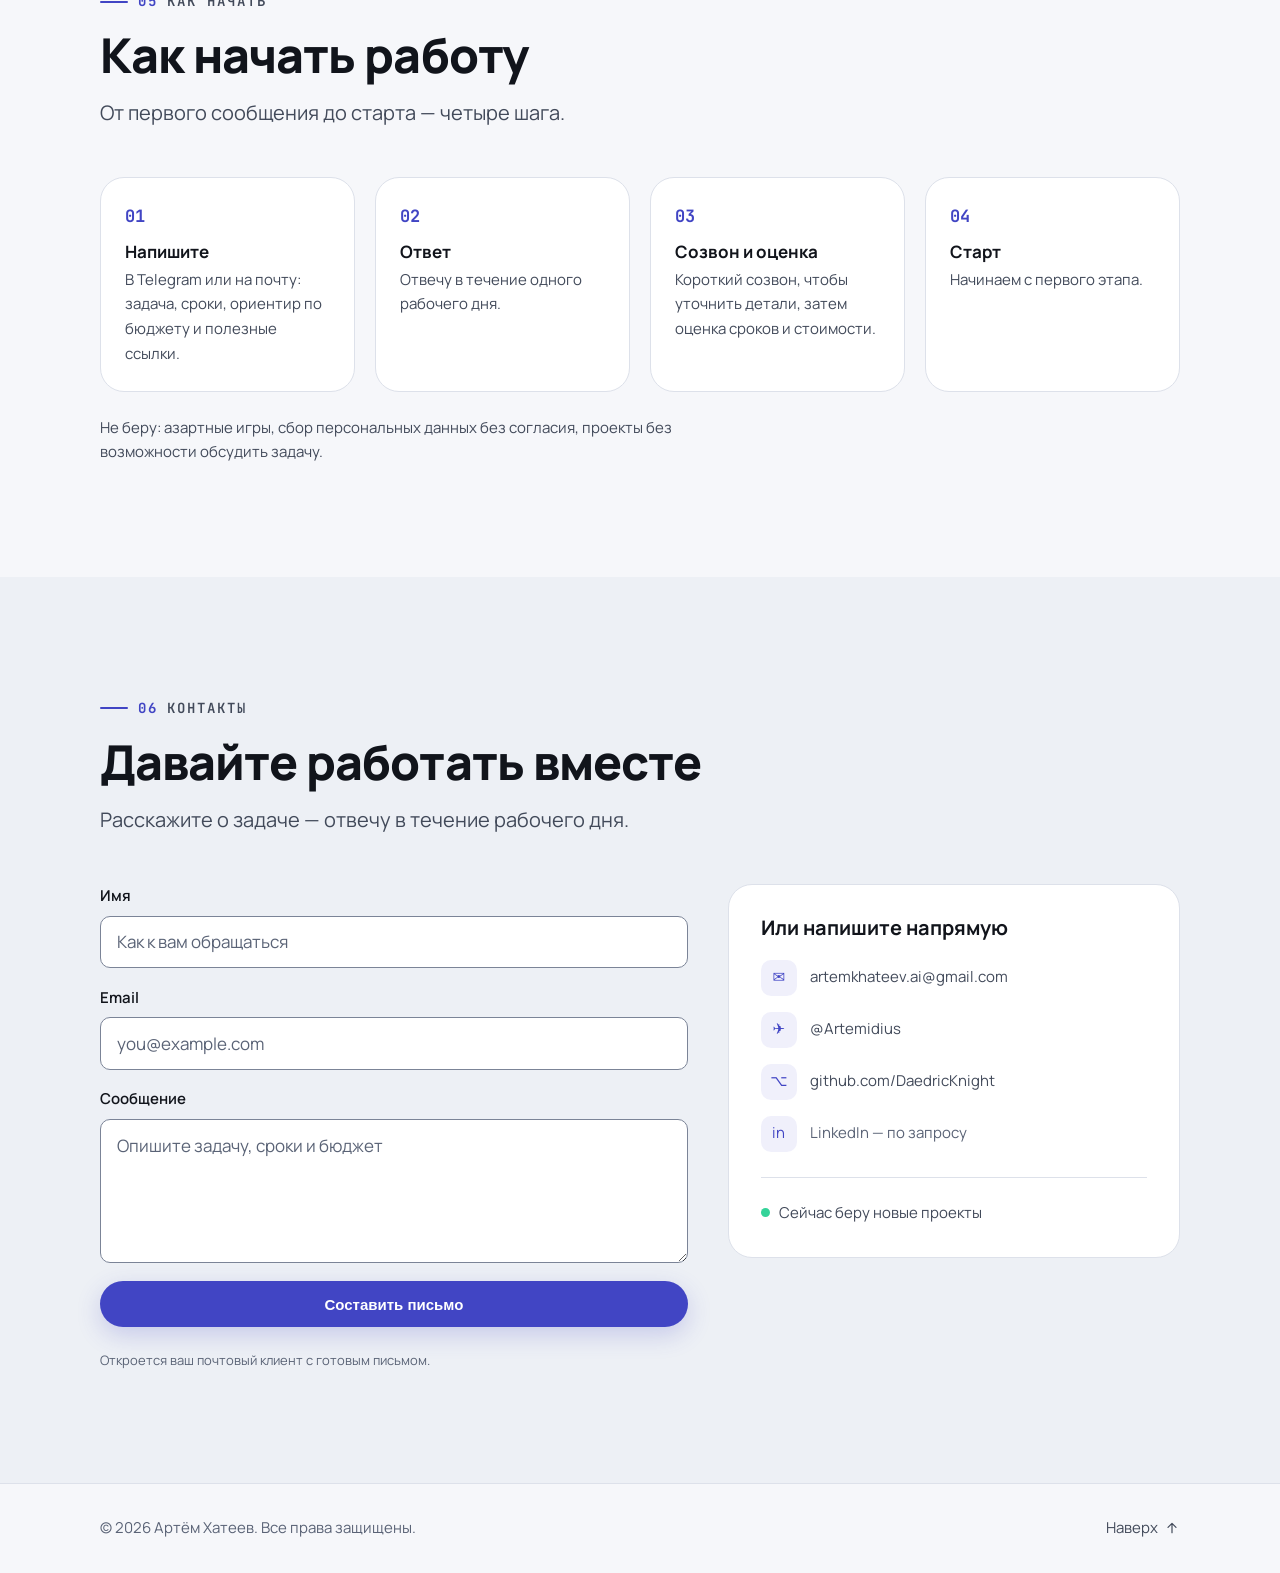
==== commit 3f3a3383: "Add Android development page, nav item and Open source blocks - android.html: positioning lead, six " ====
--- a/index.html
+++ b/index.html
@@ -14,7 +14,7 @@
   <link rel="stylesheet" href="https://fonts.googleapis.com/css2?family=Manrope:wght@400;500;600;700;800&family=JetBrains+Mono:wght@400;500;600&display=swap" />
 
   <!-- ?v= — сброс кеша браузера после обновлений; увеличивайте номер при изменениях -->
-  <link rel="stylesheet" href="assets/css/styles.css?v=18" />
+  <link rel="stylesheet" href="assets/css/styles.css?v=19" />
   <!-- Помечаем, что JS работает: только тогда элементы .reveal прячутся до анимации -->
   <script>document.documentElement.classList.add("js");</script>
 </head>
@@ -36,6 +36,7 @@
         <ul class="nav-list" id="nav-list">
           <li><a href="index.html" aria-current="page" data-i18n="nav.home">Главная</a></li>
           <li><a href="web.html" data-i18n="nav.web">Сайты и приложения</a></li>
+          <li><a href="android.html" data-i18n="nav.android">Android</a></li>
           <li><a href="ai.html" data-i18n="nav.ai">AI/ML</a></li>
           <li><a href="#contact" data-i18n="nav.contact">Контакты</a></li>
         </ul>
@@ -150,7 +151,7 @@
         <header class="section-head reveal">
           <span class="section-kicker"><span class="kicker-num">01</span><span data-i18n="home.k.choose">Направления</span></span>
           <h2 class="section-title" data-i18n="home.choose.title">Чем я занимаюсь</h2>
-          <p class="section-desc" data-i18n="home.choose.desc">Два направления, в которых я работаю. Выберите, что ближе к вашей задаче.</p>
+          <p class="section-desc" data-i18n="home.choose.desc">Три направления, в которых я работаю. Выберите, что ближе к вашей задаче.</p>
         </header>
 
         <div class="spec-grid">
@@ -160,6 +161,15 @@
             </span>
             <h3 class="spec-card-title" data-i18n="card.web.title">Сайты и приложения</h3>
             <p class="spec-card-desc" data-i18n="card.web.desc">Frontend, backend и мобильная разработка — быстрые и надёжные продукты.</p>
+            <span class="spec-more" data-i18n="card.more">Подробнее →</span>
+          </a>
+
+          <a class="spec-card reveal" href="android.html">
+            <span class="spec-ico" aria-hidden="true">
+              <svg width="28" height="28" viewBox="0 0 24 24" fill="none"><rect x="6" y="2.5" width="12" height="19" rx="2.5" stroke="currentColor" stroke-width="1.8"/><path d="M10.5 18.5h3" stroke="currentColor" stroke-width="1.8" stroke-linecap="round"/></svg>
+            </span>
+            <h3 class="spec-card-title" data-i18n="card.android.title">Android-разработка</h3>
+            <p class="spec-card-desc" data-i18n="card.android.desc">Senior Android с 2014 года: архитектура, производительность, Android Automotive и ИИ на устройстве.</p>
             <span class="spec-more" data-i18n="card.more">Подробнее →</span>
           </a>
 
@@ -441,7 +451,7 @@
     </div>
   </footer>
 
-  <script src="assets/js/i18n.js?v=18"></script>
-  <script src="assets/js/script.js?v=18"></script>
+  <script src="assets/js/i18n.js?v=19"></script>
+  <script src="assets/js/script.js?v=19"></script>
 </body>
 </html>
--- a/assets/css/styles.css
+++ b/assets/css/styles.css
@@ -285,15 +285,16 @@
   letter-spacing: 0.02em;
   box-shadow: var(--shadow-accent);
 }
-.brand-text { font-size: var(--fs-base); }
+.brand-text { font-size: var(--fs-base); white-space: nowrap; }
 
 .nav-list {
   display: flex;
-  gap: 0.35rem;
+  gap: 0.2rem;
 }
 .nav-list a {
   display: inline-block;
-  padding: 0.5rem 0.9rem;
+  padding: 0.5rem 0.65rem;
+  white-space: nowrap;
   border-radius: var(--radius-pill);
   color: var(--fg-muted);
   font-size: var(--fs-sm);
@@ -837,6 +838,38 @@
   max-width: 70ch;
 }
 
+/* --- Android: 3 колонки возможностей, факты в шапке страницы --- */
+.services-grid-3 { grid-template-columns: repeat(3, minmax(0, 1fr)); }
+.page-hero-stats { position: relative; z-index: 1; margin-top: 2rem; }
+.hero-stats.stats-6 { grid-template-columns: repeat(3, minmax(0, 1fr)); }
+
+/* --- Open source: список репозиториев --- */
+.oss-list {
+  display: grid;
+  grid-template-columns: repeat(auto-fill, minmax(260px, 1fr));
+  gap: 1rem;
+  margin: 0;
+  padding: 0;
+  list-style: none;
+}
+.oss-list > li[hidden] { display: none; }
+.oss-item {
+  display: flex;
+  flex-direction: column;
+  gap: 0.3rem;
+  height: 100%;
+  padding: 1.1rem 1.3rem;
+  background: var(--surface);
+  border: 1px solid var(--border);
+  border-radius: var(--radius);
+  color: inherit;
+  text-decoration: none;
+  transition: border-color var(--t-fast), transform var(--t-fast);
+}
+.oss-item:hover { border-color: var(--accent); transform: translateY(-3px); }
+.oss-name { font-family: var(--font-mono, monospace); font-weight: 600; color: var(--accent); font-size: var(--fs-sm); }
+.oss-desc { color: var(--fg-muted); font-size: var(--fs-sm); }
+
 /* --- Опыт / Timeline --- */
 .timeline { position: relative; display: grid; gap: 1.5rem; margin: 0 0 0 10px; padding: 0; list-style: none; } /* маркеры — точки, не номера */
 .timeline::before {
@@ -1184,6 +1217,8 @@
 ============================================================ */
 @media (max-width: 900px) {
   .steps { grid-template-columns: repeat(2, minmax(0, 1fr)); }
+  .services-grid-3 { grid-template-columns: repeat(2, minmax(0, 1fr)); }
+  .hero-stats.stats-6 { grid-template-columns: repeat(2, minmax(0, 1fr)); }
   .about-grid { grid-template-columns: 1fr; }
   .about-photo { position: static; }
   .photo-ring { max-width: 200px; }
@@ -1191,11 +1226,10 @@
   .hero-stats { grid-template-columns: repeat(2, 1fr); }
 }
 
-@media (max-width: 720px) {
-  .services-grid, .services-extra, .steps { grid-template-columns: 1fr; }
-  /* Мобильное меню */
+/* Меню-«гамбургер»: шесть пунктов навигации + языки + тема + кнопка помещаются
+   в одну строку только от ~1180px, поэтому мобильное меню включается раньше планшетной вёрстки. */
+@media (max-width: 1180px) {
   .menu-toggle { display: inline-flex; }
-  .cta-header { display: none; }
 
   .nav-list {
     position: fixed;
@@ -1206,11 +1240,17 @@
     border-bottom: 1px solid var(--border);
     padding: 1rem max(20px, env(safe-area-inset-left, 0px)) 1.5rem;
     transform: translateY(-120%);
-    transition: transform var(--t);
+    visibility: hidden; /* закрытое меню не видно и не попадает в порядок Tab */
+    transition: transform var(--t), visibility 0s linear var(--t);
     box-shadow: var(--shadow);
   }
-  .nav-list.open { transform: translateY(0); }
+  .nav-list.open { transform: translateY(0); visibility: visible; transition: transform var(--t), visibility 0s; }
   .nav-list a { display: block; padding: 0.85rem 1rem; font-size: var(--fs-base); }
+}
+
+@media (max-width: 720px) {
+  .services-grid, .services-grid-3, .services-extra, .steps { grid-template-columns: 1fr; }
+  .cta-header { display: none; }
 }
 
 /* Узкие телефоны: шапка (имя + языки + тема + меню) должна помещаться в ширину */
@@ -1218,7 +1258,7 @@
   .nav-inner { gap: 0.5rem; }
   .nav-actions { gap: 0.4rem; }
   .brand { min-width: 0; gap: 0.5rem; }
-  .brand-text { font-size: var(--fs-sm); }
+  .brand-text { font-size: var(--fs-sm); white-space: normal; }
   .lang-switch button { padding: 0.35rem 0.45rem; }
 }
 
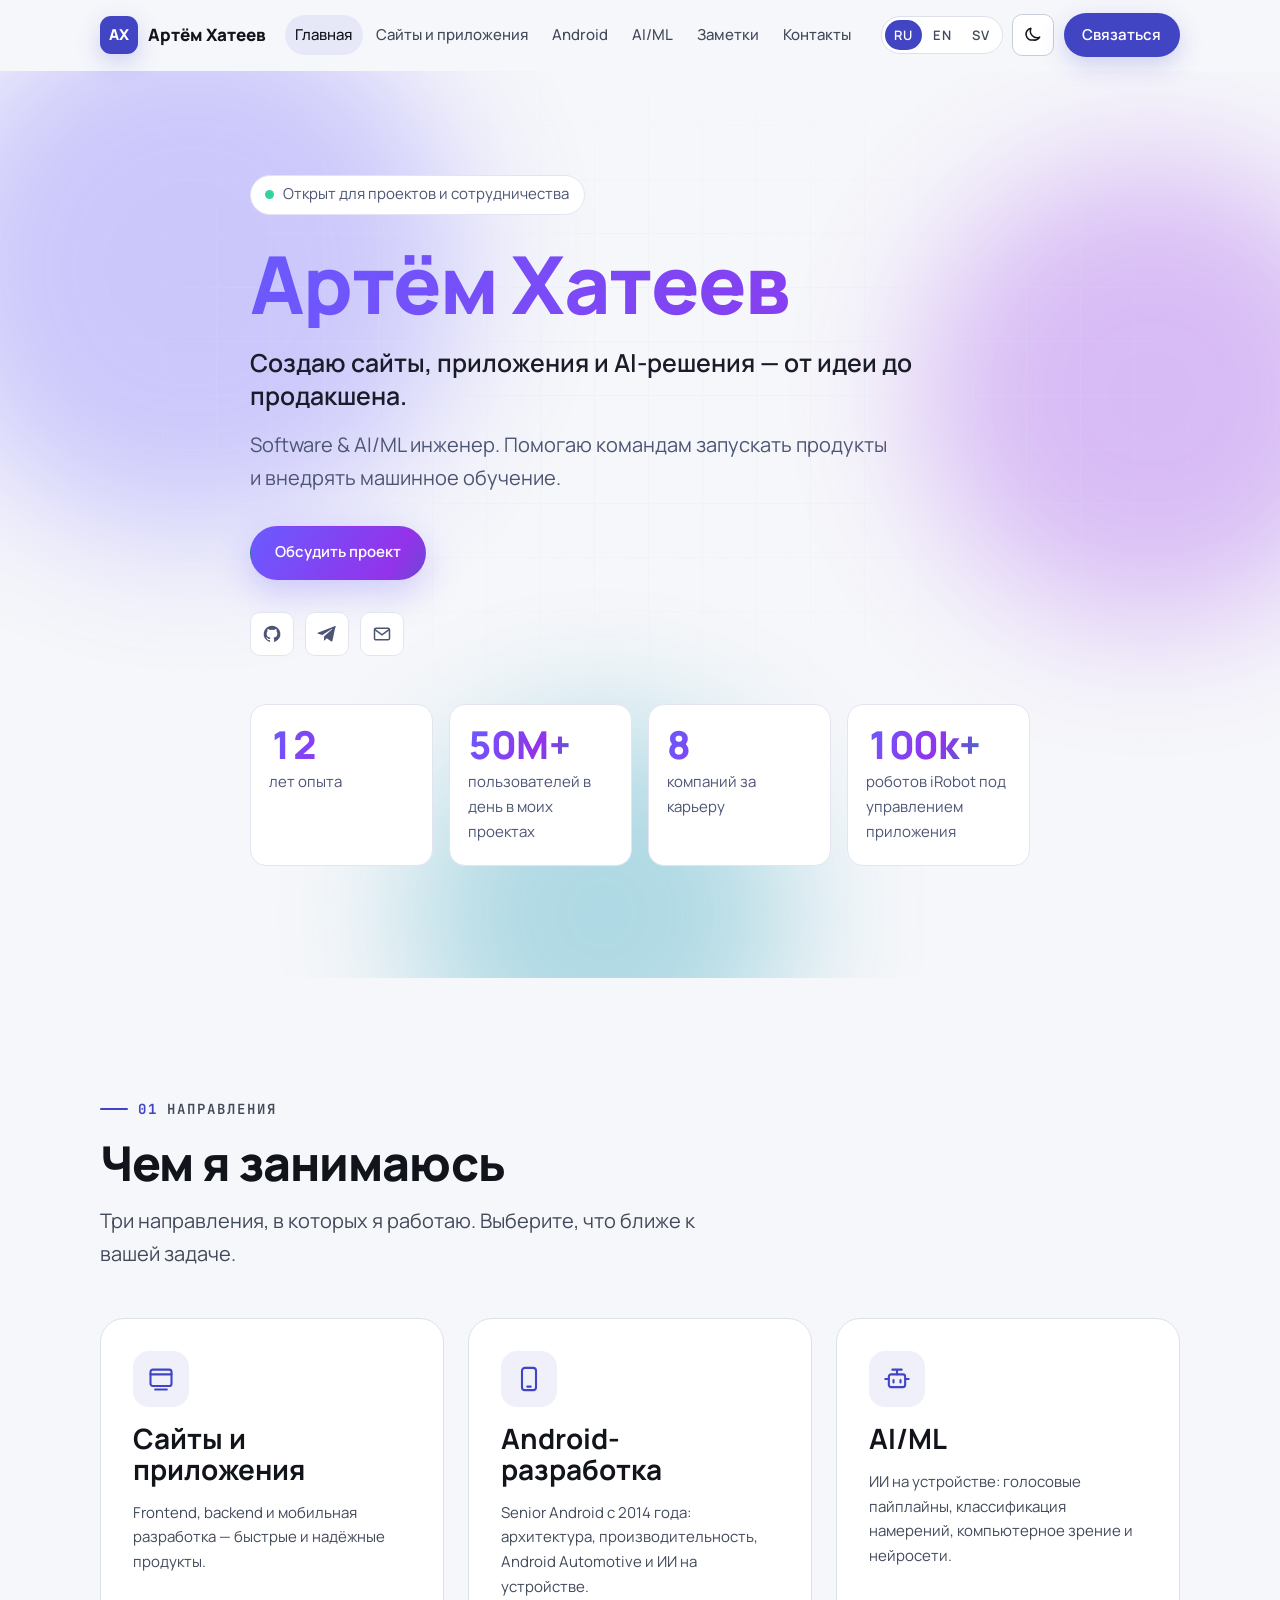
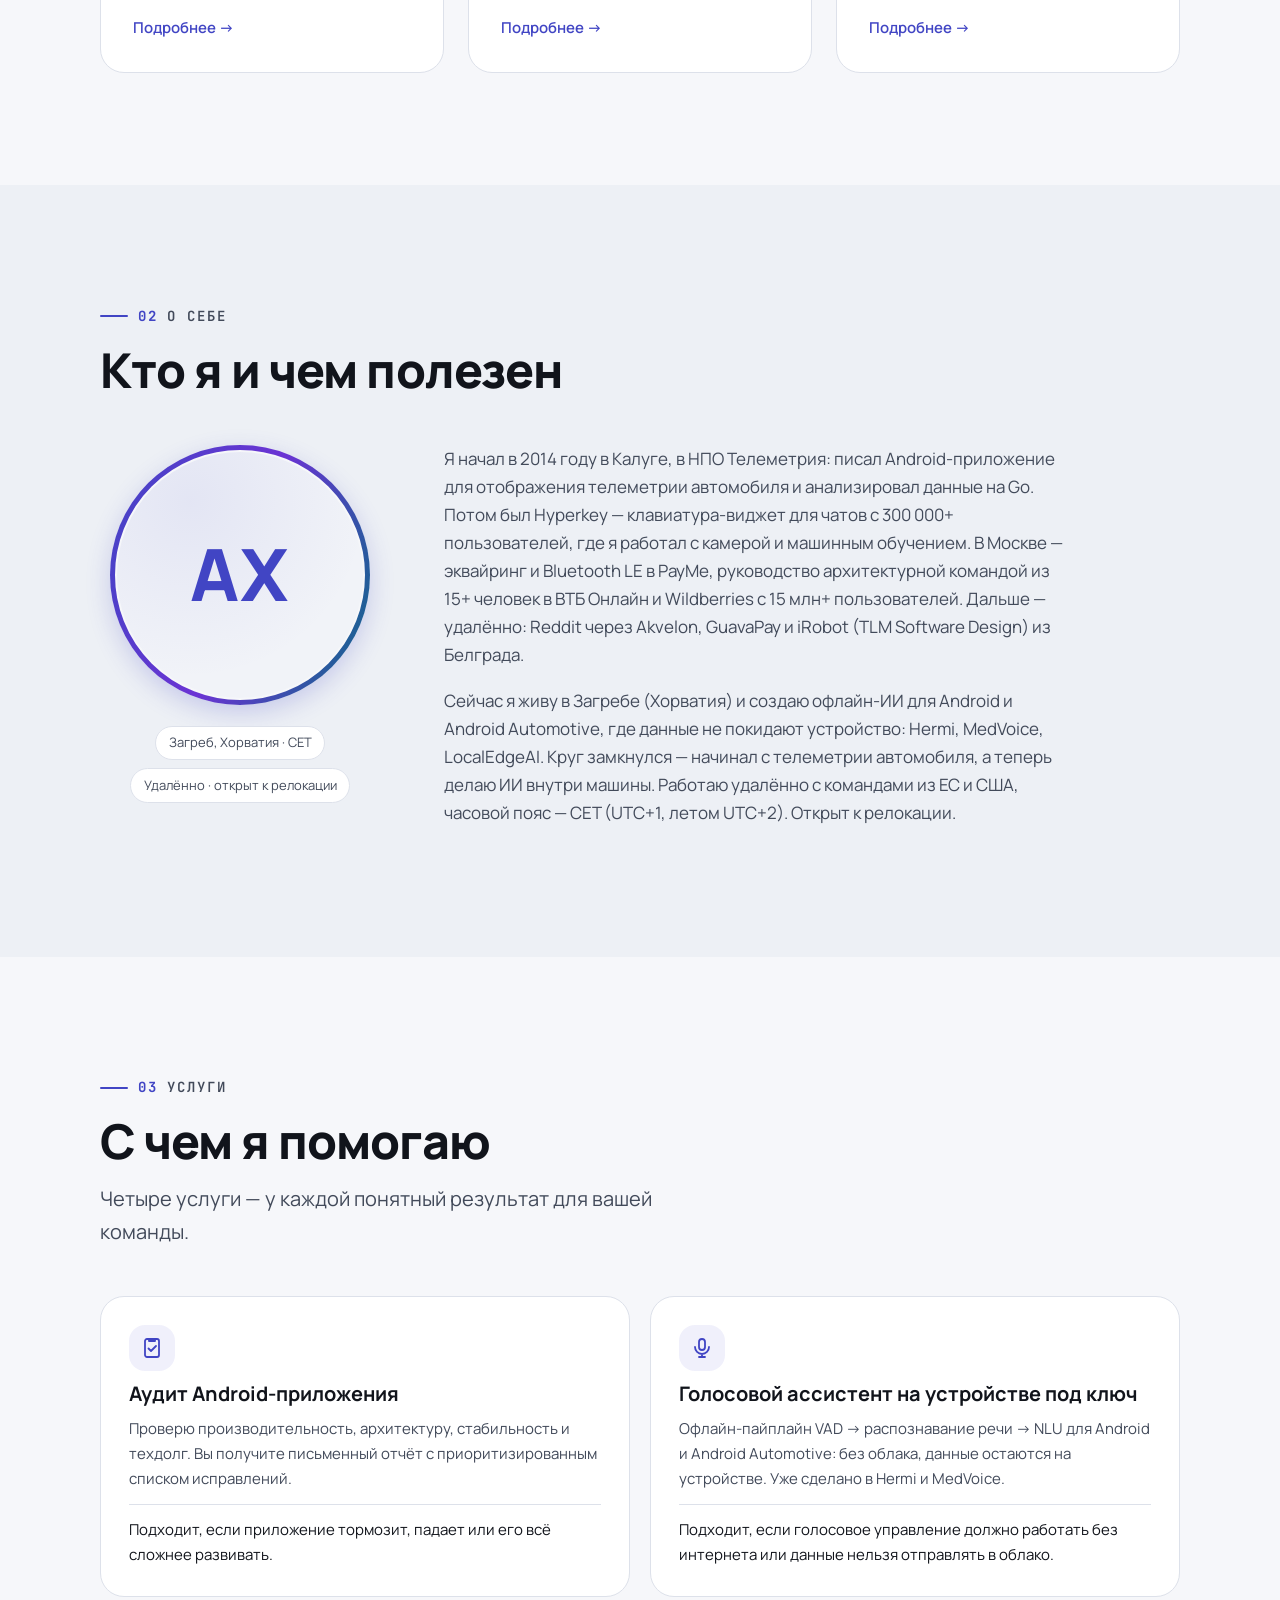
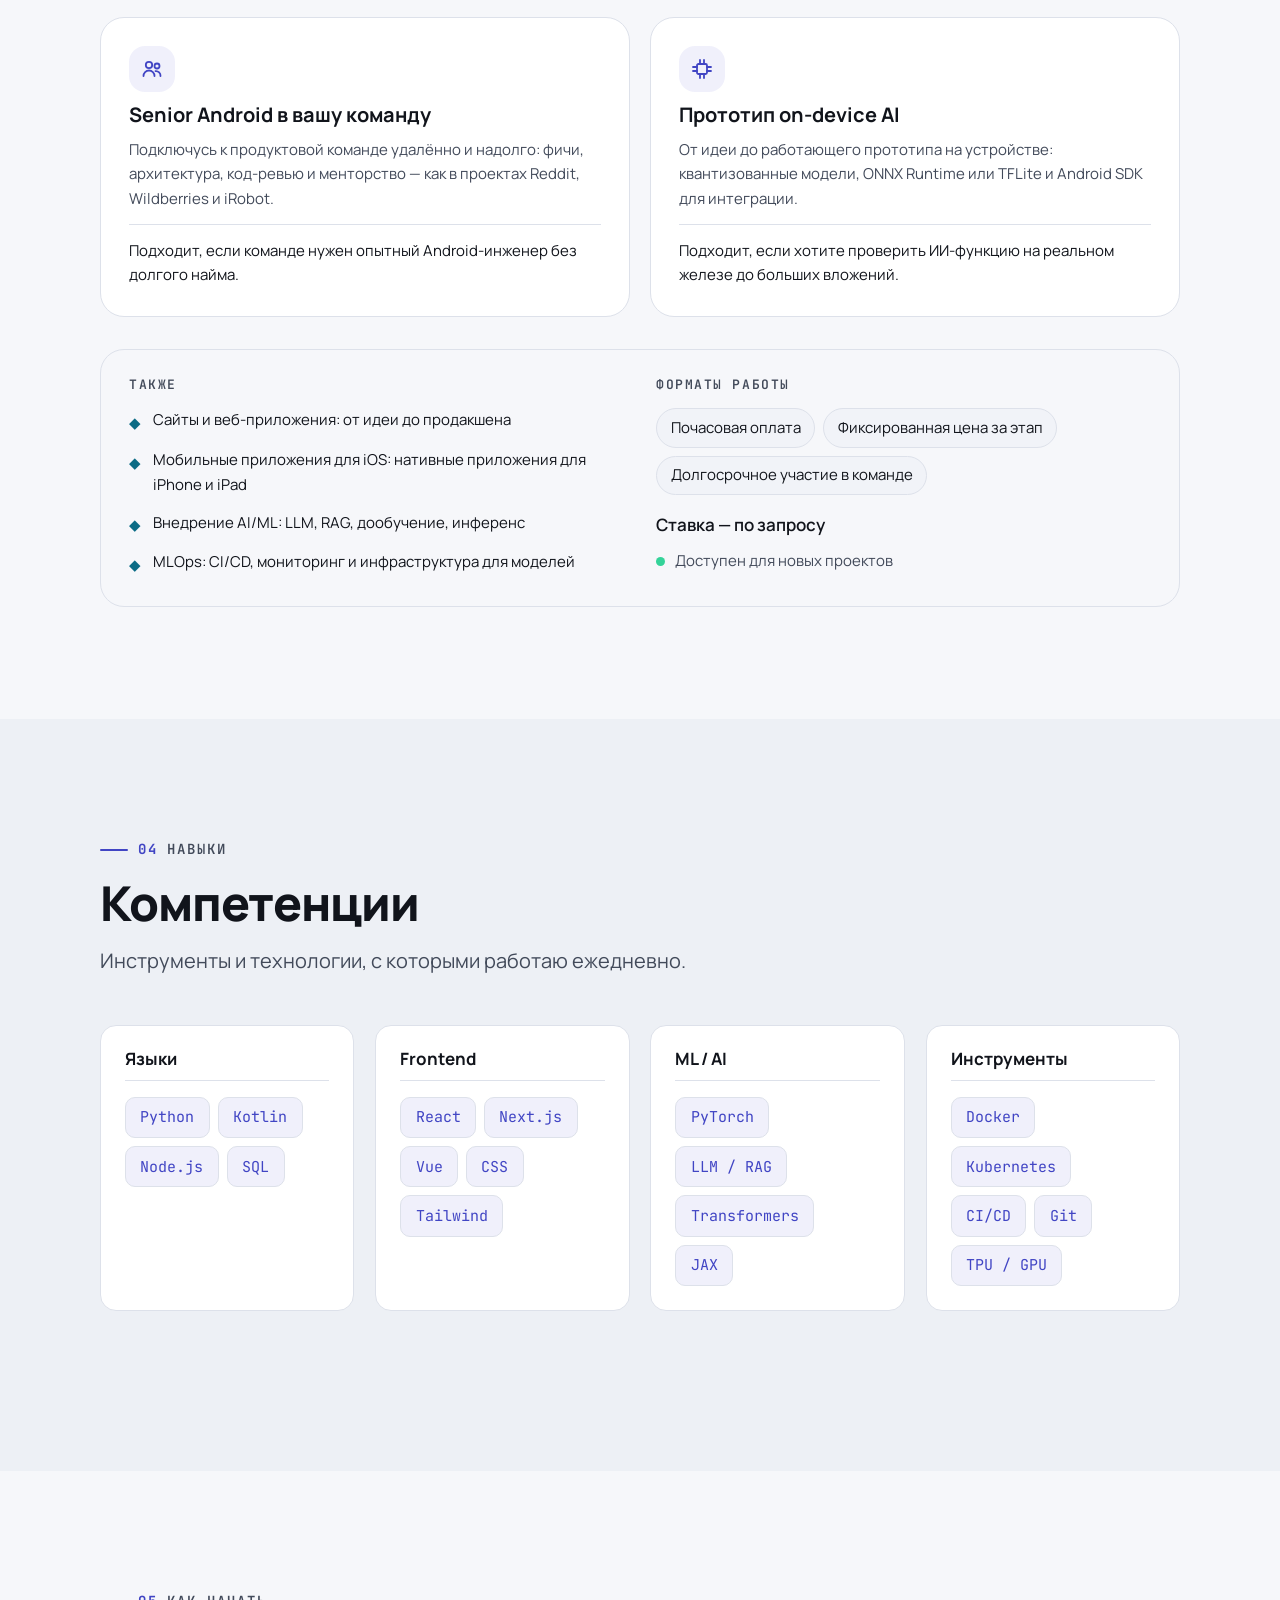
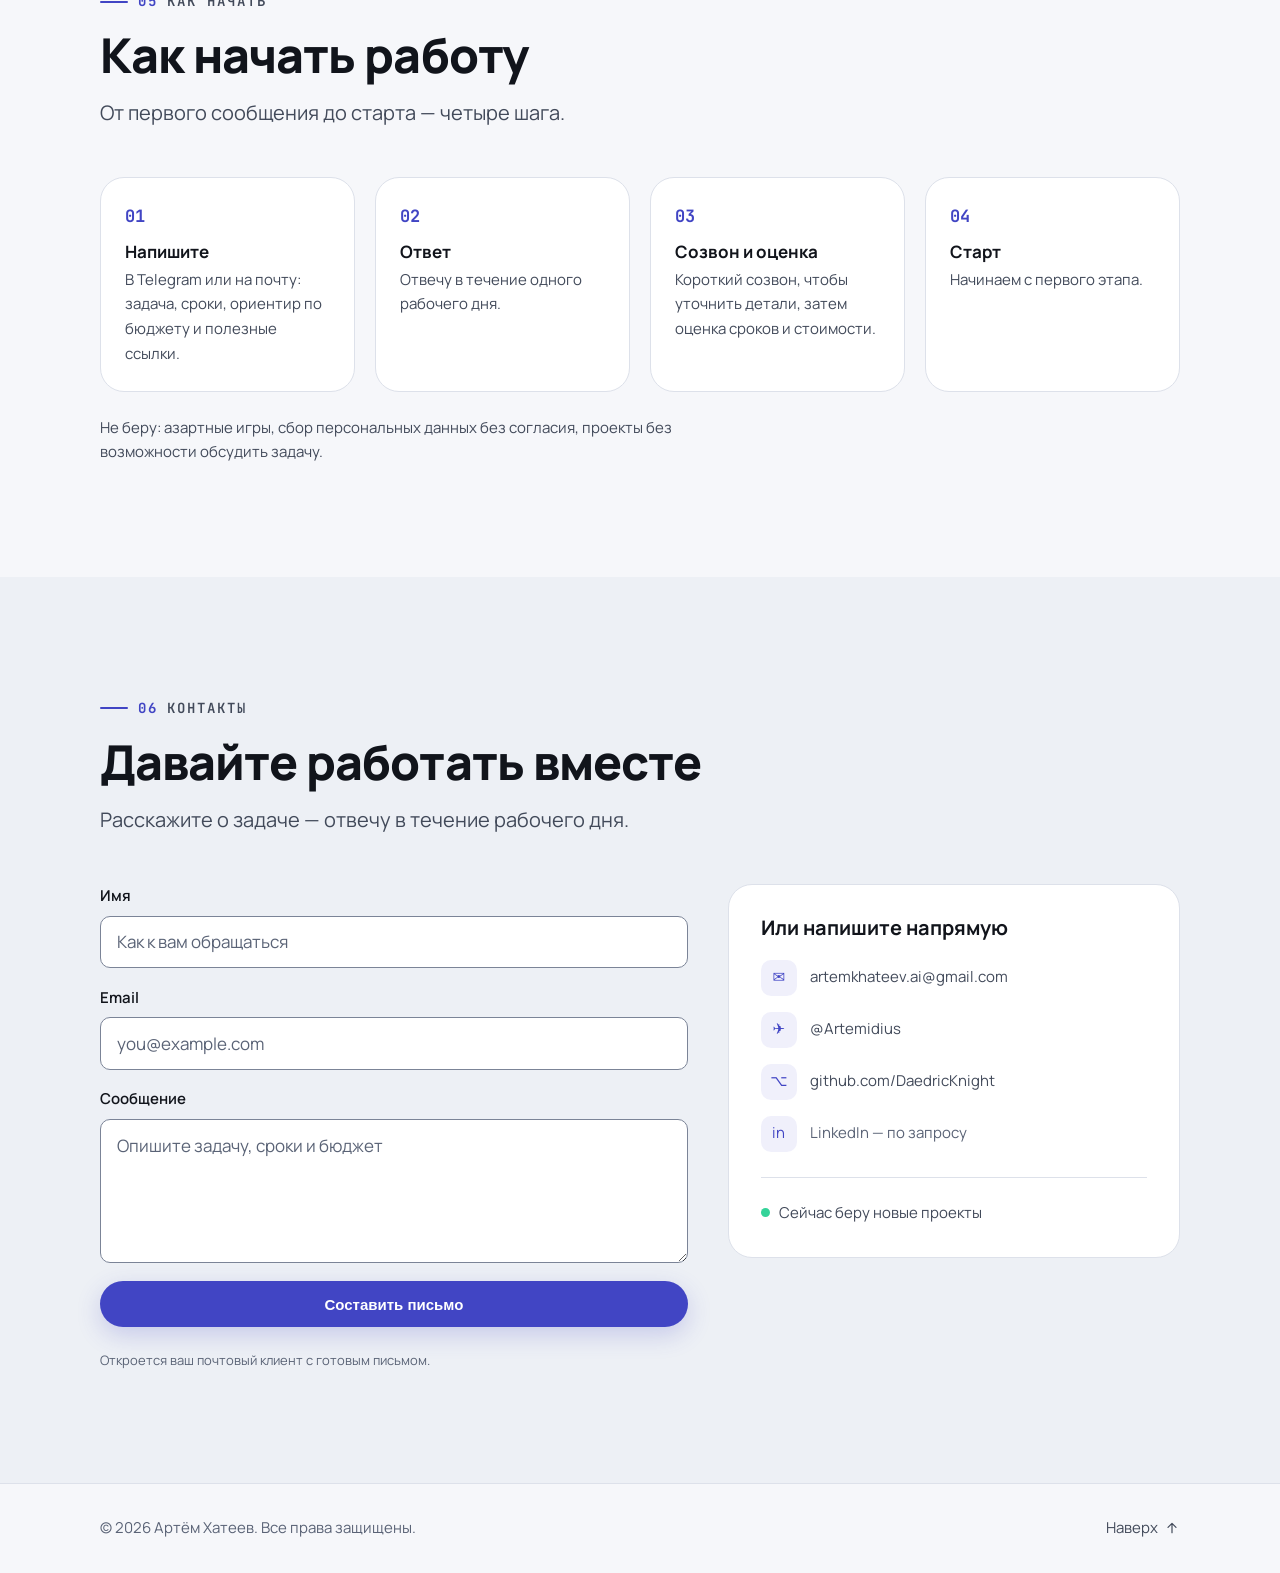
==== commit cfd0c335: "Add Notes section with two trilingual articles - notes.html index and two articles (Hermi, MedVoice)" ====
--- a/index.html
+++ b/index.html
@@ -14,7 +14,7 @@
   <link rel="stylesheet" href="https://fonts.googleapis.com/css2?family=Manrope:wght@400;500;600;700;800&family=JetBrains+Mono:wght@400;500;600&display=swap" />
 
   <!-- ?v= — сброс кеша браузера после обновлений; увеличивайте номер при изменениях -->
-  <link rel="stylesheet" href="assets/css/styles.css?v=19" />
+  <link rel="stylesheet" href="assets/css/styles.css?v=20" />
   <!-- Помечаем, что JS работает: только тогда элементы .reveal прячутся до анимации -->
   <script>document.documentElement.classList.add("js");</script>
 </head>
@@ -38,6 +38,7 @@
           <li><a href="web.html" data-i18n="nav.web">Сайты и приложения</a></li>
           <li><a href="android.html" data-i18n="nav.android">Android</a></li>
           <li><a href="ai.html" data-i18n="nav.ai">AI/ML</a></li>
+          <li><a href="notes.html" data-i18n="nav.notes">Заметки</a></li>
           <li><a href="#contact" data-i18n="nav.contact">Контакты</a></li>
         </ul>
       </nav>
@@ -451,7 +452,7 @@
     </div>
   </footer>
 
-  <script src="assets/js/i18n.js?v=19"></script>
-  <script src="assets/js/script.js?v=19"></script>
+  <script src="assets/js/i18n.js?v=20"></script>
+  <script src="assets/js/script.js?v=20"></script>
 </body>
 </html>
--- a/assets/css/styles.css
+++ b/assets/css/styles.css
@@ -870,6 +870,81 @@
 .oss-name { font-family: var(--font-mono, monospace); font-weight: 600; color: var(--accent); font-size: var(--fs-sm); }
 .oss-desc { color: var(--fg-muted); font-size: var(--fs-sm); }
 
+/* --- Заметки: список и статьи --- */
+.notes-list { display: grid; gap: 1.25rem; max-width: 820px; }
+.note-card {
+  display: flex;
+  flex-direction: column;
+  gap: 0.6rem;
+  padding: 1.6rem 1.8rem;
+  background: var(--surface);
+  border: 1px solid var(--border);
+  border-radius: var(--radius-lg);
+  position: relative;
+  transition: border-color var(--t-fast), transform var(--t-fast);
+}
+.note-card:hover { border-color: var(--accent); transform: translateY(-3px); }
+.note-card-title { font-size: var(--fs-xl); font-weight: 700; line-height: 1.25; }
+.note-card-title a { color: inherit; text-decoration: none; }
+/* Вся карточка кликабельна через ссылку в заголовке */
+.note-card-title a::after { content: ""; position: absolute; inset: 0; border-radius: inherit; }
+.note-card-title a:focus-visible { outline: none; }
+.note-card:focus-within { outline: 2px solid var(--accent); outline-offset: 3px; }
+.note-card-excerpt { color: var(--fg-muted); font-size: var(--fs-sm); }
+.note-card-more { font-weight: 600; color: var(--accent); font-size: var(--fs-sm); text-decoration: none; }
+.note-meta {
+  display: flex;
+  flex-wrap: wrap;
+  gap: 0.5rem;
+  margin: 0;
+  color: var(--fg-muted);
+  font-family: var(--font-mono);
+  font-size: var(--fs-xs);
+  letter-spacing: 0.02em;
+}
+
+.page-hero-article .page-hero-inner { max-width: 820px; }
+.page-hero-article h1 { font-size: clamp(1.75rem, 4vw, 2.5rem); line-height: 1.2; }
+.article-body { padding-top: clamp(2rem, 4vw, 3rem); }
+.container-narrow { max-width: calc(760px + 40px); }
+
+.prose { font-size: var(--fs-base); line-height: 1.75; }
+.prose > * + * { margin-top: 1.1rem; }
+.prose h2 { font-size: var(--fs-xl); font-weight: 700; line-height: 1.3; margin-top: 2.4rem; }
+.prose ul { list-style: disc; padding-left: 1.3rem; display: grid; gap: 0.5rem; }
+.prose li::marker { color: var(--accent); }
+.prose[hidden] { display: none; }
+
+.video-slot { margin: 2.5rem 0 0; }
+.video-slot[hidden] { display: none; }
+.video-frame, .video-slot iframe, .video-slot video {
+  display: block;
+  width: 100%;
+  aspect-ratio: 16 / 9;
+  border: 1px solid var(--border);
+  border-radius: var(--radius);
+  background: var(--surface);
+}
+.video-slot figcaption { margin-top: 0.5rem; color: var(--fg-muted); font-size: var(--fs-sm); }
+
+.note-source {
+  margin-top: 2.5rem;
+  padding-top: 1.5rem;
+  border-top: 1px solid var(--border);
+  color: var(--fg-muted);
+  font-size: var(--fs-sm);
+}
+.note-source a { color: var(--accent); overflow-wrap: anywhere; }
+.note-cta {
+  margin-top: 2.5rem;
+  padding: 2rem;
+  background: var(--surface);
+  border: 1px solid var(--border);
+  border-radius: var(--radius-lg);
+}
+.note-cta h2 { font-size: var(--fs-xl); font-weight: 700; }
+.note-cta p { margin: 0.5rem 0 1.25rem; color: var(--fg-muted); }
+
 /* --- Опыт / Timeline --- */
 .timeline { position: relative; display: grid; gap: 1.5rem; margin: 0 0 0 10px; padding: 0; list-style: none; } /* маркеры — точки, не номера */
 .timeline::before {
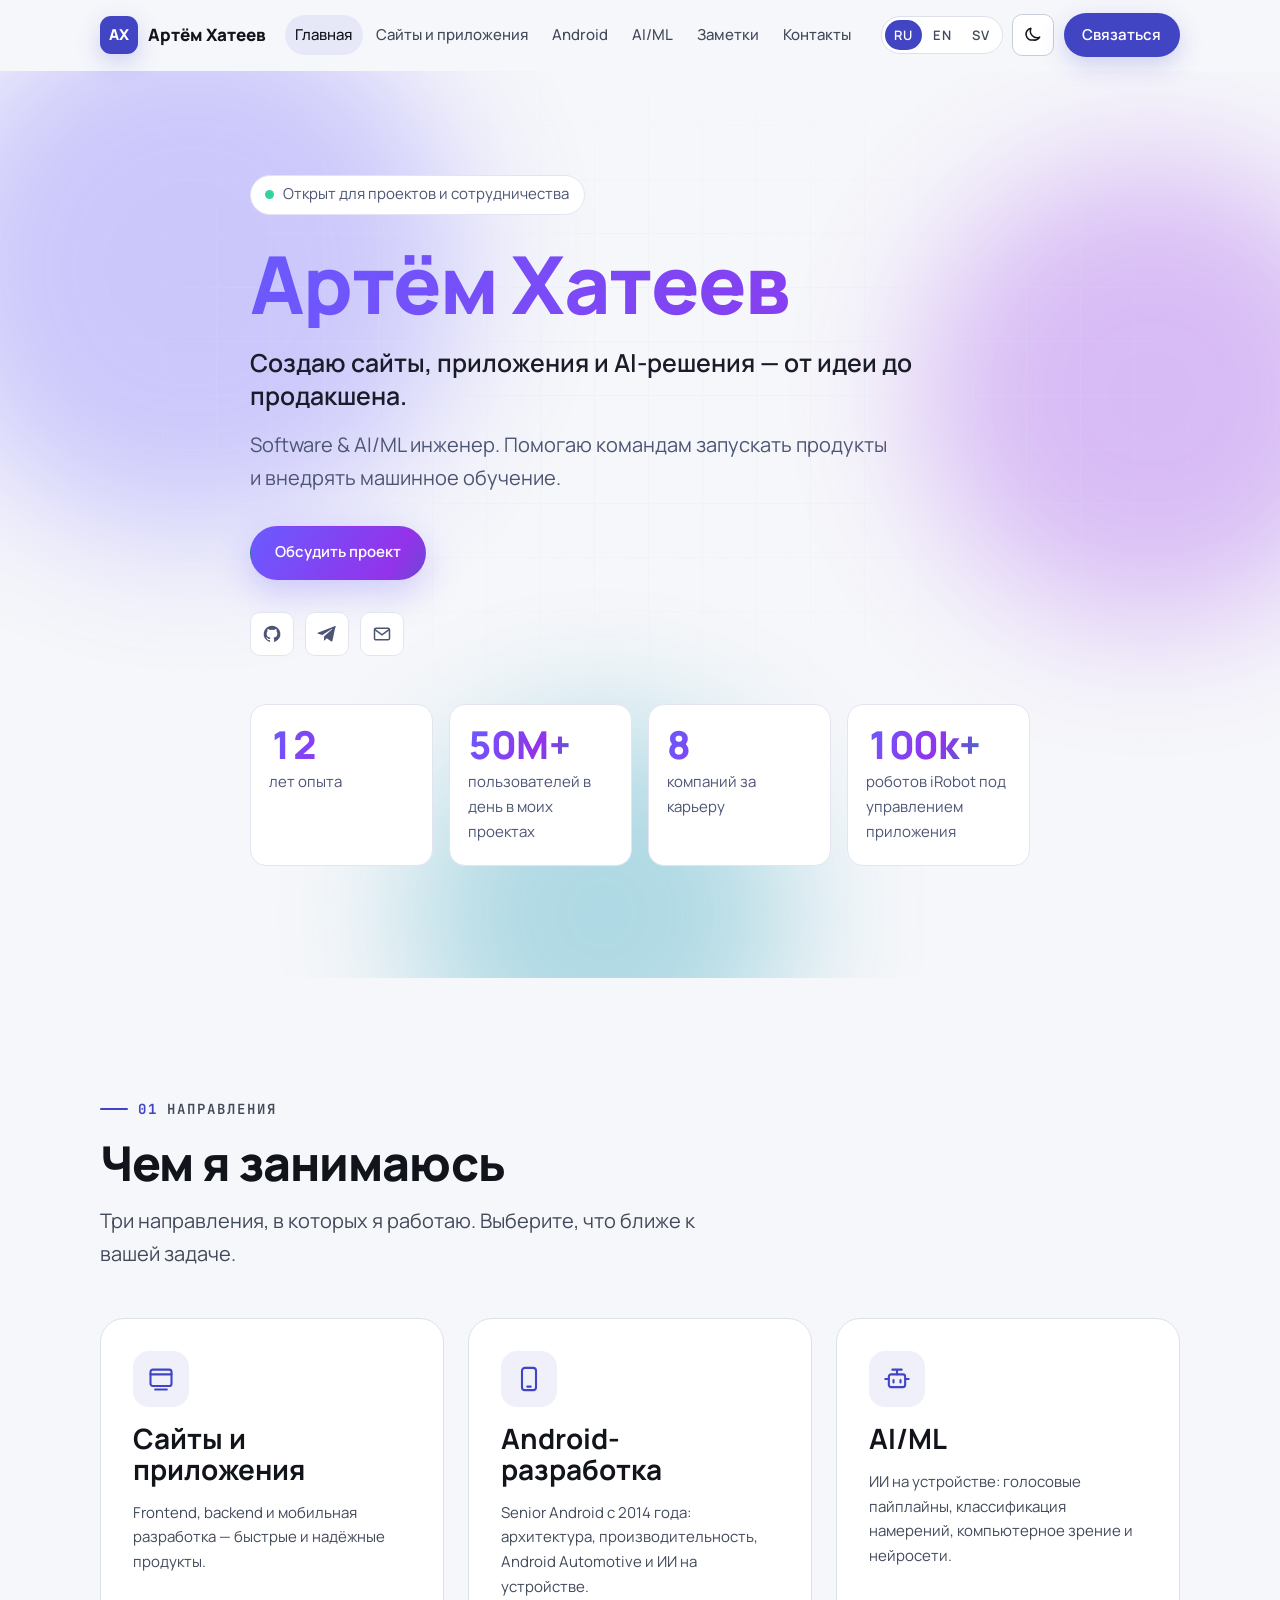
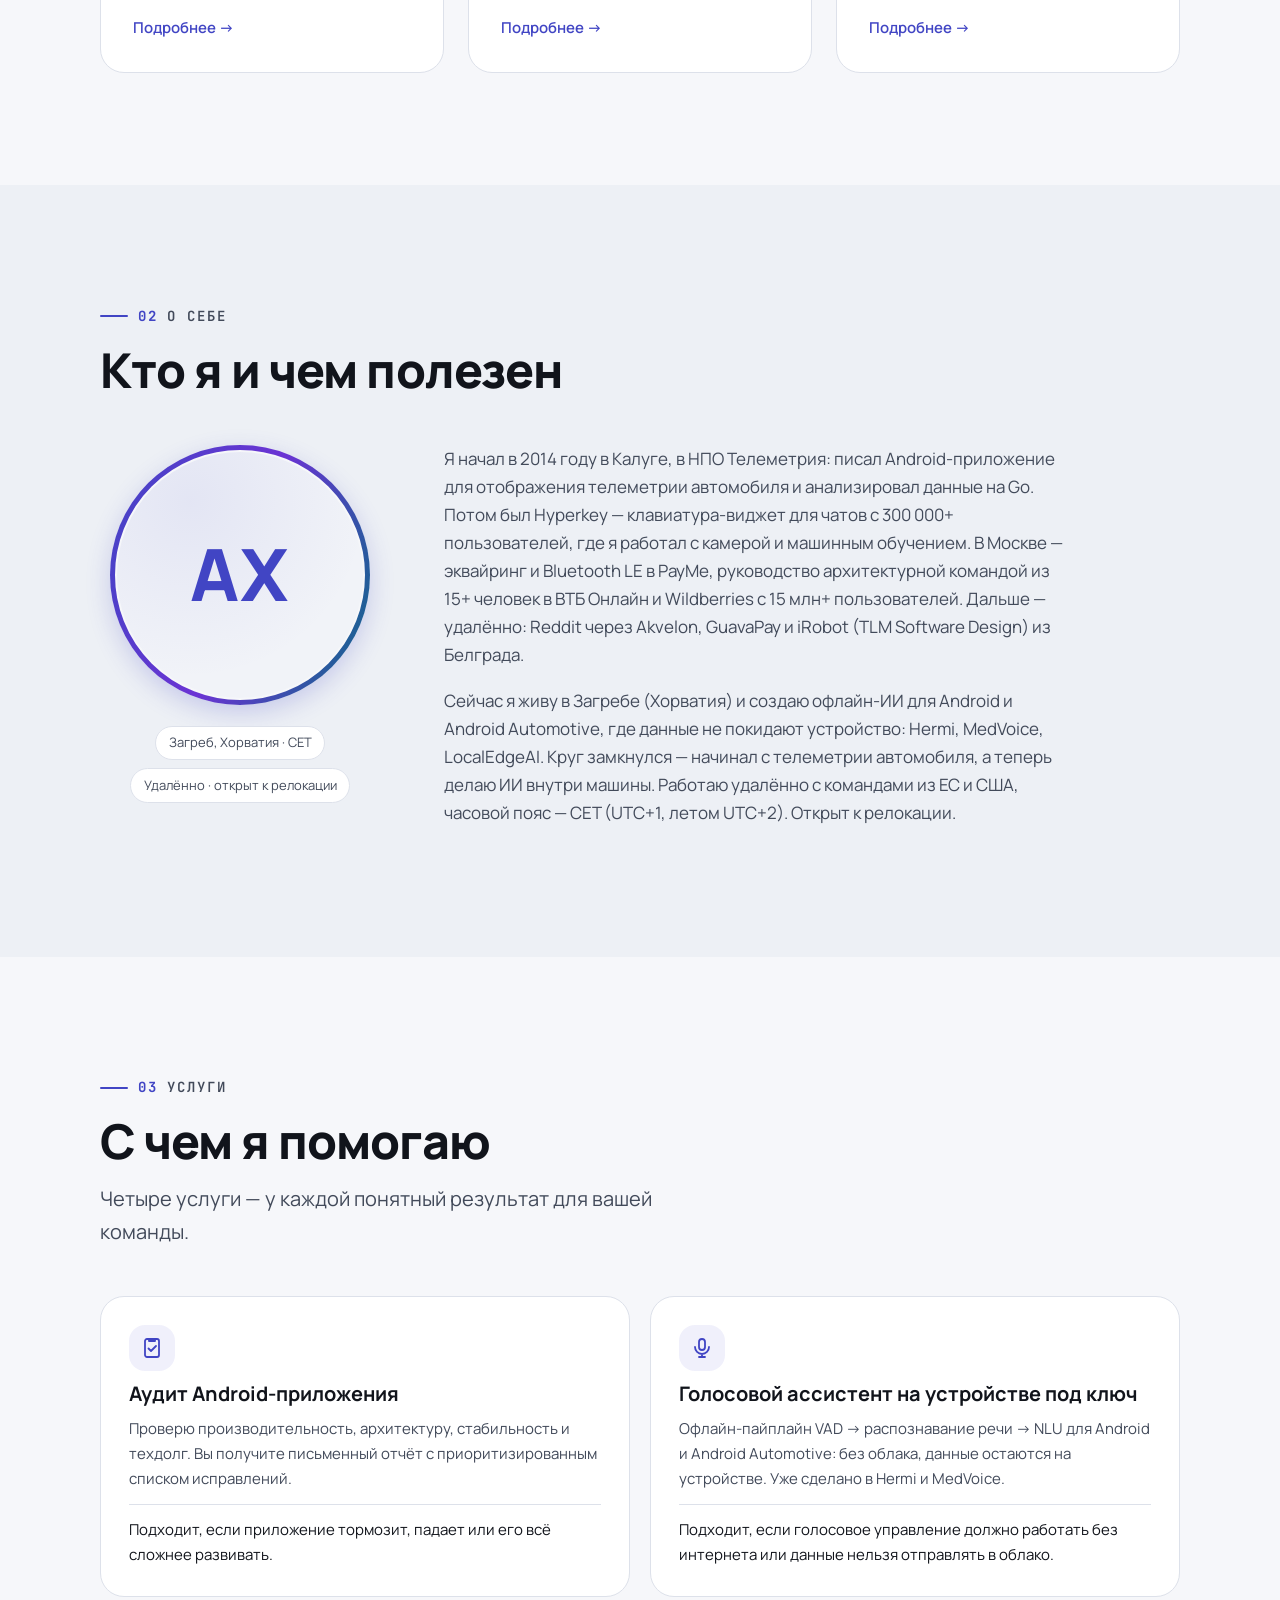
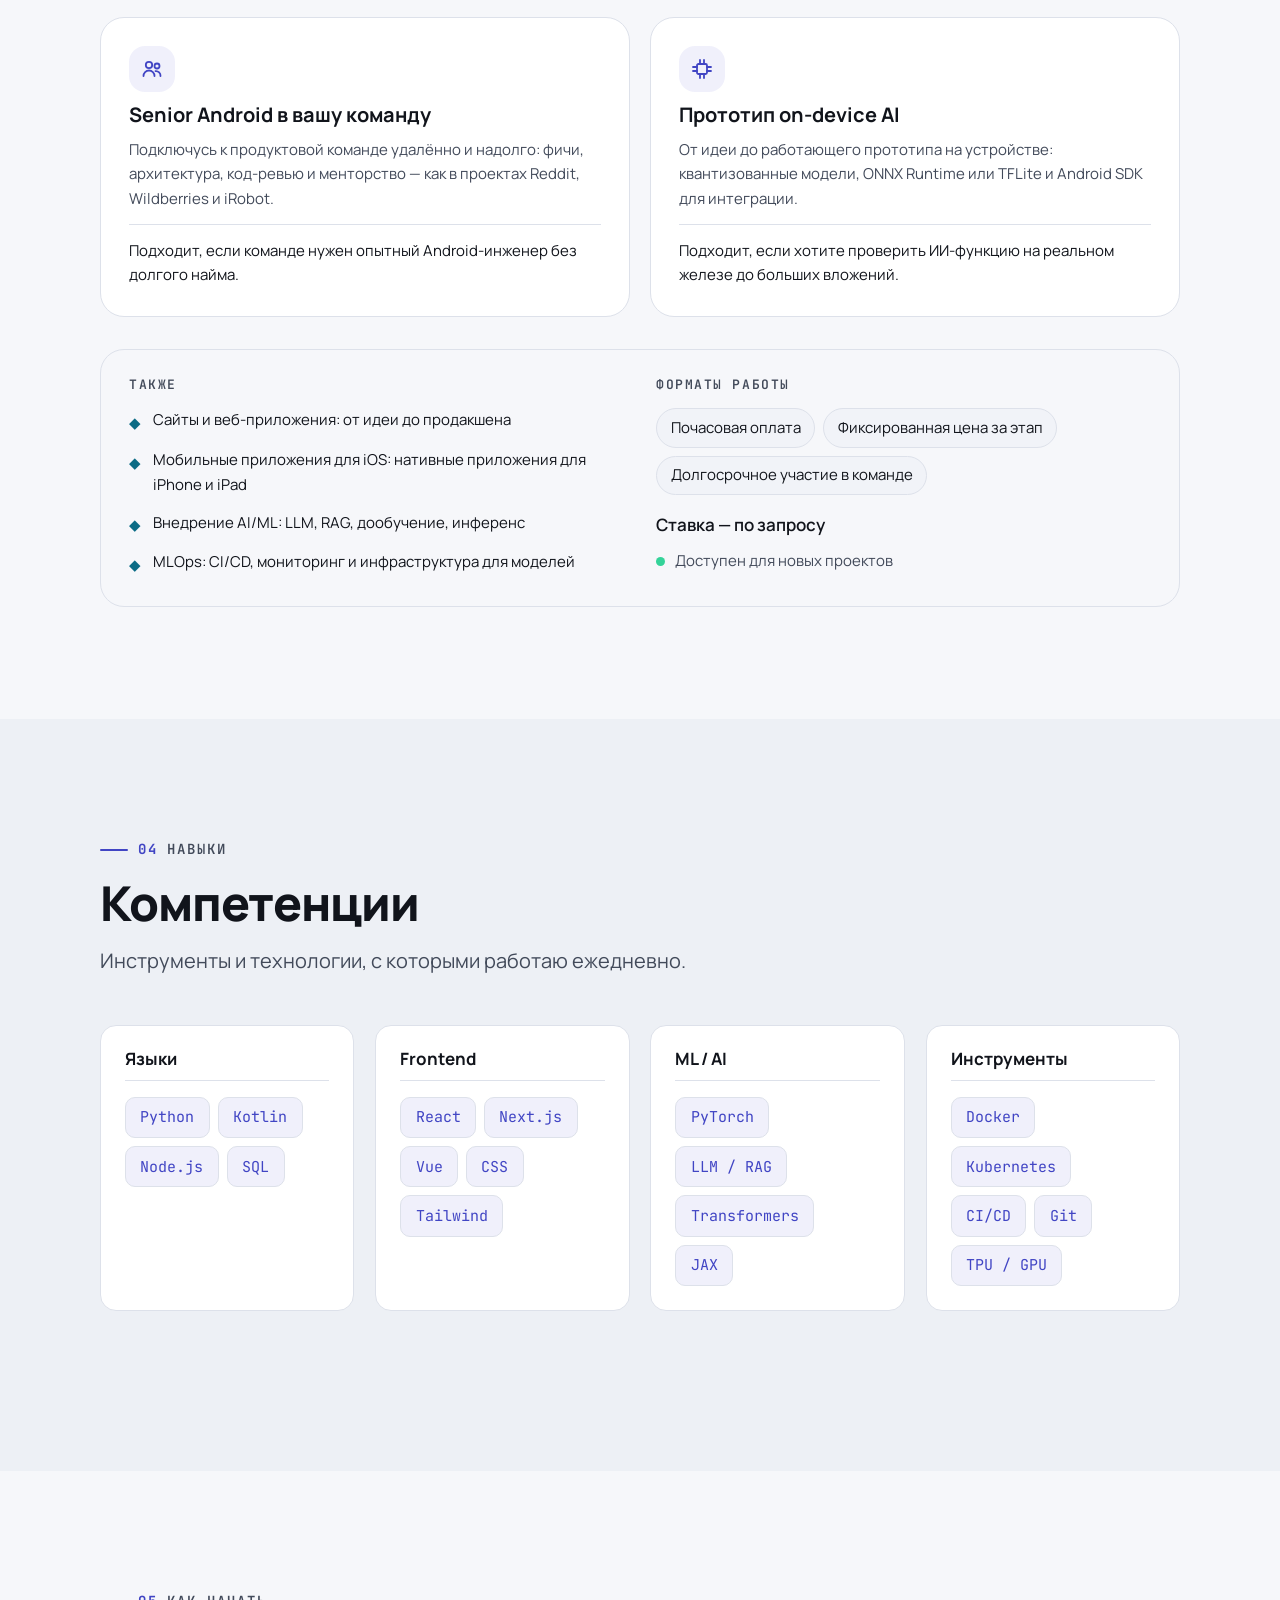
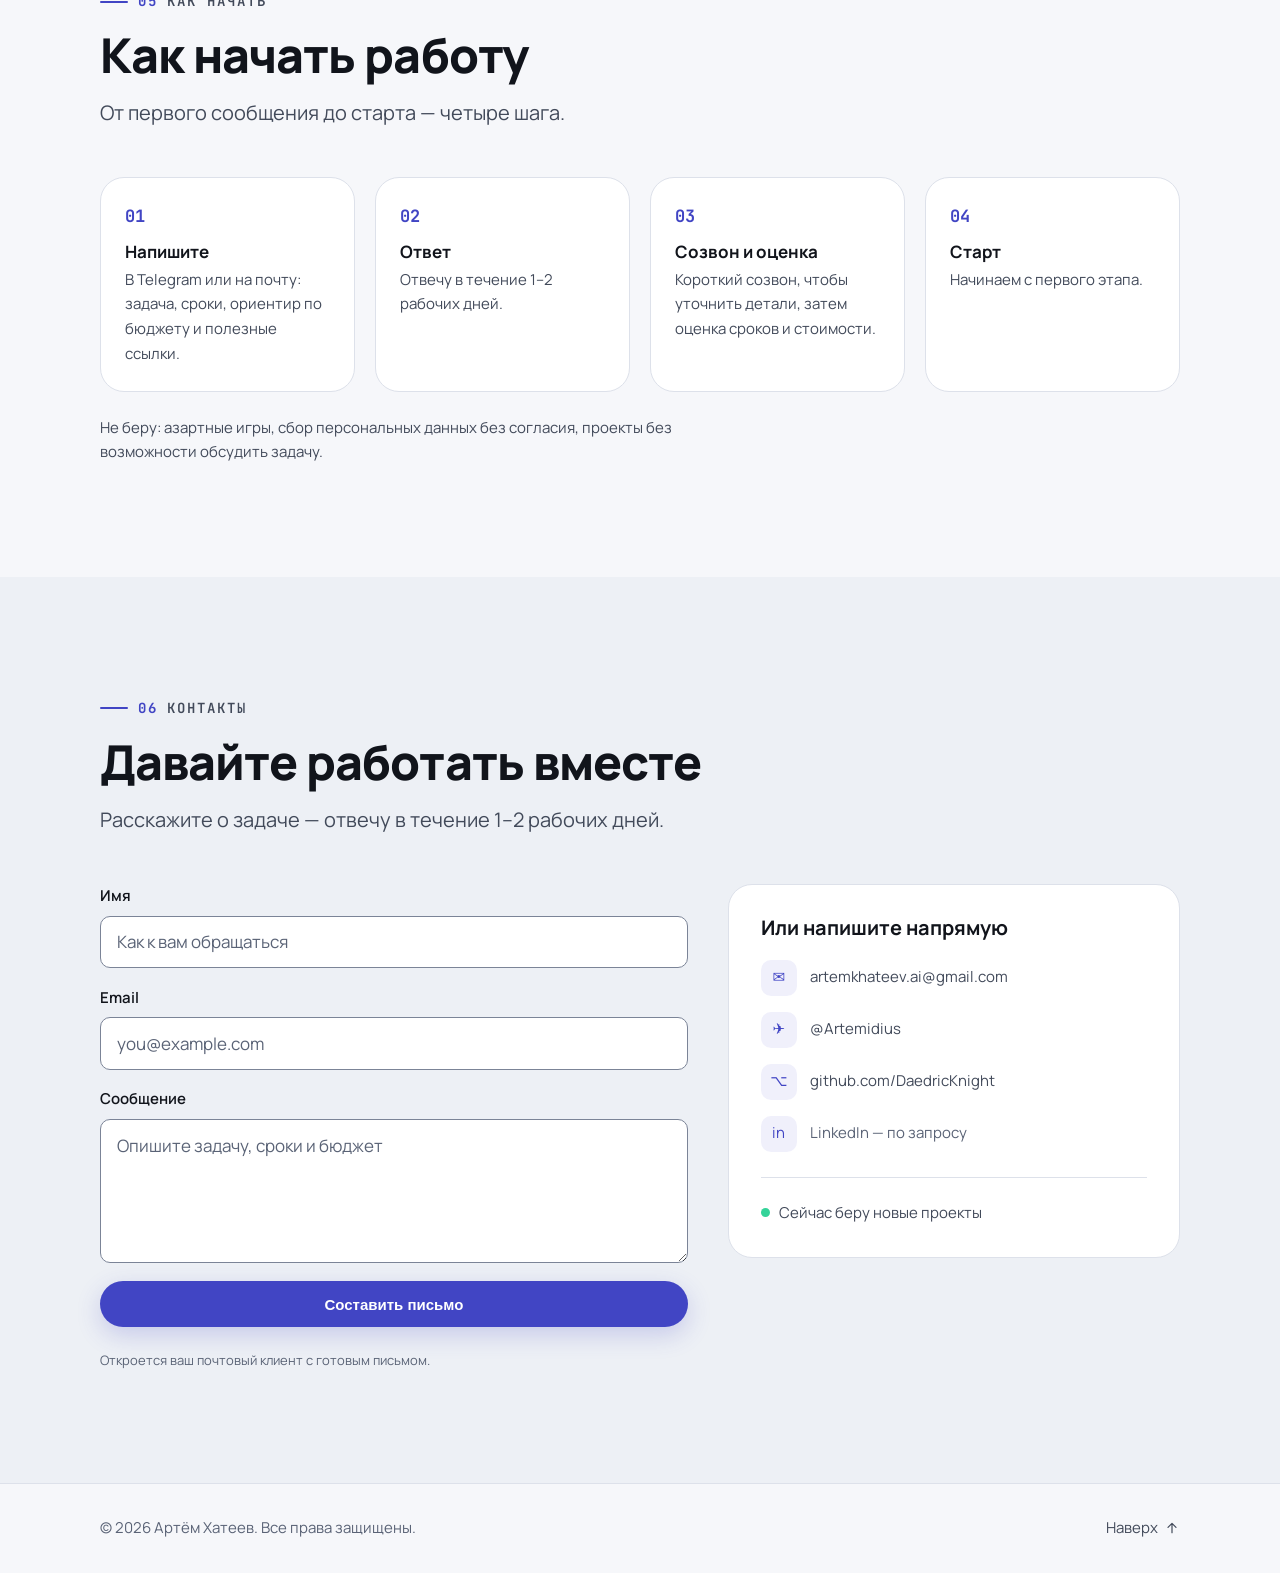
==== commit d815b792: "Add Hermi and MedVoice demo media; localise menu label; final response time - assets/media: hermi-de" ====
--- a/index.html
+++ b/index.html
@@ -14,7 +14,7 @@
   <link rel="stylesheet" href="https://fonts.googleapis.com/css2?family=Manrope:wght@400;500;600;700;800&family=JetBrains+Mono:wght@400;500;600&display=swap" />
 
   <!-- ?v= — сброс кеша браузера после обновлений; увеличивайте номер при изменениях -->
-  <link rel="stylesheet" href="assets/css/styles.css?v=20" />
+  <link rel="stylesheet" href="assets/css/styles.css?v=22" />
   <!-- Помечаем, что JS работает: только тогда элементы .reveal прячутся до анимации -->
   <script>document.documentElement.classList.add("js");</script>
 </head>
@@ -69,7 +69,7 @@
         <a class="btn btn-primary btn-sm cta-header" href="#contact" data-i18n="nav.cta">Связаться</a>
 
         <button class="icon-btn menu-toggle" id="menu-toggle" type="button"
-                data-i18n-aria="aria.menu" aria-label="Меню" aria-expanded="false" aria-controls="nav-list">
+                data-i18n-aria="aria.menu.open" aria-label="Открыть меню" aria-expanded="false" aria-controls="nav-list">
           <span class="menu-bar"></span>
           <span class="menu-bar"></span>
           <span class="menu-bar"></span>
@@ -109,6 +109,8 @@
 
         <div class="hero-cta reveal">
           <a class="btn btn-primary" href="#contact" data-i18n="cta.discuss">Обсудить проект</a>
+          <!-- Появляется, только если в assets/js/script.js задан BOOKING_URL -->
+          <a class="btn btn-secondary" href="#" target="_blank" rel="noopener" data-booking hidden data-i18n="cta.book">Записаться на звонок</a>
         </div>
 
         <!-- Профили: GitHub, Telegram, email -->
@@ -272,8 +274,6 @@
               <li data-i18n="fmt.team">Долгосрочное участие в команде</li>
             </ul>
             <p class="services-rate" data-i18n="services.rate">Ставка — по запросу</p>
-            <!-- ЗАМЕНИТЕ: доступность. Можно указать месяц, например «Доступен с марта 2027»
-                 (ключ services.available в assets/js/i18n.js для ru/en/sv). -->
             <p class="services-available"><span class="status-dot" aria-hidden="true"></span><span data-i18n="services.available">Доступен для новых проектов</span></p>
           </div>
         </div>
@@ -327,10 +327,9 @@
             <p class="step-text" data-i18n="step1.text">В Telegram или на почту: задача, сроки, ориентир по бюджету и полезные ссылки.</p>
           </li>
           <li class="step reveal">
-            <!-- ЗАМЕНИТЕ: подтвердите срок ответа (ключ step2.text) — это обещание клиенту. -->
             <span class="step-num" aria-hidden="true">02</span>
             <h3 class="step-title" data-i18n="step2.title">Ответ</h3>
-            <p class="step-text" data-i18n="step2.text">Отвечу в течение одного рабочего дня.</p>
+            <p class="step-text" data-i18n="step2.text">Отвечу в течение 1–2 рабочих дней.</p>
           </li>
           <li class="step reveal">
             <span class="step-num" aria-hidden="true">03</span>
@@ -393,8 +392,7 @@
         <header class="section-head reveal">
           <span class="section-kicker"><span class="kicker-num">06</span><span data-i18n="home.k.contact">Контакты</span></span>
           <h2 class="section-title" data-i18n="contact.title">Давайте работать вместе</h2>
-          <!-- ЗАМЕНИТЕ: «отвечу в течение рабочего дня» — подтвердите срок ответа (ключ contact.desc). -->
-          <p class="section-desc" data-i18n="contact.desc">Расскажите о задаче — отвечу в течение рабочего дня.</p>
+          <p class="section-desc" data-i18n="contact.desc">Расскажите о задаче — отвечу в течение 1–2 рабочих дней.</p>
         </header>
 
         <div class="contact-grid">
@@ -433,6 +431,8 @@
               <span class="status-dot" aria-hidden="true"></span>
               <span data-i18n="contact.available">Сейчас беру новые проекты</span>
             </div>
+            <!-- Появляется, только если в assets/js/script.js задан BOOKING_URL -->
+            <a class="btn btn-secondary btn-block contact-booking" href="#" target="_blank" rel="noopener" data-booking hidden data-i18n="cta.book">Записаться на звонок</a>
           </aside>
         </div>
       </div>
@@ -452,7 +452,7 @@
     </div>
   </footer>
 
-  <script src="assets/js/i18n.js?v=20"></script>
-  <script src="assets/js/script.js?v=20"></script>
+  <script src="assets/js/i18n.js?v=22"></script>
+  <script src="assets/js/script.js?v=22"></script>
 </body>
 </html>
--- a/assets/css/styles.css
+++ b/assets/css/styles.css
@@ -197,6 +197,15 @@
   box-shadow: var(--shadow-accent);
 }
 .btn-primary:hover { background: var(--accent-solid-hover); box-shadow: 0 10px 28px var(--accent-glow); }
+/* Вторичная кнопка (запись на звонок): контур акцентного цвета */
+.btn-secondary {
+  background: transparent;
+  color: var(--fg);
+  border: 1.5px solid var(--accent);
+}
+.btn-secondary:hover { background: var(--accent-soft); }
+/* hidden должен побеждать display:inline-flex у .btn (кнопка записи без BOOKING_URL) */
+.btn[hidden] { display: none; }
 
 
 /* --- Иконочные кнопки --- */
@@ -915,17 +924,44 @@
 .prose li::marker { color: var(--accent); }
 .prose[hidden] { display: none; }
 
-.video-slot { margin: 2.5rem 0 0; }
-.video-slot[hidden] { display: none; }
-.video-frame, .video-slot iframe, .video-slot video {
+/* Демо-медиа в статьях: горизонтальное видео во всю ширину текста,
+   вертикальные кадры (телефон) — не шире 300–360px */
+.media-block { margin: 0 0 2.5rem; }
+.media-video, .media-img {
   display: block;
   width: 100%;
-  aspect-ratio: 16 / 9;
+  height: auto;
   border: 1px solid var(--border);
   border-radius: var(--radius);
-  background: var(--surface);
-}
-.video-slot figcaption { margin-top: 0.5rem; color: var(--fg-muted); font-size: var(--fs-sm); }
+  background: #000;
+}
+.media-img { background: var(--surface); }
+.media-landscape .media-video { aspect-ratio: 1272 / 720; }
+.media-portrait .media-video { aspect-ratio: 574 / 1280; }
+.media-block figcaption { margin-top: 0.6rem; color: var(--fg-muted); font-size: var(--fs-sm); }
+.media-pair {
+  display: grid;
+  grid-template-columns: repeat(2, minmax(0, 300px));
+  justify-content: center;
+  align-items: start;
+  gap: 1.5rem;
+  margin-bottom: 2.5rem;
+}
+.media-pair .media-block { margin: 0; }
+
+/* Превью проектов из реальных кадров */
+.project-thumb-cover img { position: absolute; inset: 0; width: 100%; height: 100%; object-fit: cover; }
+.project-thumb-cover::after { display: none; }
+.project-thumb-device { overflow: hidden; align-items: end; }
+.project-thumb-device img {
+  position: relative;
+  z-index: 1;
+  width: 42%;
+  height: auto;
+  margin-bottom: -38%;
+  border-radius: 12px 12px 0 0;
+  box-shadow: 0 10px 30px rgba(0, 0, 0, 0.35);
+}
 
 .note-source {
   margin-top: 2.5rem;
@@ -944,6 +980,9 @@
 }
 .note-cta h2 { font-size: var(--fs-xl); font-weight: 700; }
 .note-cta p { margin: 0.5rem 0 1.25rem; color: var(--fg-muted); }
+
+.note-cta-actions { display: flex; flex-wrap: wrap; gap: 0.75rem; }
+.contact-booking { margin-top: 1.25rem; }
 
 /* --- Опыт / Timeline --- */
 .timeline { position: relative; display: grid; gap: 1.5rem; margin: 0 0 0 10px; padding: 0; list-style: none; } /* маркеры — точки, не номера */
@@ -1325,6 +1364,7 @@
 
 @media (max-width: 720px) {
   .services-grid, .services-grid-3, .services-extra, .steps { grid-template-columns: 1fr; }
+  .media-pair { grid-template-columns: minmax(0, 360px); }
   .cta-header { display: none; }
 }
 
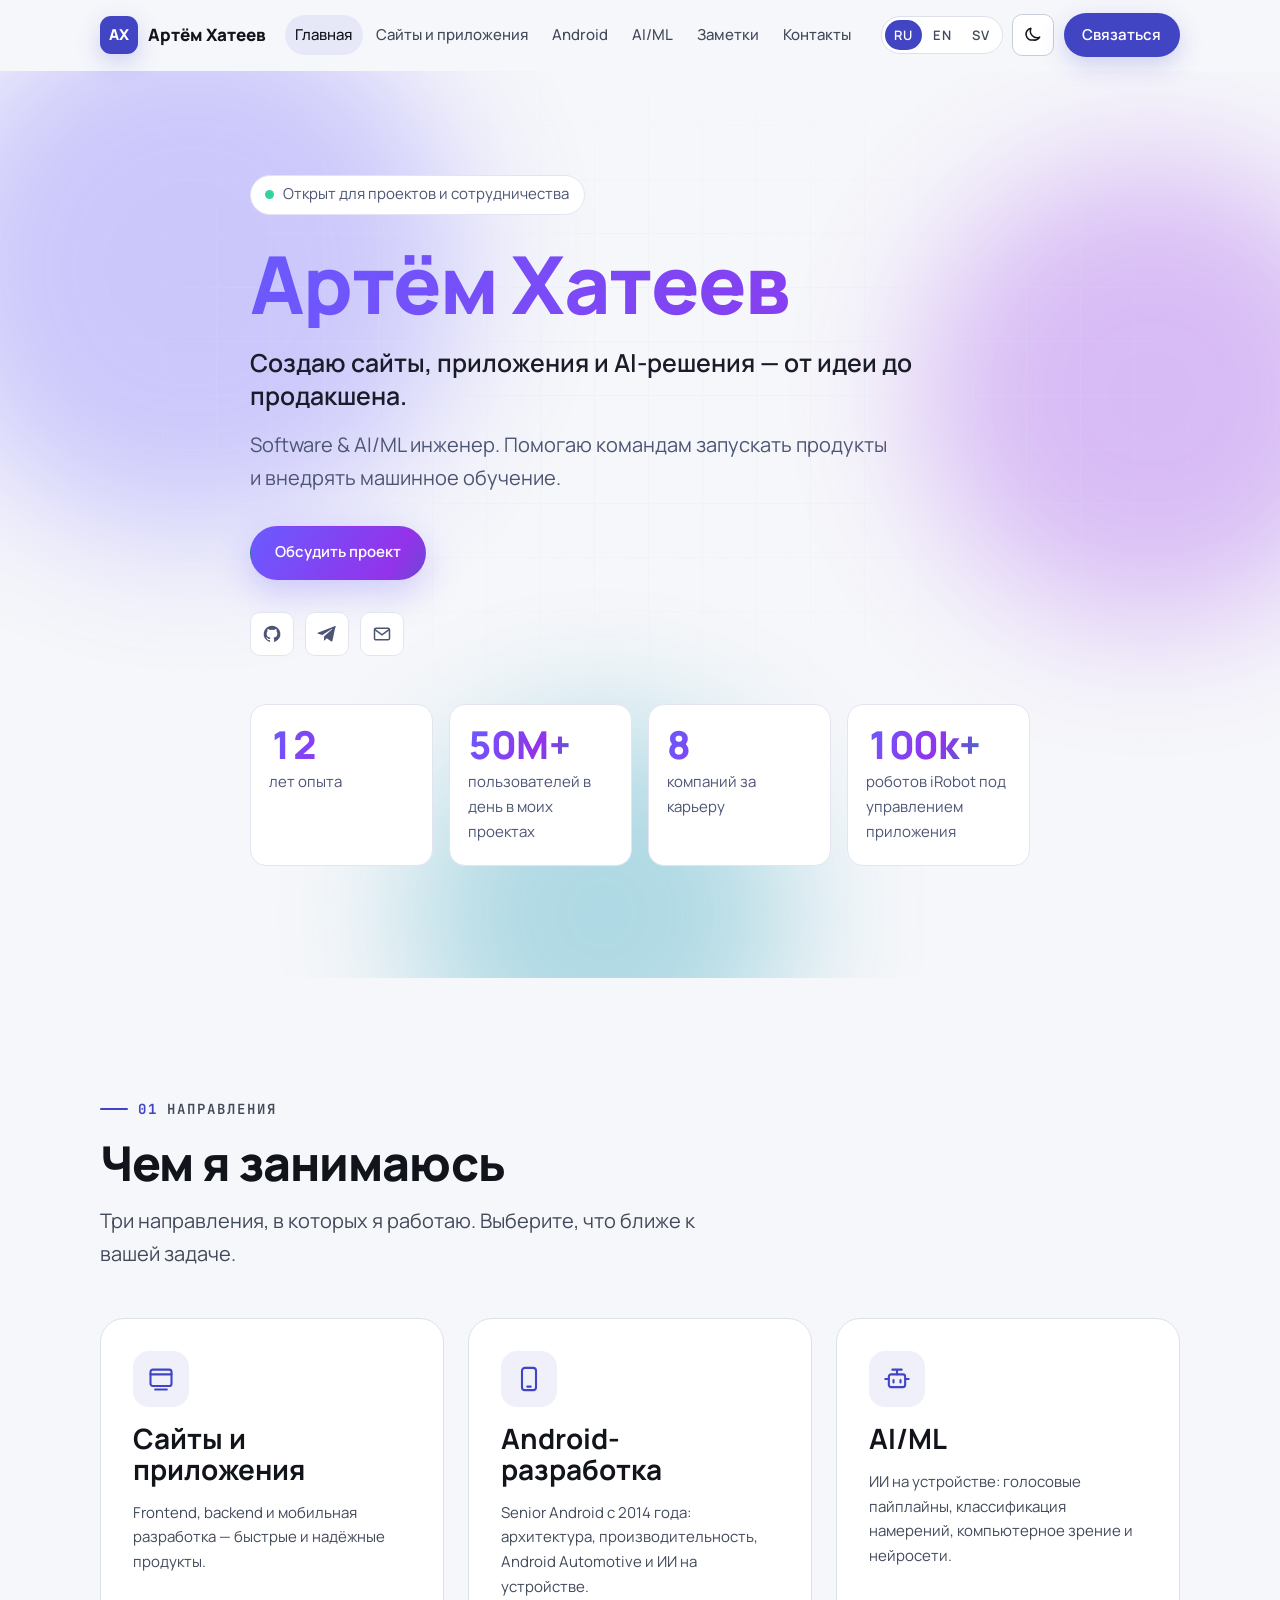
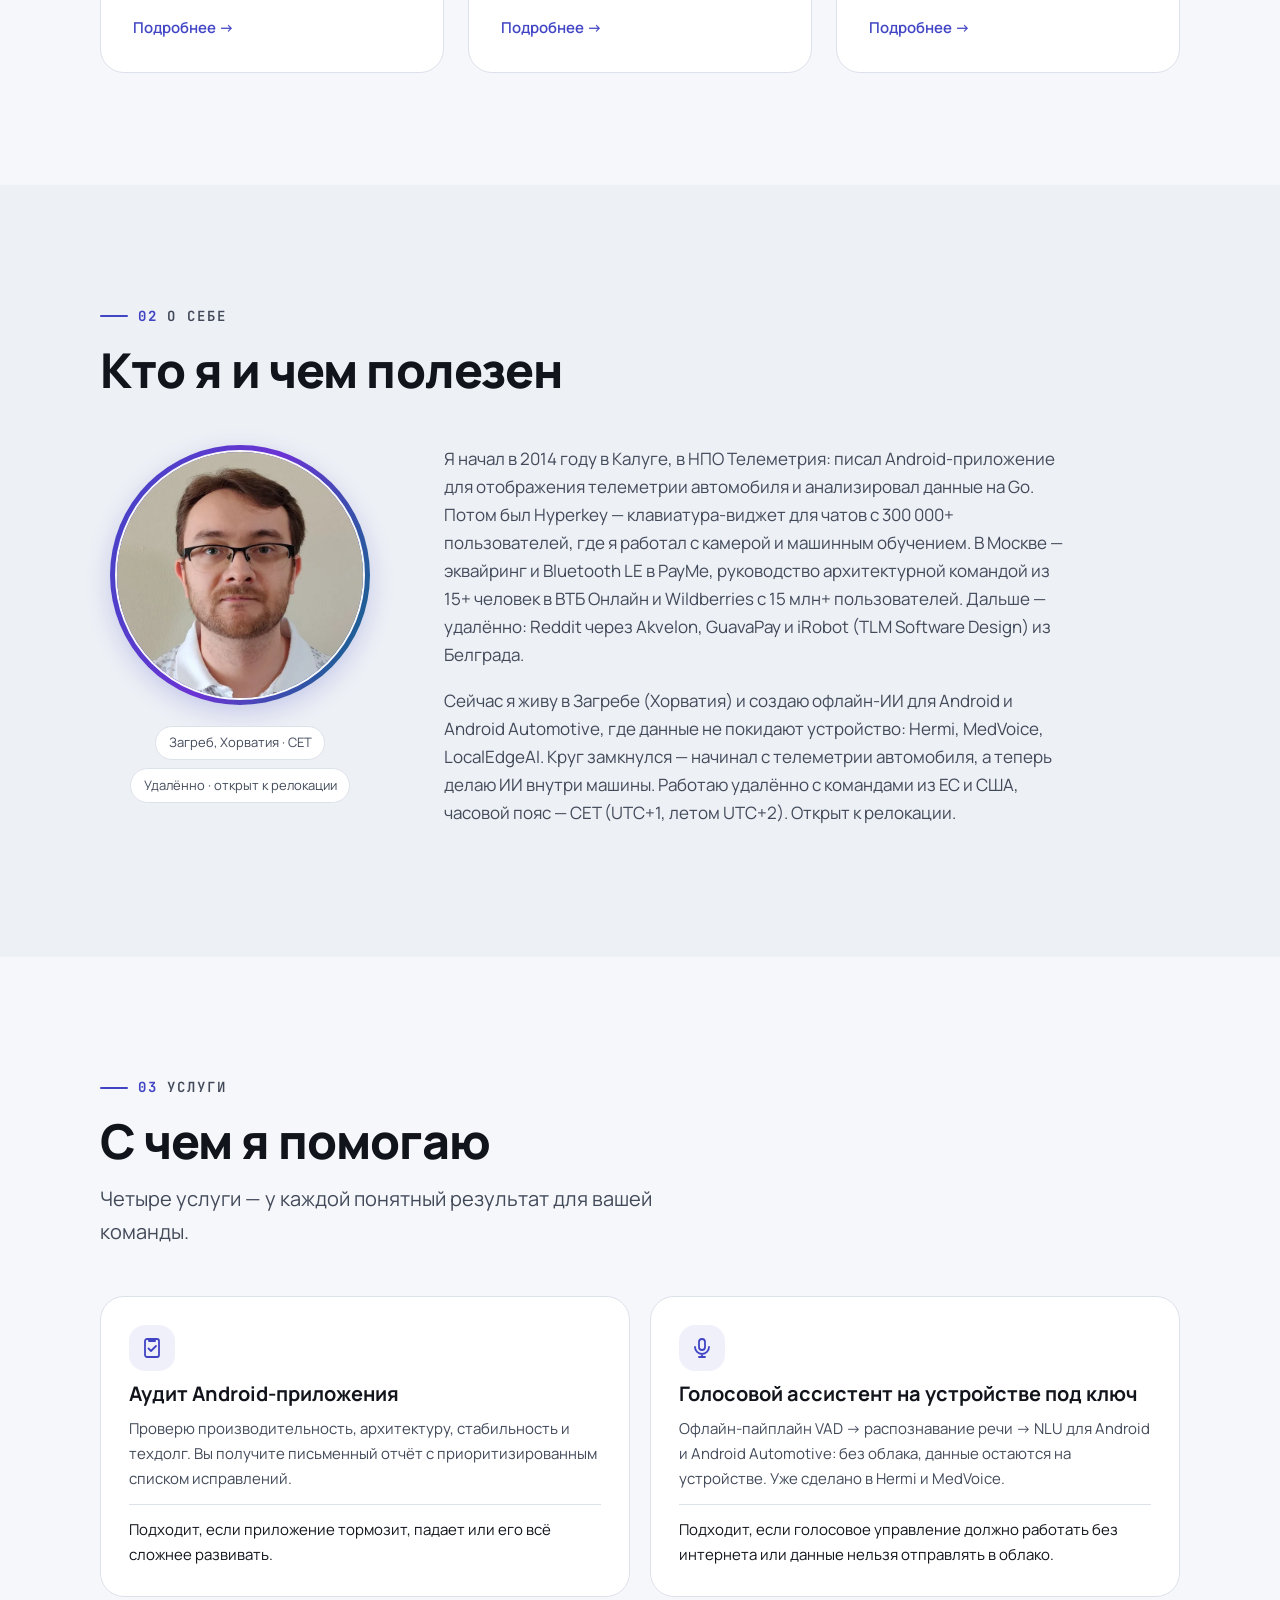
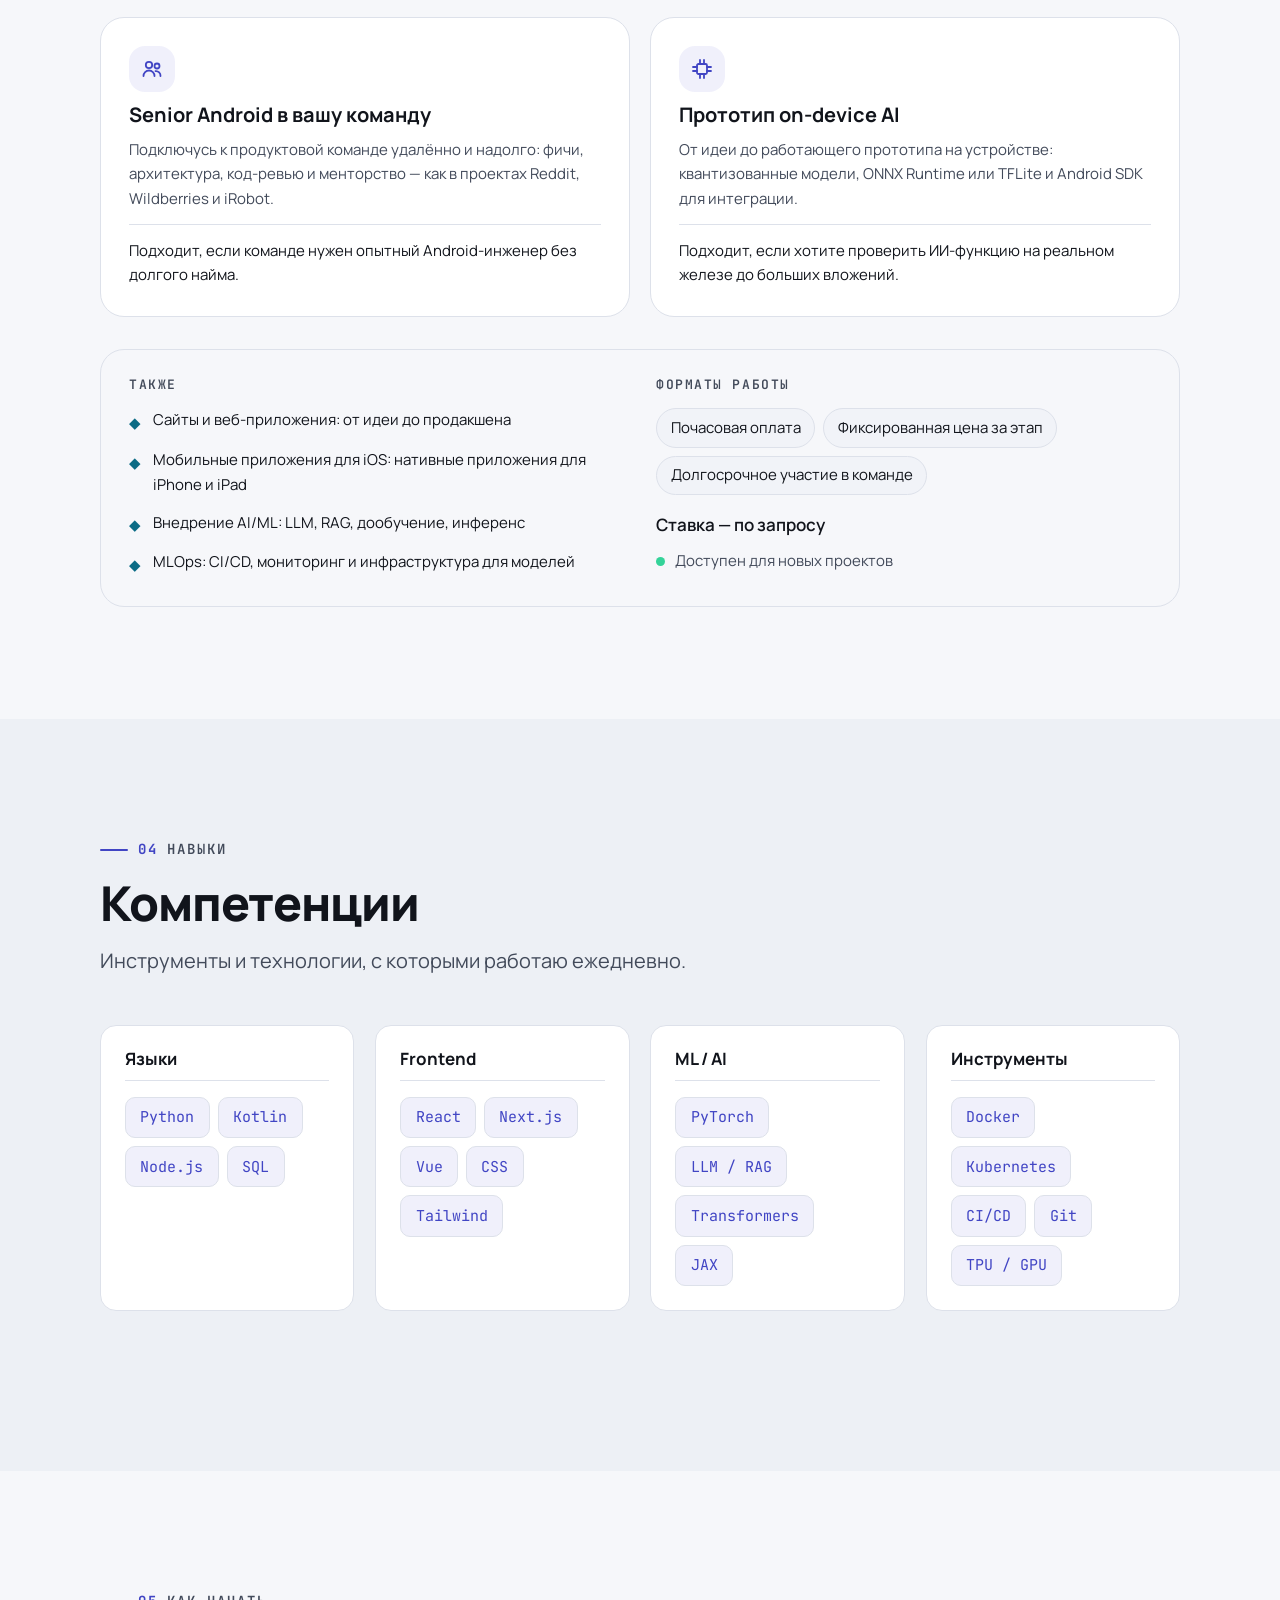
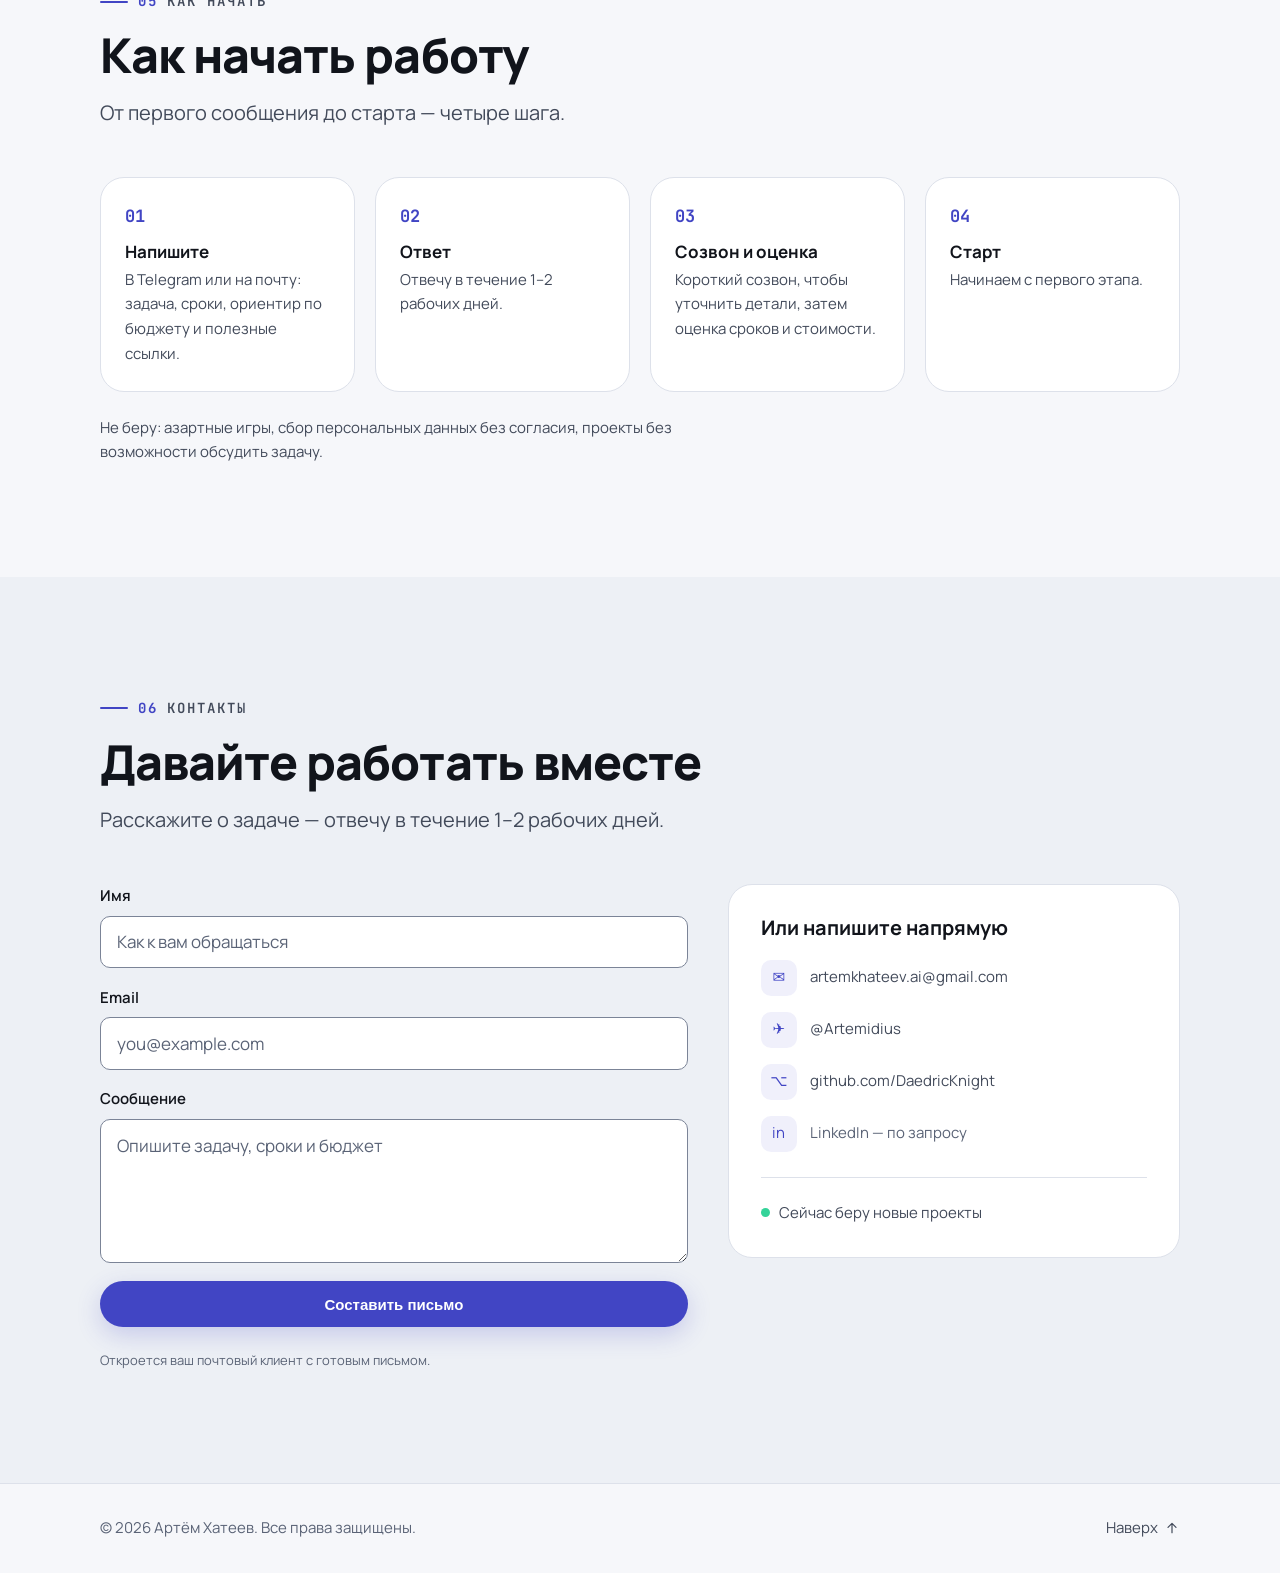
==== commit 4170a542: "Add portrait to the About section - assets/img/photo.webp (25 KB) + photo.jpg (51 KB, progressive), " ====
--- a/index.html
+++ b/index.html
@@ -14,7 +14,7 @@
   <link rel="stylesheet" href="https://fonts.googleapis.com/css2?family=Manrope:wght@400;500;600;700;800&family=JetBrains+Mono:wght@400;500;600&display=swap" />
 
   <!-- ?v= — сброс кеша браузера после обновлений; увеличивайте номер при изменениях -->
-  <link rel="stylesheet" href="assets/css/styles.css?v=22" />
+  <link rel="stylesheet" href="assets/css/styles.css?v=23" />
   <!-- Помечаем, что JS работает: только тогда элементы .reveal прячутся до анимации -->
   <script>document.documentElement.classList.add("js");</script>
 </head>
@@ -198,13 +198,13 @@
 
         <div class="about-grid">
           <div class="about-photo reveal">
-            <!-- ЗАМЕНИТЕ: фото. Положите файл в assets/img/photo.jpg и замените блок
-                 <div class="photo-avatar">…</div> на <img class="photo-img" src="assets/img/photo.jpg" alt="Artem Khateev">
-                 (подробнее — README, «Фото»). Пока здесь аватар с инициалами. -->
+            <!-- Фото: assets/img/photo.webp (+ photo.jpg для старых браузеров), 640×640, без EXIF. -->
             <div class="photo-ring">
-              <div class="photo-avatar" role="img" data-i18n-aria="name" aria-label="Артём Хатеев">
-                <span data-i18n="initials" aria-hidden="true">АХ</span>
-              </div>
+              <picture class="photo-pic">
+                <source srcset="assets/img/photo.webp?v=23" type="image/webp" />
+                <img class="photo-img" src="assets/img/photo.jpg?v=23" width="640" height="640"
+                     loading="lazy" decoding="async" data-i18n-alt="photo.alt" alt="Артём Хатеев" />
+              </picture>
             </div>
             <ul class="about-badges" aria-label="Статус">
               <li data-i18n="about.badge1">Загреб, Хорватия · CET</li>
@@ -452,7 +452,7 @@
     </div>
   </footer>
 
-  <script src="assets/js/i18n.js?v=22"></script>
-  <script src="assets/js/script.js?v=22"></script>
+  <script src="assets/js/i18n.js?v=23"></script>
+  <script src="assets/js/script.js?v=23"></script>
 </body>
 </html>
--- a/assets/css/styles.css
+++ b/assets/css/styles.css
@@ -724,7 +724,8 @@
   font-weight: 800;
   letter-spacing: 0.02em;
 }
-.photo-img { width: 100%; height: 100%; border-radius: 50%; object-fit: cover; border: 2px solid var(--bg); display: block; }
+.photo-pic { display: block; width: 100%; height: 100%; }
+.photo-img { width: 100%; height: 100%; border-radius: 50%; object-fit: cover; border: 2px solid var(--bg); display: block; background: var(--surface-2); }
 .about-badges { display: flex; flex-wrap: wrap; gap: 0.5rem; justify-content: center; margin-top: 1.3rem; }
 .about-badges li {
   font-size: var(--fs-xs);
